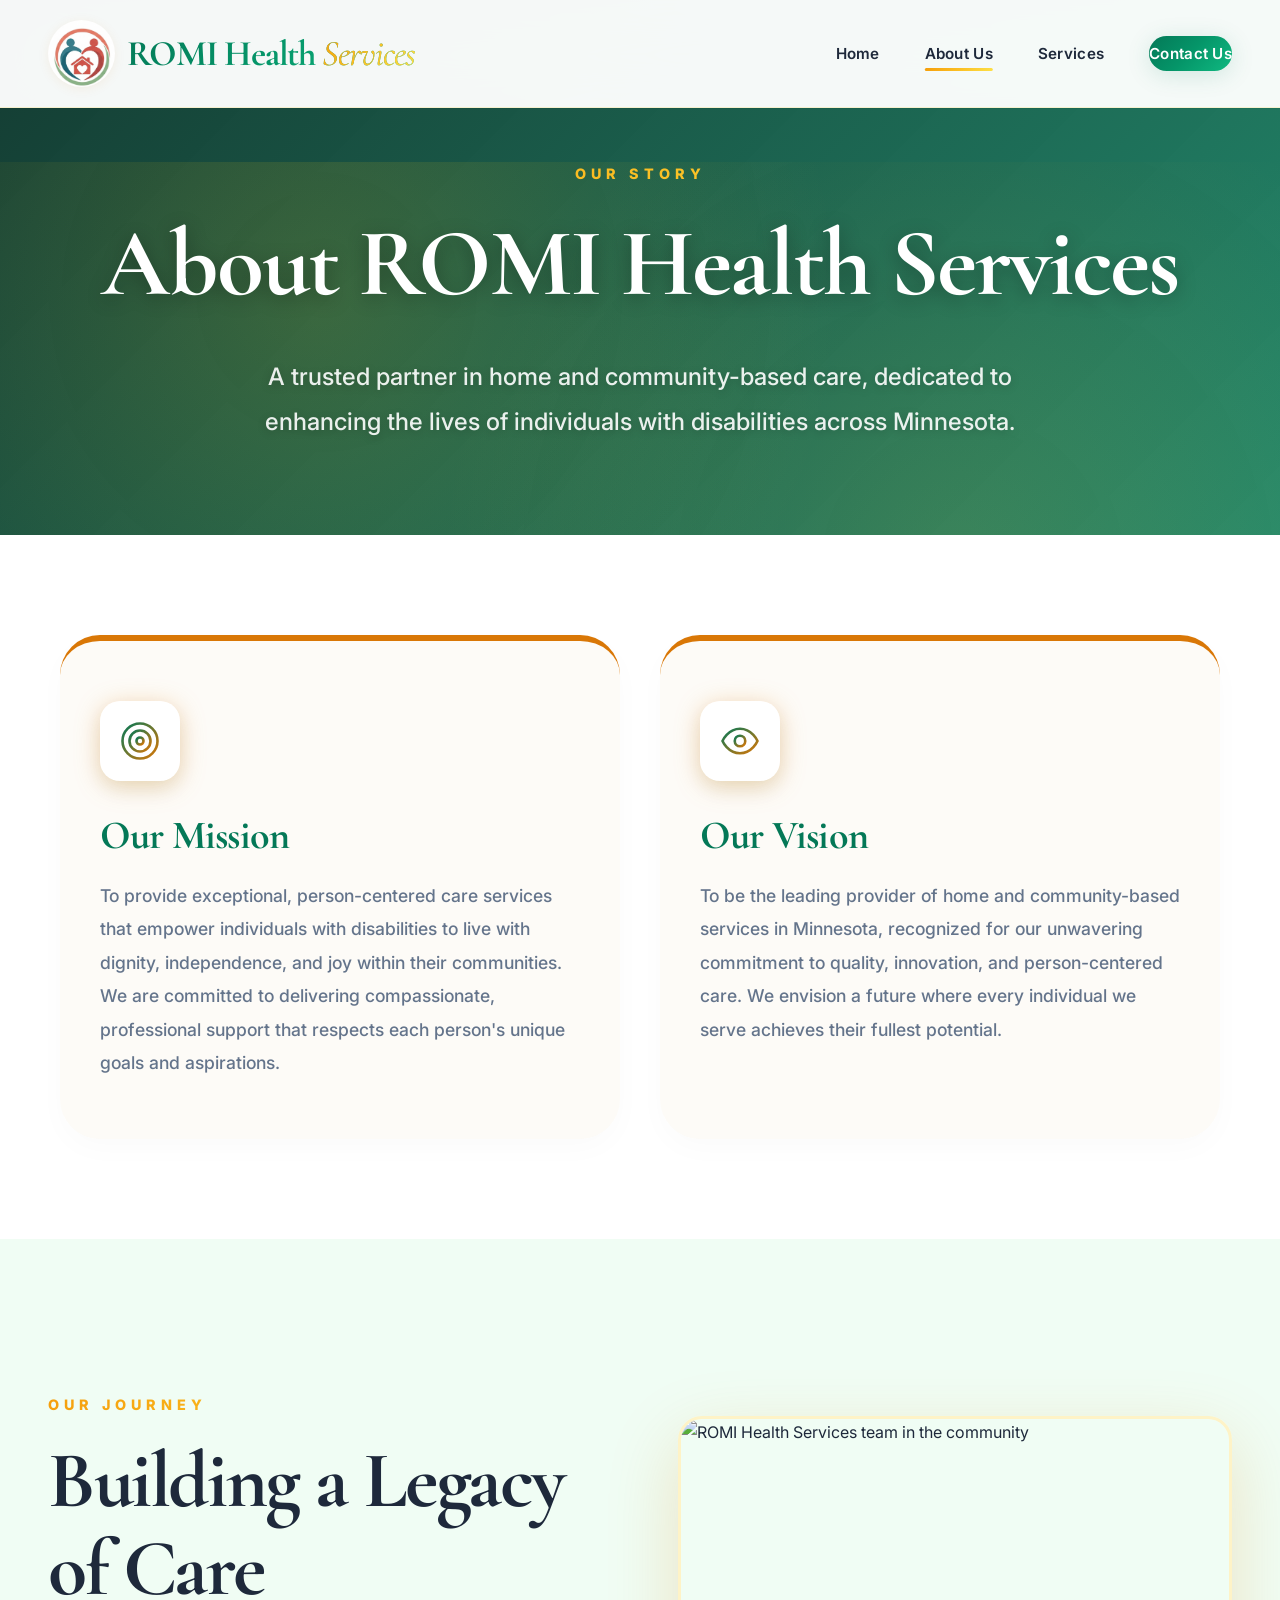
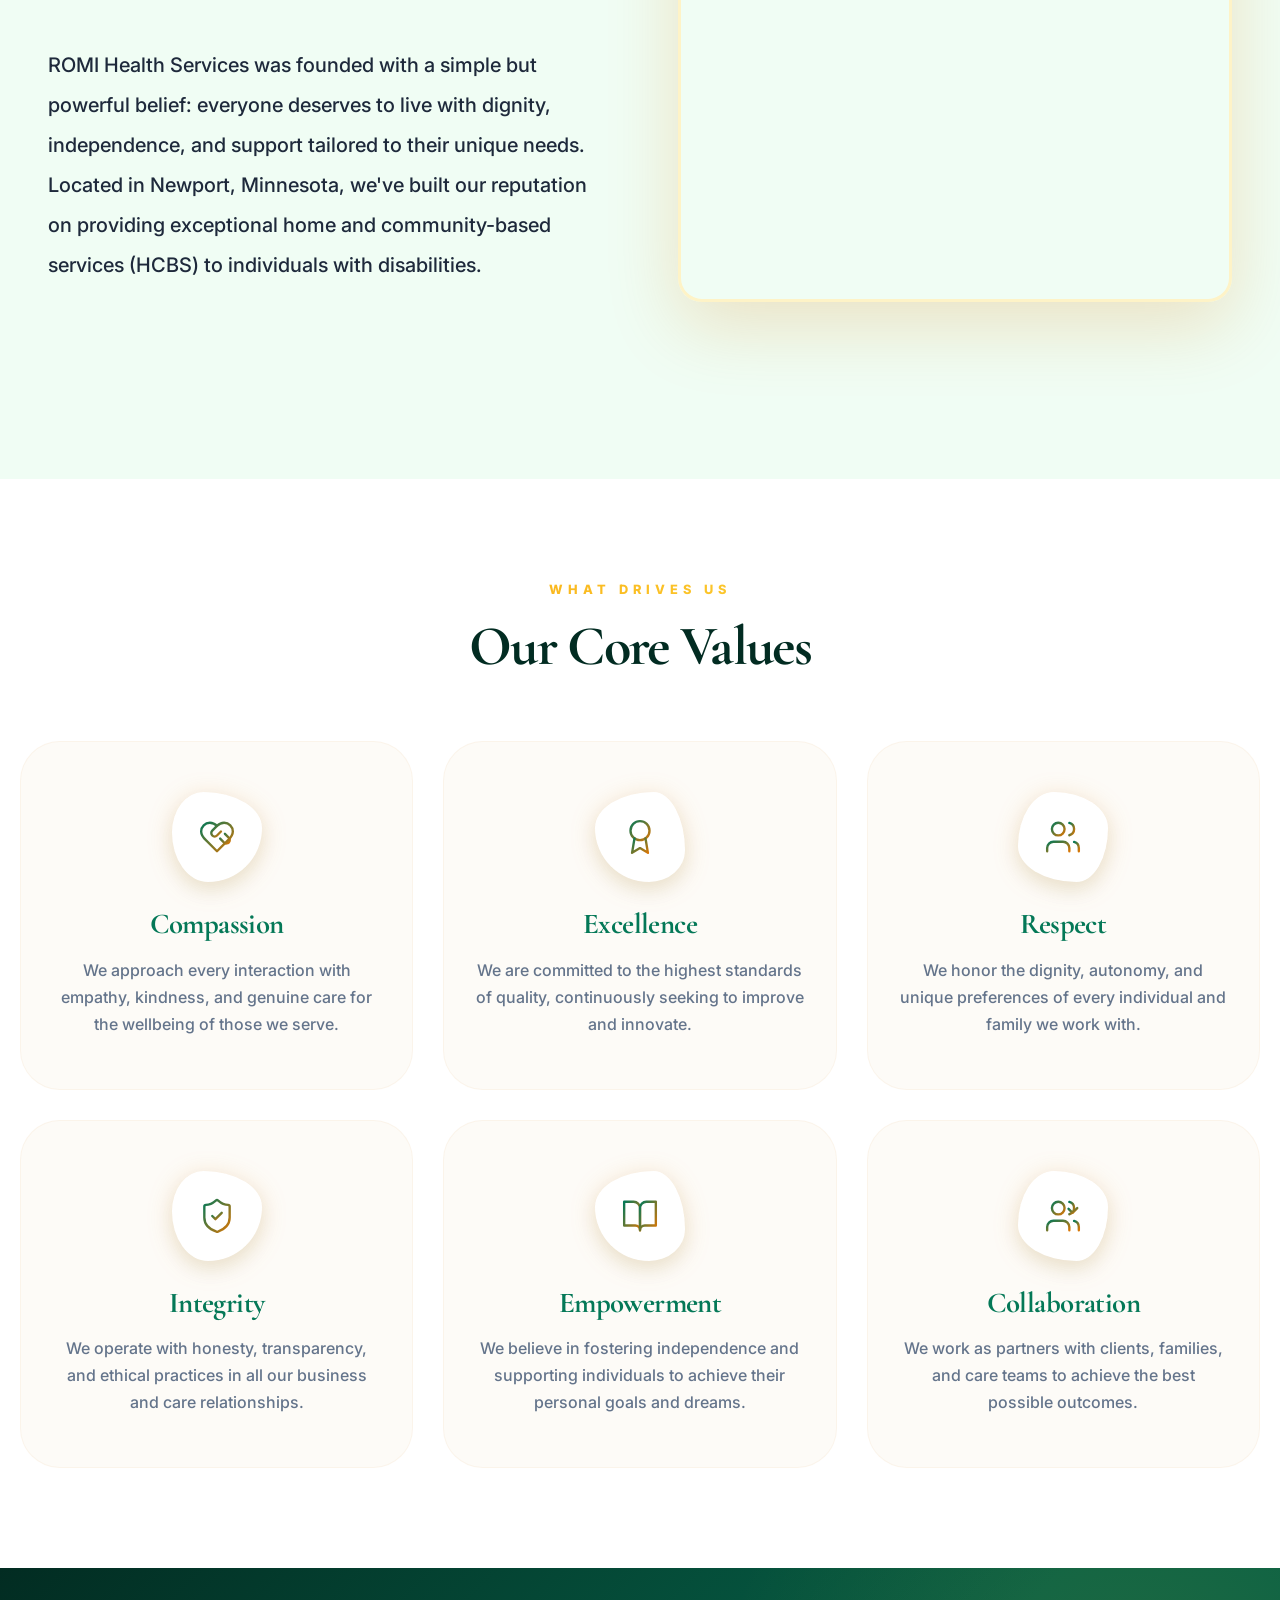
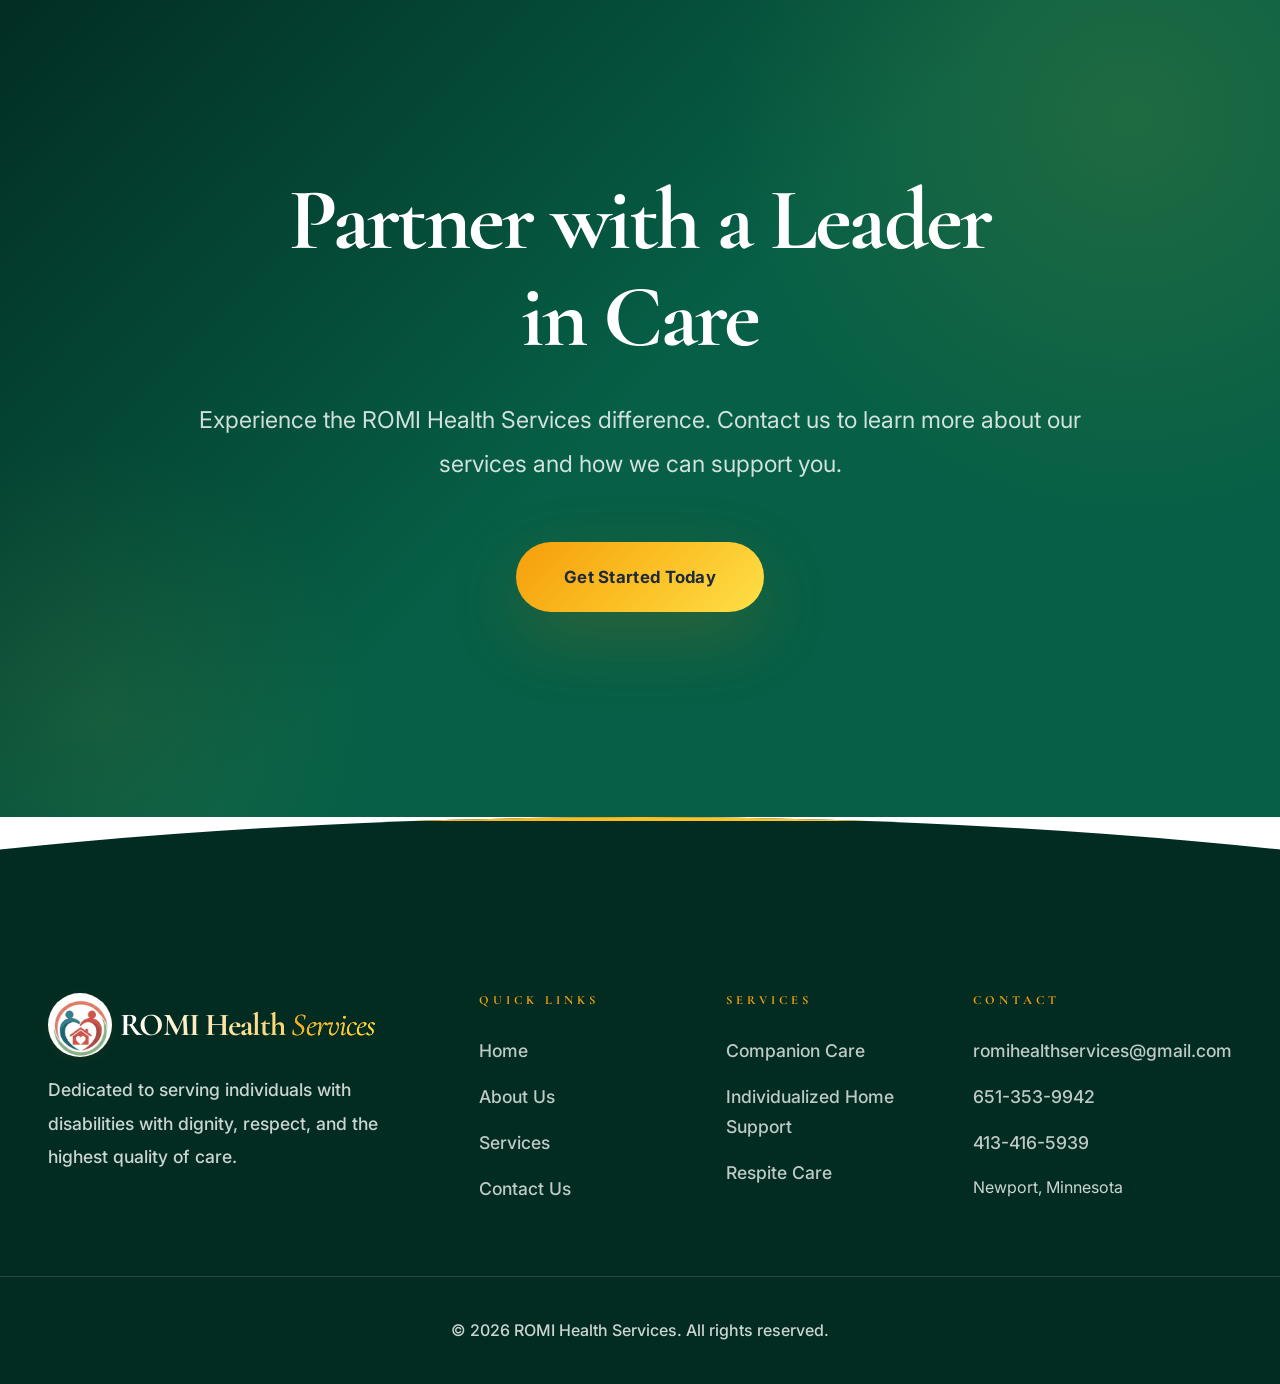
==== about.html @ c3fb42b8 "Initial commit via Netlify" ====
<!DOCTYPE html>
<html lang="en">
<head>
    <meta charset="UTF-8">
    <meta name="viewport" content="width=device-width, initial-scale=1.0">
    <title>About Us - ROMI Health Services</title>
    <link rel="preconnect" href="https://fonts.googleapis.com">
    <link rel="preconnect" href="https://fonts.gstatic.com" crossorigin>
    <link href="https://fonts.googleapis.com/css2?family=Cormorant+Garamond:wght@300;400;500;600;700&family=Inter:wght@300;400;500;600;700;800&display=swap" rel="stylesheet">
    <link rel="stylesheet" href="styles.css">
</head>
<body>

<nav id="navbar">
    <div class="nav-container">
        <a href="index.html" class="logo-wrapper">
            <img src="logo.png" alt="ROMI Health Services Logo" class="nav-logo">
            <div class="logo-text">ROMI Health <span>Services</span></div>
        </a>

        <button class="mobile-menu-btn" aria-label="Toggle menu">
            <span></span>
            <span></span>
            <span></span>
        </button>

        <ul class="nav-links">
            <li><a href="index.html">Home</a></li>
            
            <li><a href="about.html" class="active">About Us</a></li>
            <li><a href="services.html">Services</a></li>
            <li><a href="contact.html" class="nav-cta">Contact Us</a></li>
        </ul>
    </div>
</nav>

<section class="page-header">
    <div class="section-container">
        <div class="page-header-content reveal">
            <div class="section-subtitle">Our Story</div>
            <h1 class="page-title">About ROMI Health Services</h1>
            <p class="page-description">A trusted partner in home and community-based care, dedicated to enhancing the lives of individuals with disabilities across Minnesota.</p>
        </div>
    </div>
</section>

<section class="mission-vision" style="background: #ffffff; padding: 100px 0;">
    <div class="section-container" style="max-width: 1200px; margin: 0 auto; padding: 0 20px;">
        <div class="mission-vision-grid" style="display: grid; grid-template-columns: repeat(auto-fit, minmax(340px, 1fr)); gap: 40px;">

            <div class="mission-card reveal" style="background: #fdfbf7; padding: 60px 40px; border-radius: 40px; border-top: 6px solid #d97706; box-shadow: 0 10px 30px rgba(0,0,0,0.02); transition: all 0.5s ease; position: relative; overflow: hidden;">
                <div class="mv-icon" style="margin-bottom: 30px; width: 80px; height: 80px; background: #ffffff; border-radius: 20px; display: flex; align-items: center; justify-content: center; box-shadow: 0 10px 20px rgba(4, 120, 87, 0.05);">
                    <svg xmlns="http://www.w3.org/2000/svg" width="42" height="42" viewBox="0 0 24 24" fill="none" stroke="url(#pro-gold-emerald)" stroke-width="1.5" stroke-linecap="round" stroke-linejoin="round">
                        <circle cx="12" cy="12" r="10"/><circle cx="12" cy="12" r="6"/><circle cx="12" cy="12" r="2"/>
                    </svg>
                </div>
                <h2 style="font-family: 'Cormorant Garamond', serif; font-size: 2.5rem; color: #047857; margin-bottom: 20px; font-weight: 700;">Our Mission</h2>
                <p style="color: #64748b; line-height: 1.9; font-size: 1.1rem; font-weight: 500;">
                    To provide exceptional, person-centered care services that empower individuals with disabilities
                    to live with dignity, independence, and joy within their communities.
                    We are committed to delivering compassionate, professional support
                    that respects each person's unique goals and aspirations.
                </p>
            </div>

            <div class="vision-card reveal" style="background: #fdfbf7; padding: 60px 40px; border-radius: 40px; border-top: 6px solid #d97706; box-shadow: 0 10px 30px rgba(0,0,0,0.02); transition: all 0.5s ease; position: relative; overflow: hidden;">
                <div class="mv-icon" style="margin-bottom: 30px; width: 80px; height: 80px; background: #ffffff; border-radius: 20px; display: flex; align-items: center; justify-content: center; box-shadow: 0 10px 20px rgba(4, 120, 87, 0.05);">
                    <svg xmlns="http://www.w3.org/2000/svg" width="42" height="42" viewBox="0 0 24 24" fill="none" stroke="url(#pro-gold-emerald)" stroke-width="1.5" stroke-linecap="round" stroke-linejoin="round">
                        <path d="M2 12s3-7 10-7 10 7 10 7-3 7-10 7-10-7-10-7Z"/><circle cx="12" cy="12" r="3"/>
                    </svg>
                </div>
                <h2 style="font-family: 'Cormorant Garamond', serif; font-size: 2.5rem; color: #047857; margin-bottom: 20px; font-weight: 700;">Our Vision</h2>
                <p style="color: #64748b; line-height: 1.9; font-size: 1.1rem; font-weight: 500;">
                    To be the leading provider of home and community-based services in Minnesota,
                    recognized for our unwavering commitment to quality, innovation,
                    and person-centered care. We envision a future where every
                    individual we serve achieves their fullest potential.
                </p>
            </div>

        </div>
    </div>
</section><section class="company-story">
    <div class="section-container">

        <div class="story-wrapper">

            <div class="story-content reveal">
                <div class="section-subtitle">Our Journey</div>
                <h2 class="section-title">Building a Legacy of Care</h2>

                <div class="story-text">

                    <p>
                    ROMI Health Services was founded with a simple but powerful belief:
                    everyone deserves to live with dignity, independence,
                    and support tailored to their unique needs.
                    Located in Newport, Minnesota,
                    we've built our reputation on providing exceptional
                    home and community-based services (HCBS)
                    to individuals with disabilities.
                    </p>

                    

                </div>
            </div>

            <div class="story-image-wrapper reveal">
                <img src="image3.jpg" alt="ROMI Health Services team in the community" class="story-image">
            </div>

        </div>

    </div>
</section>

<section class="core-values" style="background: #ffffff; padding: 100px 0;">
    <svg width="0" height="0" style="position: absolute;">
        <defs>
            <linearGradient id="pro-gold-emerald" x1="0%" y1="0%" x2="100%" y2="100%">
                <stop offset="0%" style="stop-color:#047857;" />
                <stop offset="100%" style="stop-color:#d97706;" />
            </linearGradient>
        </defs>
    </svg>

    <div class="section-container" style="max-width: 1400px; margin: 0 auto; padding: 0 20px;">
        <div class="section-header reveal" style="text-align: center; margin-bottom: 60px;">
            <div class="section-subtitle" style="text-transform: uppercase; letter-spacing: 5px; color: #d97706; font-weight: 800; font-size: 0.8rem; margin-bottom: 15px;">What Drives Us</div>
            <h2 class="section-title" style="font-family: 'Cormorant Garamond', serif; font-size: 3.5rem; color: #022c22; line-height: 1.1;">Our Core Values</h2>
        </div>

        <div class="values-grid" style="display: grid; grid-template-columns: repeat(auto-fit, minmax(320px, 1fr)); gap: 30px;">

            <div class="value-card reveal" style="text-align: center; padding: 50px 30px; background: #fdfbf7; border-radius: 40px; border: 1px solid rgba(217, 119, 6, 0.05); transition: all 0.6s cubic-bezier(0.23, 1, 0.32, 1);">
                <div class="value-icon" style="width: 90px; height: 90px; background: #ffffff; border-radius: 35% 65% 60% 40% / 45% 40% 60% 55%; display: flex; align-items: center; justify-content: center; margin: 0 auto 25px; box-shadow: 0 10px 20px rgba(4, 120, 87, 0.05);">
                    <svg xmlns="http://www.w3.org/2000/svg" width="38" height="38" viewBox="0 0 24 24" fill="none" stroke="url(#pro-gold-emerald)" stroke-width="1.5" stroke-linecap="round" stroke-linejoin="round"><path d="M19 14c1.49-1.46 3-3.21 3-5.5A5.5 5.5 0 0 0 16.5 3c-1.76 0-3 .5-4.5 2-1.5-1.5-2.74-2-4.5-2A5.5 5.5 0 0 0 2 8.5c0 2.3 1.5 4.05 3 5.5l7 7Z"/><path d="M12 5 9.04 7.96a2.17 2.17 0 0 0 0 3.08c.82.82 2.13.82 2.96 0l2.5-2.5"/><path d="m14 13 2.5 2.5a2.1 2.1 0 0 0 3-.13 2.1 2.1 0 0 0-.13-3L17 10"/></svg>
                </div>
                <h3 style="font-family: 'Cormorant Garamond', serif; font-size: 1.8rem; color: #047857; margin-bottom: 15px;">Compassion</h3>
                <p style="color: #64748b; font-size: 1rem; line-height: 1.7;">We approach every interaction with empathy, kindness, and genuine care for the wellbeing of those we serve.</p>
            </div>

            <div class="value-card reveal" style="text-align: center; padding: 50px 30px; background: #fdfbf7; border-radius: 40px; border: 1px solid rgba(217, 119, 6, 0.05); transition: all 0.6s cubic-bezier(0.23, 1, 0.32, 1);">
                <div class="value-icon" style="width: 90px; height: 90px; background: #ffffff; border-radius: 65% 35% 40% 60% / 40% 65% 35% 60%; display: flex; align-items: center; justify-content: center; margin: 0 auto 25px; box-shadow: 0 10px 20px rgba(4, 120, 87, 0.05);">
                    <svg xmlns="http://www.w3.org/2000/svg" width="38" height="38" viewBox="0 0 24 24" fill="none" stroke="url(#pro-gold-emerald)" stroke-width="1.5" stroke-linecap="round" stroke-linejoin="round"><circle cx="12" cy="8" r="6"/><path d="M15.477 12.89 17 22l-5-3-5 3 1.523-9.11"/></svg>
                </div>
                <h3 style="font-family: 'Cormorant Garamond', serif; font-size: 1.8rem; color: #047857; margin-bottom: 15px;">Excellence</h3>
                <p style="color: #64748b; font-size: 1rem; line-height: 1.7;">We are committed to the highest standards of quality, continuously seeking to improve and innovate.</p>
            </div>

            <div class="value-card reveal" style="text-align: center; padding: 50px 30px; background: #fdfbf7; border-radius: 40px; border: 1px solid rgba(217, 119, 6, 0.05); transition: all 0.6s cubic-bezier(0.23, 1, 0.32, 1);">
                <div class="value-icon" style="width: 90px; height: 90px; background: #ffffff; border-radius: 40% 60% 35% 65% / 60% 40% 60% 40%; display: flex; align-items: center; justify-content: center; margin: 0 auto 25px; box-shadow: 0 10px 20px rgba(4, 120, 87, 0.05);">
                    <svg xmlns="http://www.w3.org/2000/svg" width="38" height="38" viewBox="0 0 24 24" fill="none" stroke="url(#pro-gold-emerald)" stroke-width="1.5" stroke-linecap="round" stroke-linejoin="round"><path d="M16 21v-2a4 4 0 0 0-4-4H6a4 4 0 0 0-4 4v2"/><circle cx="9" cy="7" r="4"/><path d="M22 21v-2a4 4 0 0 0-3-3.87"/><path d="M16 3.13a4 4 0 0 1 0 7.75"/></svg>
                </div>
                <h3 style="font-family: 'Cormorant Garamond', serif; font-size: 1.8rem; color: #047857; margin-bottom: 15px;">Respect</h3>
                <p style="color: #64748b; font-size: 1rem; line-height: 1.7;">We honor the dignity, autonomy, and unique preferences of every individual and family we work with.</p>
            </div>

            <div class="value-card reveal" style="text-align: center; padding: 50px 30px; background: #fdfbf7; border-radius: 40px; border: 1px solid rgba(217, 119, 6, 0.05); transition: all 0.6s cubic-bezier(0.23, 1, 0.32, 1);">
                <div class="value-icon" style="width: 90px; height: 90px; background: #ffffff; border-radius: 35% 65% 60% 40% / 45% 40% 60% 55%; display: flex; align-items: center; justify-content: center; margin: 0 auto 25px; box-shadow: 0 10px 20px rgba(4, 120, 87, 0.05);">
                    <svg xmlns="http://www.w3.org/2000/svg" width="38" height="38" viewBox="0 0 24 24" fill="none" stroke="url(#pro-gold-emerald)" stroke-width="1.5" stroke-linecap="round" stroke-linejoin="round"><path d="M20 13c0 5-3.5 7.5-7.66 8.95a1 1 0 0 1-.67-.01C7.5 20.5 4 18 4 13V6a1 1 0 0 1 1-1c2 0 4.5-1.2 6.24-2.72a1.17 1.17 0 0 1 1.52 0C14.51 3.81 17 5 19 5a1 1 0 0 1 1 1z"/><path d="m9 12 2 2 4-4"/></svg>
                </div>
                <h3 style="font-family: 'Cormorant Garamond', serif; font-size: 1.8rem; color: #047857; margin-bottom: 15px;">Integrity</h3>
                <p style="color: #64748b; font-size: 1rem; line-height: 1.7;">We operate with honesty, transparency, and ethical practices in all our business and care relationships.</p>
            </div>

            <div class="value-card reveal" style="text-align: center; padding: 50px 30px; background: #fdfbf7; border-radius: 40px; border: 1px solid rgba(217, 119, 6, 0.05); transition: all 0.6s cubic-bezier(0.23, 1, 0.32, 1);">
                <div class="value-icon" style="width: 90px; height: 90px; background: #ffffff; border-radius: 65% 35% 40% 60% / 40% 65% 35% 60%; display: flex; align-items: center; justify-content: center; margin: 0 auto 25px; box-shadow: 0 10px 20px rgba(4, 120, 87, 0.05);">
                    <svg xmlns="http://www.w3.org/2000/svg" width="38" height="38" viewBox="0 0 24 24" fill="none" stroke="url(#pro-gold-emerald)" stroke-width="1.5" stroke-linecap="round" stroke-linejoin="round"><path d="M2 3h6a4 4 0 0 1 4 4v14a3 3 0 0 0-3-3H2z"/><path d="M22 3h-6a4 4 0 0 0-4 4v14a3 3 0 0 1 3-3h7z"/></svg>
                </div>
                <h3 style="font-family: 'Cormorant Garamond', serif; font-size: 1.8rem; color: #047857; margin-bottom: 15px;">Empowerment</h3>
                <p style="color: #64748b; font-size: 1rem; line-height: 1.7;">We believe in fostering independence and supporting individuals to achieve their personal goals and dreams.</p>
            </div>

            <div class="value-card reveal" style="text-align: center; padding: 50px 30px; background: #fdfbf7; border-radius: 40px; border: 1px solid rgba(217, 119, 6, 0.05); transition: all 0.6s cubic-bezier(0.23, 1, 0.32, 1);">
                <div class="value-icon" style="width: 90px; height: 90px; background: #ffffff; border-radius: 40% 60% 35% 65% / 60% 40% 60% 40%; display: flex; align-items: center; justify-content: center; margin: 0 auto 25px; box-shadow: 0 10px 20px rgba(4, 120, 87, 0.05);">
                    <svg xmlns="http://www.w3.org/2000/svg" width="38" height="38" viewBox="0 0 24 24" fill="none" stroke="url(#pro-gold-emerald)" stroke-width="1.5" stroke-linecap="round" stroke-linejoin="round"><path d="M16 21v-2a4 4 0 0 0-4-4H6a4 4 0 0 0-4 4v2"/><circle cx="9" cy="7" r="4"/><path d="M22 21v-2a4 4 0 0 0-3-3.87"/><path d="M16 3.13a4 4 0 0 1 0 7.75"/><path d="m21 7-3 3-2.5-2.5"/></svg>
                </div>
                <h3 style="font-family: 'Cormorant Garamond', serif; font-size: 1.8rem; color: #047857; margin-bottom: 15px;">Collaboration</h3>
                <p style="color: #64748b; font-size: 1rem; line-height: 1.7;">We work as partners with clients, families, and care teams to achieve the best possible outcomes.</p>
            </div>

        </div>
    </div>
</section>
<section class="cta-section">
    <div class="cta-content">
        <h2 class="reveal">Partner with a Leader in Care</h2>
        <p class="reveal">Experience the ROMI Health Services difference. Contact us to learn more about our services and how we can support you.</p>
        <a href="contact.html" class="btn btn-primary reveal">Get Started Today</a>
    </div>
</section>

<footer>

    <div class="footer-container">

        <div class="footer-about">
            <a href="index.html" class="logo-wrapper footer-logo-wrapper">
                <img src="logo.png" alt="ROMI Health Services Logo" class="footer-logo">
                <div class="logo-text footer-logo-text">ROMI Health <span>Services</span></div>
            </a>
            <p>Dedicated to serving individuals with disabilities with dignity, respect, and the highest quality of care.</p>
        </div>

        <div class="footer-column">
            <h4 class="footer-title">Quick Links</h4>
            <ul class="footer-links">
                <li><a href="index.html">Home</a></li>
		<li><a href="about.html">About Us</a></li>
                <li><a href="services.html">Services</a></li>
                <li><a href="contact.html">Contact Us</a></li>
            </ul>
        </div>

        <div class="footer-column">
            <h4 class="footer-title">Services</h4>
            <ul class="footer-links">
                <li><a href="services.html#companion">Companion Care</a></li>
                
                <li><a href="services.html#community">Individualized Home Support</a></li>
                <li><a href="services.html#respite">Respite Care</a></li>
            </ul>
        </div>

        <div class="footer-column">
            <h4 class="footer-title">Contact</h4>
            <ul class="footer-links">
                <li><a href="mailto:romihealthservices@gmail.com">romihealthservices@gmail.com</a></li>
                <li><a href="tel:651-353-9942">651-353-9942</a></li>
                <li><a href="tel:413-416-5939">413-416-5939</a></li>
                <li>Newport, Minnesota</li>
            </ul>
        </div>

    </div>

    <div class="footer-bottom">
        <p>&copy; 2026 ROMI Health Services. All rights reserved.</p>
    </div>

</footer>

<script src="script.js"></script>

</body>
</html>
---- styles.css ----
/* ===================================
   MERCY CARE AGENCY - ULTRA PREMIUM STYLES
   $10,000 Healthcare Design System
   Yellow, Green & Gold Palette
   =================================== */

:root {
    /* Primary Color Palette - Healing Green */
    --primary: #047857;
    --primary-light: #059669;
    --primary-dark: #065f46;
    --primary-ultra-light: #d1fae5;
    
    /* Accent Colors - Warm Gold & Yellow */
    --accent: #f59e0b;
    --accent-light: #fbbf24;
    --accent-dark: #d97706;
    --gold: #eab308;
    --gold-light: #fde047;
    
    /* Secondary Yellow */
    --yellow: #facc15;
    --yellow-light: #fef08a;
    --yellow-pale: #fef9c3;
    
    /* Neutrals */
    --dark: #1e293b;
    --dark-green: #022c22;
    --light: #fefce8;
    --light-green: #f0fdf4;
    --white: #ffffff;
    --cream: #fffbeb;
    
    /* Text Colors */
    --text: #1e293b;
    --text-light: #64748b;
    --text-lighter: #94a3b8;
    
    /* UI Elements */
    --border: #fef3c7;
    --border-green: #d1fae5;
    
    /* Shadows - Warm & Sophisticated */
    --shadow-sm: 0 2px 12px rgba(217, 119, 6, 0.08);
    --shadow-md: 0 4px 24px rgba(217, 119, 6, 0.12);
    --shadow-lg: 0 12px 48px rgba(217, 119, 6, 0.16);
    --shadow-xl: 0 24px 72px rgba(217, 119, 6, 0.20);
    --shadow-2xl: 0 32px 96px rgba(217, 119, 6, 0.24);
    
    /* Green Shadows */
    --shadow-green-sm: 0 2px 12px rgba(4, 120, 87, 0.10);
    --shadow-green-md: 0 4px 24px rgba(4, 120, 87, 0.15);
    --shadow-green-lg: 0 12px 48px rgba(4, 120, 87, 0.20);
    
    /* Gradients */
    --gradient-primary: linear-gradient(135deg, #047857 0%, #059669 50%, #10b981 100%);
    --gradient-accent: linear-gradient(135deg, #f59e0b 0%, #fbbf24 50%, #fde047 100%);
    --gradient-warm: linear-gradient(135deg, #fef9c3 0%, #fef3c7 50%, #fde68a 100%);
    --gradient-health: linear-gradient(135deg, #d1fae5 0%, #a7f3d0 50%, #6ee7b7 100%);
}

* {
    margin: 0;
    padding: 0;
    box-sizing: border-box;
}

html {
    scroll-behavior: smooth;
    font-size: 16px;
}

body {
    font-family: 'Inter', -apple-system, BlinkMacSystemFont, 'Segoe UI', sans-serif;
    color: var(--text);
    background: var(--white);
    overflow-x: hidden;
    line-height: 1.7;
    -webkit-font-smoothing: antialiased;
    -moz-osx-font-smoothing: grayscale;
    position: relative;
}

/* Premium Background Pattern */
body::before {
    content: '';
    position: fixed;
    top: 0;
    left: 0;
    width: 100%;
    height: 100%;
    background-image: 
        radial-gradient(circle at 20% 30%, rgba(250, 204, 21, 0.03) 0%, transparent 50%),
        radial-gradient(circle at 80% 70%, rgba(4, 120, 87, 0.03) 0%, transparent 50%);
    pointer-events: none;
    z-index: -1;
}

h1, h2, h3, h4, h5, h6 {
    font-family: 'Cormorant Garamond', serif;
    font-weight: 600;
    line-height: 1.2;
    letter-spacing: -0.02em;
}

/* ===================================
   NAVIGATION - ULTRA PREMIUM
   =================================== */

/* New Logo Structure Styles */
.logo-wrapper {
    display: flex;
    align-items: center;
    gap: 0.75rem;
    text-decoration: none;
    position: relative;
    z-index: 1001;
    transition: transform 0.3s ease;
}

.logo-wrapper:hover {
    transform: scale(1.02);
}

.nav-logo {
    height: clamp(3.2rem, 8vw, 4.2rem);
    width: clamp(3.2rem, 8vw, 4.2rem); /* Force width to exactly match height */
    object-fit: cover; /* This makes it fill the circle perfectly without stretching */
    border-radius: 50%;
    background: white;
    box-shadow: var(--shadow-sm);
}

.logo-text {
    font-family: 'Cormorant Garamond', serif;
    font-size: clamp(1.75rem, 4vw, 2.25rem);
    font-weight: 700;
    background: var(--gradient-primary);
    -webkit-background-clip: text;
    -webkit-text-fill-color: transparent;
    background-clip: text;
    letter-spacing: -0.03em;
    margin: 0;
}

.logo-text span {
    background: var(--gradient-accent);
    -webkit-background-clip: text;
    -webkit-text-fill-color: transparent;
    background-clip: text;
    font-weight: 400;
    font-style: italic;
}

.mobile-menu-btn {
    display: none;
    background: none;
    border: none;
    width: 44px;
    height: 44px;
    cursor: pointer;
    position: relative;
    z-index: 1001;
    padding: 8px;
}

.mobile-menu-btn span {
    display: block;
    width: 28px;
    height: 3px;
    background: linear-gradient(135deg, var(--primary), var(--accent));
    margin: 5px auto;
    transition: all 0.4s cubic-bezier(0.68, -0.55, 0.265, 1.55);
    border-radius: 2px;
}

.mobile-menu-btn.active span:nth-child(1) {
    transform: rotate(45deg) translate(8px, 8px);
}

.mobile-menu-btn.active span:nth-child(2) {
    opacity: 0;
    transform: translateX(-20px);
}

.mobile-menu-btn.active span:nth-child(3) {
    transform: rotate(-45deg) translate(8px, -8px);
}

nav {
    position: fixed;
    top: 0;
    width: 100%;
    background: rgba(255, 255, 255, 0.96);
    backdrop-filter: blur(28px) saturate(200%);
    -webkit-backdrop-filter: blur(28px) saturate(200%);
    z-index: 1000;
    padding: 1.25rem 0;
    border-bottom: 1px solid rgba(250, 204, 21, 0.18);
    transition: all 0.4s cubic-bezier(0.4, 0, 0.2, 1);
    box-shadow: 0 1px 0 rgba(0,0,0,0.04);
}

nav.scrolled {
    padding: 0.8rem 0;
    box-shadow: var(--shadow-md);
    border-bottom-color: rgba(4, 120, 87, 0.15);
}

.nav-container {
    max-width: 1400px;
    margin: 0 auto;
    padding: 0 clamp(1.5rem, 5vw, 3rem);
    display: flex;
    justify-content: space-between;
    align-items: center;
}

.nav-links {
    display: flex;
    gap: clamp(2rem, 3.5vw, 3.5rem);
    list-style: none;
    align-items: center;
}

.nav-links a {
    color: var(--text);
    text-decoration: none;
    font-weight: 600;
    font-size: 0.95rem;
    transition: all 0.3s ease;
    letter-spacing: 0.3px;
    position: relative;
    padding: 0.5rem 0;
}

.nav-links a::before {
    content: '';
    position: absolute;
    bottom: 0;
    left: 50%;
    transform: translateX(-50%);
    width: 0;
    height: 3px;
    background: var(--gradient-accent);
    transition: width 0.4s cubic-bezier(0.68, -0.55, 0.265, 1.55);
    border-radius: 2px;
}

.nav-links a.active::before,
.nav-links a:hover::before {
    width: 100%;
}

.nav-links a:hover {
    color: var(--primary);
}

.nav-cta {
    background: var(--gradient-primary);
    color: var(--white) !important;
    padding: 0.85rem 2rem;
    border-radius: 50px;
    font-weight: 700;
    font-size: 0.95rem;
    transition: all 0.4s cubic-bezier(0.4, 0, 0.2, 1);
    box-shadow: var(--shadow-green-md);
    border: none;
    position: relative;
    overflow: hidden;
}

.nav-cta::before {
    content: '';
    position: absolute;
    top: 0;
    left: -100%;
    width: 100%;
    height: 100%;
    background: linear-gradient(90deg, transparent, rgba(255,255,255,0.3), transparent);
    transition: left 0.5s;
}

.nav-cta:hover::before {
    left: 100%;
}

.nav-cta::after {
    display: none;
}

.nav-cta:hover {
    transform: translateY(-2px);
    box-shadow: var(--shadow-green-lg);
}

/* ===================================
   HERO SECTION - ULTRA LUXURY
   =================================== */

.hero {
    min-height: 100vh;
    display: flex;
    align-items: center;
    position: relative;
    overflow: hidden;
    /* Added RGBA transparency to the gradient and inserted image1.jpg */
    background: 
        linear-gradient(135deg, rgba(2, 44, 34, 0.92) 0%, rgba(4, 120, 87, 0.88) 30%, rgba(5, 150, 105, 0.85) 70%, rgba(16, 185, 129, 0.8) 100%),
        url('image1.jpg') center/cover no-repeat;
    padding: clamp(7rem, 15vh, 11rem) 0 clamp(5rem, 10vh, 7rem);
}

.hero::before {
    content: '';
    position: absolute;
    width: 200%;
    height: 200%;
    background: 
        radial-gradient(circle at 15% 50%, rgba(250, 204, 21, 0.15) 0%, transparent 40%),
        radial-gradient(circle at 85% 30%, rgba(251, 191, 36, 0.12) 0%, transparent 40%),
        radial-gradient(circle at 50% 80%, rgba(234, 179, 8, 0.10) 0%, transparent 40%);
    animation: heroFloat 20s ease-in-out infinite;
}

@keyframes heroFloat {
    0%, 100% { transform: translate(0, 0) rotate(0deg) scale(1); }
    33% { transform: translate(-40px, -40px) rotate(5deg) scale(1.05); }
    66% { transform: translate(40px, -30px) rotate(-5deg) scale(0.95); }
}

.hero::after {
    content: '';
    position: absolute;
    bottom: 0;
    left: 0;
    right: 0;
    height: 250px;
    background: linear-gradient(to top, var(--white), transparent);
}

/* Decorative Elements */
.hero .section-container::before,
.hero .section-container::after {
    content: '';
    position: absolute;
    border-radius: 50%;
    opacity: 0.6;
    animation: pulse 4s ease-in-out infinite;
}

.hero .section-container::before {
    width: 300px;
    height: 300px;
    background: radial-gradient(circle, rgba(250, 204, 21, 0.2), transparent 70%);
    top: 10%;
    right: 5%;
    animation-delay: 0.5s;
}

.hero .section-container::after {
    width: 400px;
    height: 400px;
    background: radial-gradient(circle, rgba(234, 179, 8, 0.15), transparent 70%);
    bottom: 15%;
    left: 0;
}

@keyframes pulse {
    0%, 100% { transform: scale(1); opacity: 0.6; }
    50% { transform: scale(1.1); opacity: 0.4; }
}

.hero-container {
    max-width: 1400px;
    margin: 0 auto;
    padding: 0 clamp(1.5rem, 5vw, 3rem);
    display: flex;
    flex-direction: column;
    align-items: flex-start;
    position: relative;
    z-index: 1;
}

.hero-content {
    max-width: 780px;
    animation: fadeInLeft 1.2s cubic-bezier(0.4, 0, 0.2, 1);
}

@keyframes fadeInLeft {
    from {
        opacity: 0;
        transform: translateX(-60px);
    }
    to {
        opacity: 1;
        transform: translateX(0);
    }
}

.hero-badge {
    display: inline-flex;
    align-items: center;
    gap: 0.75rem;
    background: rgba(250, 204, 21, 0.25);
    backdrop-filter: blur(12px);
    color: var(--yellow-light);
    padding: 0.75rem 2rem;
    border-radius: 50px;
    font-size: 0.9rem;
    font-weight: 700;
    margin-bottom: 2rem;
    border: 2px solid rgba(250, 204, 21, 0.5);
    animation: fadeIn 1.2s ease-out 0.3s both;
    letter-spacing: 0.5px;
    text-transform: uppercase;
    box-shadow: 0 8px 24px rgba(250, 204, 21, 0.3);
}

@keyframes fadeIn {
    from { opacity: 0; transform: translateY(30px); }
    to { opacity: 1; transform: translateY(0); }
}

.hero h1 {
    font-size: clamp(3rem, 8vw, 6rem);
    line-height: 1.05;
    color: var(--white);
    margin-bottom: 1.75rem;
    font-weight: 700;
    animation: fadeIn 1.2s ease-out 0.5s both;
    text-shadow: 0 4px 20px rgba(0, 0, 0, 0.3);
}

.hero h1 .accent {
    background: var(--gradient-accent);
    -webkit-background-clip: text;
    -webkit-text-fill-color: transparent;
    background-clip: text;
    display: block;
    font-weight: 400;
    font-style: italic;
    text-shadow: none;
}

.hero p {
    font-size: clamp(1.15rem, 2.2vw, 1.4rem);
    color: rgba(255, 255, 255, 0.95);
    margin-bottom: 3rem;
    line-height: 1.85;
    max-width: 600px;
    animation: fadeIn 1.2s ease-out 0.7s both;
    text-shadow: 0 2px 10px rgba(0, 0, 0, 0.2);
}

.hero-buttons {
    display: flex;
    gap: 1.5rem;
    flex-wrap: wrap;
    animation: fadeIn 1.2s ease-out 0.9s both;
}

.btn {
    display: inline-flex;
    align-items: center;
    justify-content: center;
    padding: 1.3rem 3rem;
    border-radius: 50px;
    text-decoration: none;
    font-weight: 700;
    font-size: 1.05rem;
    transition: all 0.4s cubic-bezier(0.4, 0, 0.2, 1);
    border: none;
    cursor: pointer;
    letter-spacing: 0.3px;
    position: relative;
    overflow: hidden;
}

.btn::before {
    content: '';
    position: absolute;
    top: 50%;
    left: 50%;
    width: 0;
    height: 0;
    border-radius: 50%;
    background: rgba(255, 255, 255, 0.3);
    transform: translate(-50%, -50%);
    transition: width 0.6s, height 0.6s;
}

.btn:hover::before {
    width: 300px;
    height: 300px;
}

.btn-primary {
    background: var(--gradient-accent);
    color: var(--dark);
    box-shadow: var(--shadow-xl);
}

.btn-primary:hover {
    transform: translateY(-4px);
    box-shadow: var(--shadow-2xl);
}

.btn-secondary {
    background: transparent;
    color: var(--white);
    border: 3px solid rgba(255, 255, 255, 0.4);
}

.btn-secondary:hover {
    background: rgba(255, 255, 255, 0.15);
    border-color: var(--white);
}

.hero-visual {
    position: relative;
    animation: fadeInRight 1.2s ease-out 0.5s both;
}

@keyframes fadeInRight {
    from {
        opacity: 0;
        transform: translateX(60px);
    }
    to {
        opacity: 1;
        transform: translateX(0);
    }
}

.stats-grid {
    display: grid;
    grid-template-columns: repeat(2, 1fr);
    gap: clamp(1.5rem, 2.5vw, 2.5rem);
}

.stat-card {
    background: rgba(255, 255, 255, 0.12);
    backdrop-filter: blur(24px);
    -webkit-backdrop-filter: blur(24px);
    padding: clamp(2rem, 4vw, 3rem);
    border-radius: 24px;
    border: 2px solid rgba(255, 255, 255, 0.25);
    transition: all 0.5s cubic-bezier(0.4, 0, 0.2, 1);
    position: relative;
    overflow: hidden;
}

.stat-card::before {
    content: '';
    position: absolute;
    top: 0;
    left: 0;
    right: 0;
    height: 5px;
    background: var(--gradient-accent);
    transform: scaleX(0);
    transition: transform 0.6s cubic-bezier(0.68, -0.55, 0.265, 1.55);
}

.stat-card:hover::before {
    transform: scaleX(1);
}

.stat-card::after {
    content: '';
    position: absolute;
    top: -50%;
    right: -50%;
    width: 200%;
    height: 200%;
    background: radial-gradient(circle, rgba(250, 204, 21, 0.1), transparent 70%);
    transition: transform 0.8s ease;
}

.stat-card:hover::after {
    transform: rotate(45deg);
}

.stat-card:hover {
    background: rgba(255, 255, 255, 0.18);
    transform: translateY(-10px);
    border-color: rgba(250, 204, 21, 0.6);
    box-shadow: 0 20px 60px rgba(250, 204, 21, 0.3);
}

.stat-number {
    font-family: 'Cormorant Garamond', serif;
    font-size: clamp(3rem, 6vw, 4.5rem);
    font-weight: 800;
    background: var(--gradient-accent);
    -webkit-background-clip: text;
    -webkit-text-fill-color: transparent;
    background-clip: text;
    margin-bottom: 0.75rem;
    line-height: 1;
    position: relative;
    z-index: 1;
}

.stat-label {
    color: rgba(255, 255, 255, 0.95);
    font-size: clamp(1rem, 1.8vw, 1.2rem);
    font-weight: 600;
    position: relative;
    z-index: 1;
}

/* ===================================
   TRUST BANNER - PREMIUM
   =================================== */

.trust-banner {
    background: var(--white);
    padding: clamp(3.5rem, 6vw, 5rem) 0;
    border-bottom: 1px solid rgba(250, 204, 21, 0.15);
    position: relative;
}

.trust-banner::before {
    content: '';
    position: absolute;
    top: 0;
    left: 0;
    right: 0;
    height: 3px;
    background: var(--gradient-accent);
}

.trust-container {
    max-width: 1400px;
    margin: 0 auto;
    padding: 0 clamp(1.5rem, 5vw, 3rem);
    display: flex;
    justify-content: space-around;
    align-items: center;
    gap: clamp(2rem, 4vw, 4rem);
    flex-wrap: wrap;
}

.trust-item {
    text-align: center;
    flex: 1;
    min-width: 180px;
    padding: 1rem;
    transition: transform 0.3s ease;
}

.trust-item:hover {
    transform: translateY(-5px);
}

.trust-icon {
    font-size: clamp(2.5rem, 5vw, 3.5rem);
    margin-bottom: 1rem;
    filter: drop-shadow(0 4px 12px rgba(217, 119, 6, 0.3));
}

.trust-text {
    font-size: clamp(1rem, 1.8vw, 1.15rem);
    color: var(--text);
    font-weight: 700;
    margin-bottom: 0.5rem;
}

.trust-subtext {
    font-size: clamp(0.85rem, 1.4vw, 0.95rem);
    color: var(--text-light);
    font-weight: 500;
}

/* ===================================
   FEATURED IMAGE SECTION - ULTRA PREMIUM
   =================================== */

.featured-image-section {
    padding: clamp(5rem, 10vw, 8rem) 0;
    background: var(--white);
    position: relative;
}

.featured-image-section::before {
    content: '';
    position: absolute;
    top: 0;
    left: 0;
    width: 50%;
    height: 100%;
    background: linear-gradient(to right, rgba(250, 204, 21, 0.03), transparent);
    pointer-events: none;
}

.featured-image-wrapper {
    position: relative;
    border-radius: 32px;
    overflow: hidden;
    box-shadow: var(--shadow-2xl);
    transition: all 0.6s cubic-bezier(0.4, 0, 0.2, 1);
    max-width: 1200px;
    margin: 0 auto;
    border: 3px solid var(--border);
}

.featured-image-wrapper:hover {
    transform: translateY(-12px) scale(1.01);
    box-shadow: 0 40px 100px rgba(217, 119, 6, 0.3);
    border-color: var(--accent);
}

.featured-image {
    width: 100%;
    height: auto;
    min-height: 550px;
    max-height: 750px;
    object-fit: cover;
    display: block;
    background: var(--gradient-warm);
    transition: transform 0.6s ease;
}

.featured-image-wrapper:hover .featured-image {
    transform: scale(1.05);
}

.image-overlay {
    position: absolute;
    bottom: 0;
    left: 0;
    right: 0;
    background: linear-gradient(
        to top,
        rgba(4, 120, 87, 0.98) 0%,
        rgba(5, 150, 105, 0.85) 40%,
        transparent 100%
    );
    padding: clamp(2.5rem, 6vw, 5rem);
    transform: translateY(0);
    transition: all 0.6s ease;
}

.featured-image-wrapper:hover .image-overlay {
    background: linear-gradient(
        to top,
        rgba(2, 44, 34, 0.98) 0%,
        rgba(4, 120, 87, 0.9) 50%,
        transparent 100%
    );
}

.image-caption {
    max-width: 850px;
}

.image-caption h3 {
    font-family: 'Cormorant Garamond', serif;
    font-size: clamp(2.2rem, 5vw, 3.8rem);
    color: var(--white);
    margin-bottom: 1.5rem;
    font-weight: 700;
    line-height: 1.15;
    text-shadow: 0 4px 20px rgba(0, 0, 0, 0.3);
}

.image-caption p {
    color: rgba(255, 255, 255, 0.95);
    font-size: clamp(1.1rem, 2.2vw, 1.45rem);
    line-height: 1.8;
    margin: 0;
    text-shadow: 0 2px 10px rgba(0, 0, 0, 0.2);
}

/* Placeholder styling */
.featured-image-wrapper::before {
    content: '';
    position: absolute;
    top: 0;
    left: 0;
    right: 0;
    bottom: 0;
    background: var(--gradient-warm);
    z-index: -1;
}

/* ===================================
   SECTIONS - PREMIUM SPACING
   =================================== */

section {
    padding: clamp(5rem, 12vw, 10rem) 0;
    position: relative;
}

.section-container {
    max-width: 1400px;
    margin: 0 auto;
    padding: 0 clamp(1.5rem, 5vw, 3rem);
}

.section-header {
    text-align: center;
    margin-bottom: clamp(4rem, 8vw, 6rem);
    max-width: 900px;
    margin-left: auto;
    margin-right: auto;
}

.section-subtitle {
    color: var(--accent-dark);
    font-weight: 800;
    font-size: clamp(0.78rem, 1.4vw, 0.9rem);
    text-transform: uppercase;
    letter-spacing: 5px;
    margin-bottom: 1.25rem;
    background: var(--gradient-accent);
    -webkit-background-clip: text;
    -webkit-text-fill-color: transparent;
    background-clip: text;
}

.section-title {
    font-family: 'Cormorant Garamond', serif;
    font-size: clamp(3rem, 7vw, 5rem);
    color: var(--dark);
    font-weight: 700;
    margin-bottom: 2rem;
    line-height: 1.1;
    letter-spacing: -0.03em;
}

.section-description {
    font-size: clamp(1.1rem, 2.2vw, 1.35rem);
    color: var(--text-light);
    line-height: 1.9;
    font-weight: 400;
}

/* ===================================
   CERTIFICATIONS - ULTRA PREMIUM
   =================================== */

.certifications {
    background: var(--light-green);
    position: relative;
    overflow: hidden;
}

.certifications::before {
    content: '';
    position: absolute;
    width: 600px;
    height: 600px;
    border-radius: 50%;
    background: radial-gradient(circle, rgba(250, 204, 21, 0.08), transparent 70%);
    top: -200px;
    right: -200px;
    animation: float 15s ease-in-out infinite;
}

@keyframes float {
    0%, 100% { transform: translate(0, 0); }
    50% { transform: translate(-50px, 50px); }
}

.cert-grid {
    display: grid;
    grid-template-columns: repeat(auto-fit, minmax(280px, 1fr));
    gap: clamp(2rem, 4vw, 3rem);
    margin-top: 4rem;
}

.cert-badge {
    background: var(--white);
    padding: clamp(2.5rem, 5vw, 3.5rem) clamp(2rem, 4vw, 2.5rem);
    border-radius: 28px;
    text-align: center;
    border: 3px solid transparent;
    transition: all 0.6s cubic-bezier(0.4, 0, 0.2, 1);
    box-shadow: var(--shadow-sm);
    position: relative;
    overflow: hidden;
}

.cert-badge::before {
    content: '';
    position: absolute;
    top: 0;
    left: 0;
    right: 0;
    height: 6px;
    background: var(--gradient-accent);
    transform: scaleX(0);
    transition: transform 0.6s cubic-bezier(0.68, -0.55, 0.265, 1.55);
}

.cert-badge::after {
    content: '';
    position: absolute;
    inset: 0;
    background: radial-gradient(circle at 50% 50%, rgba(250, 204, 21, 0.05), transparent 70%);
    opacity: 0;
    transition: opacity 0.4s ease;
}

.cert-badge:hover::before {
    transform: scaleX(1);
}

.cert-badge:hover::after {
    opacity: 1;
}

.cert-badge:hover {
    border-color: var(--accent);
    transform: translateY(-15px);
    box-shadow: var(--shadow-2xl);
}

.cert-icon {
    font-size: clamp(3rem, 6vw, 4.5rem);
    margin-bottom: 2rem;
    filter: grayscale(0.2);
    transition: all 0.4s ease;
}

.cert-badge:hover .cert-icon {
    filter: grayscale(0);
    transform: scale(1.1) rotate(5deg);
}

.cert-name {
    font-family: 'Cormorant Garamond', serif;
    font-weight: 800;
    color: var(--primary);
    font-size: clamp(1.8rem, 3.5vw, 2.5rem);
    margin-bottom: 0.75rem;
    letter-spacing: -0.02em;
}

.cert-desc {
    font-size: clamp(1rem, 1.7vw, 1.1rem);
    color: var(--text-light);
    line-height: 1.7;
    font-weight: 500;
}

/* ===================================
   SERVICES - LUXURY GRID
   =================================== */

.services {
    background: var(--white);
}

.services-grid {
    display: grid;
    grid-template-columns: repeat(auto-fit, minmax(340px, 1fr));
    gap: clamp(2rem, 4vw, 3rem);
    margin-top: 4rem;
}

.service-card {
    background: var(--white);
    padding: clamp(2.5rem, 5vw, 3.5rem);
    border-radius: 28px;
    box-shadow: var(--shadow-md);
    transition: all 0.6s cubic-bezier(0.4, 0, 0.2, 1);
    position: relative;
    overflow: hidden;
    border: 2px solid var(--border);
}

.service-card::before {
    content: '';
    position: absolute;
    top: 0;
    left: 0;
    width: 100%;
    height: 8px;
    background: var(--gradient-primary);
    transform: scaleX(0);
    transform-origin: left;
    transition: transform 0.6s cubic-bezier(0.68, -0.55, 0.265, 1.55);
}

.service-card:hover::before {
    transform: scaleX(1);
}

.service-card::after {
    content: '';
    position: absolute;
    top: -50%;
    right: -50%;
    width: 200%;
    height: 200%;
    background: radial-gradient(circle, rgba(250, 204, 21, 0.08), transparent 70%);
    opacity: 0;
    transition: opacity 0.6s ease;
    animation: rotate 20s linear infinite;
}

@keyframes rotate {
    from { transform: rotate(0deg); }
    to { transform: rotate(360deg); }
}

.service-card:hover::after {
    opacity: 1;
}

.service-card:hover {
    transform: translateY(-15px);
    box-shadow: var(--shadow-2xl);
    border-color: var(--accent);
}

.service-icon {
    font-size: clamp(3rem, 6vw, 4.5rem);
    margin-bottom: 2rem;
    display: inline-block;
    transition: all 0.6s cubic-bezier(0.68, -0.55, 0.265, 1.55);
    filter: drop-shadow(0 4px 12px rgba(4, 120, 87, 0.2));
}

.service-card:hover .service-icon {
    transform: scale(1.15) rotate(10deg);
}

.service-title {
    font-family: 'Cormorant Garamond', serif;
    font-size: clamp(1.6rem, 3vw, 2.2rem);
    color: var(--dark);
    font-weight: 700;
    margin-bottom: 1.25rem;
    line-height: 1.25;
    letter-spacing: -0.02em;
}

.service-description {
    color: var(--text-light);
    line-height: 1.85;
    font-size: clamp(1rem, 1.7vw, 1.15rem);
    font-weight: 500;
}

/* ===================================
   SERVICES DETAIL PAGE
   =================================== */

.services-detail {
    background: var(--light);
}

.service-detail-card {
    background: var(--white);
    padding: clamp(3rem, 6vw, 5rem);
    border-radius: 28px;
    margin-bottom: clamp(2.5rem, 5vw, 3.5rem);
    box-shadow: var(--shadow-md);
    display: grid;
    grid-template-columns: 1fr auto;
    gap: clamp(2.5rem, 5vw, 4rem);
    align-items: center;
    transition: all 0.5s ease;
    border-left: 8px solid var(--accent);
    position: relative;
    overflow: hidden;
}

.service-detail-card::before {
    content: '';
    position: absolute;
    inset: 0;
    background: radial-gradient(circle at 100% 50%, rgba(4, 120, 87, 0.03), transparent 60%);
    opacity: 0;
    transition: opacity 0.5s ease;
}

.service-detail-card:hover::before {
    opacity: 1;
}

.service-detail-card:hover {
    box-shadow: var(--shadow-xl);
    transform: translateX(15px);
}

.service-number {
    font-family: 'Cormorant Garamond', serif;
    font-size: clamp(1.8rem, 3.5vw, 2.5rem);
    font-weight: 800;
    background: var(--gradient-accent);
    -webkit-background-clip: text;
    -webkit-text-fill-color: transparent;
    background-clip: text;
    margin-bottom: 1.25rem;
}

.service-detail-title {
    font-family: 'Cormorant Garamond', serif;
    font-size: clamp(2.2rem, 4vw, 3.2rem);
    color: var(--dark);
    margin-bottom: 1.75rem;
    font-weight: 700;
    letter-spacing: -0.02em;
}

.service-detail-description {
    color: var(--text);
    line-height: 1.9;
    margin-bottom: 2rem;
    font-size: clamp(1.05rem, 1.9vw, 1.2rem);
    font-weight: 500;
}

.service-features {
    list-style: none;
    display: grid;
    gap: 1rem;
}

.service-features li {
    color: var(--text-light);
    font-size: clamp(1rem, 1.7vw, 1.15rem);
    padding-left: 0.5rem;
    font-weight: 500;
}

.service-detail-icon {
    font-size: clamp(5rem, 10vw, 8rem);
    opacity: 0.12;
    transition: all 0.5s ease;
}

.service-detail-card:hover .service-detail-icon {
    opacity: 0.18;
    transform: rotate(5deg) scale(1.1);
}

/* ===================================
   COUNTIES SECTION
   =================================== */

.counties {
    background: var(--gradient-primary);
    position: relative;
    overflow: hidden;
}

.counties::before {
    content: '';
    position: absolute;
    width: 100%;
    height: 100%;
    background-image: 
        radial-gradient(circle at 25% 25%, rgba(250, 204, 21, 0.12) 0%, transparent 50%),
        radial-gradient(circle at 75% 75%, rgba(251, 191, 36, 0.10) 0%, transparent 50%);
    animation: pulse 8s ease-in-out infinite;
}

.counties .section-title {
    color: var(--white);
}

.counties .section-description {
    color: rgba(255, 255, 255, 0.9);
}

.counties-grid {
    display: grid;
    grid-template-columns: repeat(auto-fit, minmax(180px, 1fr));
    gap: clamp(1.5rem, 3vw, 2rem);
    margin-top: 4rem;
    position: relative;
    z-index: 1;
}

.county-card {
    background: rgba(255, 255, 255, 0.10);
    backdrop-filter: blur(24px);
    -webkit-backdrop-filter: blur(24px);
    padding: clamp(2rem, 4vw, 3rem) clamp(1.25rem, 3vw, 2rem);
    border-radius: 20px;
    text-align: center;
    border: 2px solid rgba(255, 255, 255, 0.2);
    transition: all 0.5s cubic-bezier(0.4, 0, 0.2, 1);
    position: relative;
    overflow: hidden;
}

.county-card::before {
    content: '';
    position: absolute;
    inset: 0;
    background: radial-gradient(circle at 50% 50%, rgba(250, 204, 21, 0.15), transparent 70%);
    opacity: 0;
    transition: opacity 0.4s ease;
}

.county-card:hover::before {
    opacity: 1;
}

.county-card:hover {
    background: rgba(255, 255, 255, 0.18);
    transform: translateY(-10px);
    border-color: rgba(250, 204, 21, 0.7);
    box-shadow: 0 20px 60px rgba(250, 204, 21, 0.3);
}

.county-name {
    color: var(--white);
    font-weight: 800;
    font-size: clamp(1.2rem, 2.2vw, 1.5rem);
    margin-bottom: 0.5rem;
}

.county-type {
    background: var(--gradient-accent);
    -webkit-background-clip: text;
    -webkit-text-fill-color: transparent;
    background-clip: text;
    font-size: clamp(0.9rem, 1.6vw, 1.05rem);
    font-weight: 700;
}

/* ===================================
   COUNTIES DETAIL PAGE
   =================================== */

.coverage-intro {
    background: var(--white);
}

.coverage-intro-content {
    max-width: 950px;
    margin: 0 auto;
}

.coverage-intro-content p {
    font-size: clamp(1.15rem, 2vw, 1.3rem);
    color: var(--text-light);
    line-height: 1.9;
    margin-bottom: 2rem;
    font-weight: 500;
}

.counties-detail {
    background: var(--light);
}

.county-detail-card {
    background: var(--white);
    padding: clamp(2.5rem, 5vw, 3.5rem);
    border-radius: 24px;
    margin-bottom: clamp(2rem, 4vw, 2.5rem);
    box-shadow: var(--shadow-sm);
    transition: all 0.5s ease;
    border-left: 6px solid var(--accent);
}

.county-detail-card:hover {
    box-shadow: var(--shadow-lg);
    transform: translateX(8px);
}

.county-detail-header {
    display: flex;
    justify-content: space-between;
    align-items: center;
    margin-bottom: 2rem;
    flex-wrap: wrap;
    gap: 1.5rem;
}

.county-detail-header h2 {
    font-size: clamp(2.2rem, 4vw, 3rem);
    color: var(--primary);
    font-weight: 700;
}

.county-badge {
    background: var(--gradient-primary);
    color: var(--white);
    padding: 0.65rem 2rem;
    border-radius: 50px;
    font-size: 0.95rem;
    font-weight: 700;
    box-shadow: var(--shadow-green-md);
}

.county-description {
    color: var(--text);
    line-height: 1.9;
    margin-bottom: 2rem;
    font-size: clamp(1.05rem, 1.9vw, 1.2rem);
    font-weight: 500;
}

.county-highlights {
    display: grid;
    gap: 1.25rem;
}

.county-stat {
    display: flex;
    gap: 1.25rem;
    align-items: baseline;
    flex-wrap: wrap;
}

.stat-label {
    font-weight: 700;
    color: var(--primary);
    font-size: 1rem;
}

.stat-value {
    color: var(--text-light);
    font-size: 1rem;
    font-weight: 500;
}

.service-reach {
    background: var(--white);
}

.reach-stats {
    display: grid;
    grid-template-columns: repeat(auto-fit, minmax(220px, 1fr));
    gap: clamp(2rem, 4vw, 2.5rem);
    margin-top: 4rem;
}

.reach-stat-card {
    text-align: center;
    padding: clamp(2.5rem, 5vw, 3.5rem);
    background: var(--light);
    border-radius: 24px;
    transition: all 0.5s ease;
    border: 2px solid transparent;
    position: relative;
    overflow: hidden;
}

.reach-stat-card::before {
    content: '';
    position: absolute;
    inset: 0;
    background: radial-gradient(circle at 50% 50%, rgba(4, 120, 87, 0.05), transparent 70%);
    opacity: 0;
    transition: opacity 0.4s ease;
}

.reach-stat-card:hover::before {
    opacity: 1;
}

.reach-stat-card:hover {
    border-color: var(--accent);
    transform: translateY(-10px);
    box-shadow: var(--shadow-lg);
}

.reach-number {
    font-family: 'Cormorant Garamond', serif;
    font-size: clamp(3.5rem, 7vw, 5rem);
    font-weight: 800;
    color: var(--primary);
    margin-bottom: 0.75rem;
}

.reach-label {
    color: var(--text-light);
    font-size: clamp(1rem, 1.7vw, 1.2rem);
    font-weight: 600;
}

/* ===================================
   WHY CHOOSE US
   =================================== */

.why-choose {
    background: var(--light-green);
}

.features-grid {
    display: grid;
    grid-template-columns: repeat(auto-fit, minmax(340px, 1fr));
    gap: clamp(2.5rem, 5vw, 4rem);
    margin-top: 4rem;
}

.feature-card {
    text-align: center;
    padding: clamp(3rem, 5vw, 4rem) clamp(2rem, 4vw, 2.5rem);
    transition: transform 0.5s cubic-bezier(0.4, 0, 0.2, 1), box-shadow 0.5s ease;
    background: var(--white);
    border-radius: 28px;
    border: 2px solid var(--border);
    box-shadow: var(--shadow-sm);
}

.feature-card:hover {
    transform: translateY(-14px);
    box-shadow: var(--shadow-xl);
    border-color: var(--accent);
}

.feature-icon-wrapper {
    width: clamp(100px, 18vw, 130px);
    height: clamp(100px, 18vw, 130px);
    background: var(--gradient-primary);
    border-radius: 50%;
    display: flex;
    align-items: center;
    justify-content: center;
    margin: 0 auto 2.5rem;
    font-size: clamp(2.5rem, 5vw, 4rem);
    box-shadow: var(--shadow-green-lg);
    transition: all 0.6s cubic-bezier(0.68, -0.55, 0.265, 1.55);
    position: relative;
}

.feature-icon-wrapper::before {
    content: '';
    position: absolute;
    inset: -10px;
    border-radius: 50%;
    background: linear-gradient(135deg, var(--accent), var(--gold));
    opacity: 0;
    transition: opacity 0.4s ease;
    z-index: -1;
}

.feature-card:hover .feature-icon-wrapper::before {
    opacity: 0.3;
}

.feature-card:hover .feature-icon-wrapper {
    transform: scale(1.15) rotate(10deg);
    box-shadow: 0 25px 60px rgba(4, 120, 87, 0.4);
}

.feature-title {
    font-family: 'Cormorant Garamond', serif;
    font-size: clamp(1.8rem, 3.5vw, 2.5rem);
    color: var(--dark);
    margin-bottom: 1.25rem;
    font-weight: 700;
    letter-spacing: -0.02em;
}

.feature-description {
    color: var(--text-light);
    line-height: 1.85;
    font-size: clamp(1rem, 1.7vw, 1.15rem);
    font-weight: 500;
}

/* ===================================
   MISSION & VISION
   =================================== */

.mission-vision {
    background: var(--white);
}

.mission-vision-grid {
    display: grid;
    grid-template-columns: repeat(auto-fit, minmax(340px, 1fr));
    gap: clamp(2.5rem, 5vw, 4rem);
}

.mission-card, .vision-card {
    background: var(--light);
    padding: clamp(3rem, 6vw, 5rem);
    border-radius: 28px;
    box-shadow: var(--shadow-sm);
    transition: all 0.5s ease;
    border-top: 6px solid var(--accent);
    position: relative;
    overflow: hidden;
}

.mission-card::before, .vision-card::before {
    content: '';
    position: absolute;
    inset: 0;
    background: radial-gradient(circle at 0% 0%, rgba(250, 204, 21, 0.05), transparent 60%);
    opacity: 0;
    transition: opacity 0.4s ease;
}

.mission-card:hover::before, .vision-card:hover::before {
    opacity: 1;
}

.mission-card:hover, .vision-card:hover {
    box-shadow: var(--shadow-xl);
    transform: translateY(-10px);
}

.mv-icon {
    font-size: clamp(3.5rem, 7vw, 5rem);
    margin-bottom: 2rem;
    filter: drop-shadow(0 4px 12px rgba(217, 119, 6, 0.3));
}

.mission-card h2, .vision-card h2 {
    font-size: clamp(2.2rem, 4vw, 3rem);
    color: var(--primary);
    margin-bottom: 2rem;
    font-weight: 700;
}

.mission-card p, .vision-card p {
    color: var(--text-light);
    line-height: 1.9;
    font-size: clamp(1.05rem, 1.9vw, 1.2rem);
    font-weight: 500;
}

/* ===================================
   COMPANY STORY
   =================================== */

.company-story {
    background: var(--light-green);
}

.story-wrapper {
    display: grid;
    grid-template-columns: 1fr 1fr;
    gap: clamp(3rem, 6vw, 5rem);
    align-items: center;
    max-width: 1200px;
    margin: 0 auto;
}

.story-text p {
    color: var(--text);
    line-height: 2;
    margin-bottom: 2.5rem;
    font-size: clamp(1.15rem, 2vw, 1.25rem);
    font-weight: 500;
}

.story-image-wrapper {
    position: relative;
    border-radius: 24px;
    overflow: hidden;
    box-shadow: var(--shadow-xl);
    border: 3px solid var(--border);
}

.story-image {
    width: 100%;
    height: auto;
    object-fit: cover;
    display: block;
    transition: transform 0.6s ease;
}

.story-image-wrapper:hover .story-image {
    transform: scale(1.05);
}

/* ===================================
   CORE VALUES
   =================================== */

.core-values {
    background: var(--white);
}

.values-grid {
    display: grid;
    grid-template-columns: repeat(auto-fit, minmax(300px, 1fr));
    gap: clamp(2rem, 4vw, 2.5rem);
    margin-top: 4rem;
}

.value-card {
    background: var(--light);
    padding: clamp(2.5rem, 5vw, 3rem);
    border-radius: 24px;
    text-align: center;
    transition: all 0.5s ease;
    border: 2px solid transparent;
    position: relative;
    overflow: hidden;
}

.value-card::before {
    content: '';
    position: absolute;
    inset: 0;
    background: radial-gradient(circle at 50% 0%, rgba(4, 120, 87, 0.05), transparent 60%);
    opacity: 0;
    transition: opacity 0.4s ease;
}

.value-card:hover::before {
    opacity: 1;
}

.value-card:hover {
    border-color: var(--accent);
    transform: translateY(-10px);
    box-shadow: var(--shadow-lg);
}

.value-icon {
    font-size: clamp(3rem, 6vw, 4rem);
    margin-bottom: 1.5rem;
    filter: drop-shadow(0 4px 12px rgba(217, 119, 6, 0.2));
}

.value-card h3 {
    font-size: clamp(1.5rem, 3vw, 1.9rem);
    color: var(--primary);
    margin-bottom: 1.25rem;
    font-weight: 700;
}

.value-card p {
    color: var(--text-light);
    line-height: 1.8;
    font-size: clamp(1rem, 1.7vw, 1.15rem);
    font-weight: 500;
}

/* ===================================
   ACCREDITATIONS
   =================================== */

.accreditations {
    background: var(--light);
}

.accred-grid {
    display: grid;
    grid-template-columns: repeat(auto-fit, minmax(280px, 1fr));
    gap: clamp(2rem, 4vw, 2.5rem);
    margin-top: 4rem;
}

.accred-card {
    background: var(--white);
    padding: clamp(2.5rem, 5vw, 3rem);
    border-radius: 20px;
    box-shadow: var(--shadow-sm);
    transition: all 0.5s ease;
    border-left: 5px solid var(--accent);
}

.accred-card:hover {
    box-shadow: var(--shadow-lg);
    transform: translateY(-8px);
}

.accred-card h3 {
    font-size: clamp(1.4rem, 2.5vw, 1.8rem);
    color: var(--primary);
    margin-bottom: 1rem;
    font-weight: 700;
}

.accred-card p {
    color: var(--text-light);
    line-height: 1.8;
    font-size: clamp(1rem, 1.7vw, 1.15rem);
    font-weight: 500;
}

/* ===================================
   TESTIMONIALS
   =================================== */

.testimonials {
    background: var(--white);
    overflow: hidden;
}

.testimonial-grid {
    display: grid;
    grid-template-columns: repeat(auto-fit, minmax(340px, 1fr));
    gap: clamp(2rem, 4vw, 3rem);
    margin-top: 4rem;
}

.testimonial-card {
    background: var(--light);
    padding: clamp(2.5rem, 5vw, 3.5rem);
    border-radius: 28px;
    border-left: 5px solid var(--accent);
    transition: all 0.5s ease;
    position: relative;
    overflow: hidden;
}

.testimonial-card::before {
    content: '"';
    position: absolute;
    top: 1rem;
    right: 1.5rem;
    font-size: 8rem;
    font-family: 'Cormorant Garamond', serif;
    color: rgba(217, 119, 6, 0.08);
    line-height: 1;
}

.testimonial-card:hover {
    transform: translateY(-10px);
    box-shadow: var(--shadow-lg);
}

.testimonial-quote {
    font-size: clamp(1.05rem, 2vw, 1.25rem);
    color: var(--text);
    line-height: 1.9;
    margin-bottom: 2rem;
    font-style: italic;
    font-weight: 500;
    position: relative;
    z-index: 1;
}

.testimonial-author {
    font-weight: 700;
    color: var(--primary);
    font-size: clamp(1rem, 1.7vw, 1.15rem);
}

.testimonial-role {
    color: var(--text-light);
    font-size: clamp(0.9rem, 1.5vw, 1rem);
    margin-top: 0.5rem;
    font-weight: 500;
}

/* ===================================
   CONTACT PAGE
   =================================== */

.contact-main {
    background: var(--light);
}

.contact-grid {
    display: grid;
    grid-template-columns: 2fr 1fr;
    gap: clamp(2.5rem, 6vw, 5rem);
}

.contact-form-section h2 {
    font-size: clamp(2.2rem, 4vw, 3rem);
    color: var(--dark);
    margin-bottom: 1.5rem;
    font-weight: 700;
}

.form-intro {
    color: var(--text-light);
    margin-bottom: 2.5rem;
    line-height: 1.8;
    font-size: 1.05rem;
}

.contact-form {
    background: var(--white);
    padding: clamp(2.5rem, 5vw, 3.5rem);
    border-radius: 24px;
    box-shadow: var(--shadow-md);
    border-top: 4px solid var(--accent);
}

.form-row {
    display: grid;
    grid-template-columns: 1fr 1fr;
    gap: 2rem;
}

.form-group {
    margin-bottom: 2rem;
}

.form-group label {
    display: block;
    margin-bottom: 0.75rem;
    color: var(--text);
    font-weight: 700;
    font-size: 1rem;
}

.form-group input,
.form-group select,
.form-group textarea {
    width: 100%;
    padding: 1.1rem 1.5rem;
    border: 2px solid var(--border);
    border-radius: 16px;
    font-family: inherit;
    font-size: 1.05rem;
    transition: all 0.3s ease;
    background: var(--white);
}

.form-group input:focus,
.form-group select:focus,
.form-group textarea:focus {
    outline: none;
    border-color: var(--accent);
    box-shadow: 0 0 0 4px rgba(245, 158, 11, 0.15);
}

.form-group textarea {
    resize: vertical;
    min-height: 140px;
}

.form-note {
    margin-top: 1.25rem;
    font-size: 0.9rem;
    color: var(--text-light);
    font-weight: 500;
}

.contact-info-section {
    display: flex;
    flex-direction: column;
    gap: 2rem;
}

.contact-info-card,
.quick-links-card,
.waiver-info-card {
    background: var(--white);
    padding: clamp(2rem, 4vw, 2.5rem);
    border-radius: 20px;
    box-shadow: var(--shadow-sm);
    transition: all 0.3s ease;
}

.contact-info-card:hover,
.quick-links-card:hover,
.waiver-info-card:hover {
    box-shadow: var(--shadow-md);
}

.contact-info-card h2,
.quick-links-card h3,
.waiver-info-card h3 {
    font-size: clamp(1.5rem, 3vw, 1.9rem);
    color: var(--primary);
    margin-bottom: 1.25rem;
    font-weight: 700;
}

.contact-info-card p,
.quick-links-card p,
.waiver-info-card p {
    color: var(--text-light);
    line-height: 1.8;
    margin-bottom: 2rem;
    font-weight: 500;
}

.contact-methods {
    display: grid;
    gap: 2rem;
}

.contact-method {
    display: flex;
    gap: 1.25rem;
    align-items: flex-start;
}

.method-icon {
    font-size: 2.5rem;
    flex-shrink: 0;
    filter: drop-shadow(0 4px 12px rgba(217, 119, 6, 0.2));
}

.method-details h3 {
    font-size: 1.2rem;
    color: var(--text);
    margin-bottom: 0.75rem;
    font-weight: 700;
}

.method-details a {
    color: var(--primary);
    text-decoration: none;
    font-weight: 700;
    transition: color 0.3s ease;
}

.method-details a:hover {
    color: var(--accent);
}

.method-details p {
    color: var(--text-light);
    line-height: 1.7;
    margin: 0;
    font-weight: 500;
}

.quick-links-card ul,
.waiver-info-card ul {
    list-style: none;
}

.quick-links-card li {
    margin-bottom: 1rem;
}

.quick-links-card a {
    color: var(--primary);
    text-decoration: none;
    font-weight: 600;
    transition: all 0.3s ease;
    display: inline-block;
}

.quick-links-card a:hover {
    color: var(--accent);
    transform: translateX(8px);
}

.waiver-info-card li {
    color: var(--text-light);
    margin-bottom: 0.75rem;
    font-size: 1rem;
    font-weight: 500;
}

/* ===================================
   FAQ SECTION
   =================================== */

.faq-section {
    background: var(--white);
}

.faq-grid {
    display: grid;
    grid-template-columns: repeat(auto-fit, minmax(360px, 1fr));
    gap: clamp(2rem, 4vw, 2.5rem);
    margin-top: 4rem;
}

.faq-item {
    background: var(--light);
    padding: clamp(2rem, 4vw, 2.5rem);
    border-radius: 20px;
    transition: all 0.4s ease;
    border-left: 5px solid var(--accent);
    position: relative;
    overflow: hidden;
}

.faq-item::before {
    content: '';
    position: absolute;
    inset: 0;
    background: radial-gradient(circle at 0% 50%, rgba(4, 120, 87, 0.03), transparent 60%);
    opacity: 0;
    transition: opacity 0.4s ease;
}

.faq-item:hover::before {
    opacity: 1;
}

.faq-item:hover {
    box-shadow: var(--shadow-md);
    transform: translateY(-8px);
}

.faq-item h3 {
    font-size: clamp(1.2rem, 2.2vw, 1.5rem);
    color: var(--primary);
    margin-bottom: 1.25rem;
    font-weight: 700;
    position: relative;
    z-index: 1;
}

.faq-item p {
    color: var(--text-light);
    line-height: 1.85;
    font-size: clamp(1rem, 1.7vw, 1.15rem);
    font-weight: 500;
    position: relative;
    z-index: 1;
}

/* ===================================
   CTA SECTION - ULTRA PREMIUM
   =================================== */

.cta-section {
    padding: clamp(8rem, 16vw, 14rem) 0;
    background: linear-gradient(135deg, var(--dark-green) 0%, var(--primary-dark) 50%, #065f46 100%);
    position: relative;
    overflow: hidden;
    clip-path: ellipse(150% 100% at 50% 50%);
}

.cta-section::before {
    content: '';
    position: absolute;
    width: 900px;
    height: 900px;
    background: radial-gradient(circle, rgba(250, 204, 21, 0.10), transparent 65%);
    top: -300px;
    right: -300px;
}

.cta-section::after {
    content: '';
    position: absolute;
    width: 600px;
    height: 600px;
    background: radial-gradient(circle, rgba(251, 191, 36, 0.07), transparent 65%);
    bottom: -200px;
    left: -200px;
}

.cta-content {
    max-width: 950px;
    margin: 0 auto;
    text-align: center;
    position: relative;
    z-index: 1;
}

.cta-content h2 {
    font-family: 'Cormorant Garamond', serif;
    font-size: clamp(3rem, 7vw, 5.5rem);
    color: var(--white);
    margin-bottom: 2rem;
    font-weight: 700;
    line-height: 1.1;
    letter-spacing: -0.03em;
}

.cta-content p {
    font-size: clamp(1.15rem, 2.3vw, 1.45rem);
    color: rgba(255, 255, 255, 0.82);
    margin-bottom: 3.5rem;
    line-height: 1.9;
    font-weight: 400;
}

.contact-cards {
    display: grid;
    grid-template-columns: repeat(auto-fit, minmax(300px, 1fr));
    gap: clamp(2rem, 4vw, 2.5rem);
    margin-bottom: 4rem;
}

.contact-card {
    background: var(--white);
    padding: clamp(2.5rem, 5vw, 3.5rem);
    border-radius: 28px;
    box-shadow: var(--shadow-md);
    transition: all 0.6s cubic-bezier(0.4, 0, 0.2, 1);
    border: 3px solid transparent;
    position: relative;
    overflow: hidden;
}

.contact-card::before {
    content: '';
    position: absolute;
    inset: 0;
    background: radial-gradient(circle at 50% 50%, rgba(250, 204, 21, 0.05), transparent 70%);
    opacity: 0;
    transition: opacity 0.4s ease;
}

.contact-card:hover::before {
    opacity: 1;
}

.contact-card:hover {
    transform: translateY(-15px) scale(1.02);
    box-shadow: var(--shadow-2xl);
    border-color: var(--accent);
}

.contact-icon {
    font-size: clamp(3rem, 6vw, 4rem);
    margin-bottom: 2rem;
    filter: drop-shadow(0 4px 12px rgba(217, 119, 6, 0.3));
}

.contact-label {
    font-size: clamp(0.9rem, 1.6vw, 1.05rem);
    color: var(--text-light);
    margin-bottom: 1rem;
    text-transform: uppercase;
    letter-spacing: 2px;
    font-weight: 700;
}

.contact-info {
    font-size: clamp(1.4rem, 3vw, 2rem);
    color: var(--primary);
    font-weight: 800;
    word-break: break-word;
}

/* ===================================
   FOOTER - PREMIUM
   =================================== */

footer {
    background: var(--dark-green);
    color: rgba(255, 255, 255, 0.8);
    padding: clamp(7rem, 14vw, 11rem) 0 clamp(2rem, 4vw, 2.5rem);
    position: relative;
    overflow: hidden;
    clip-path: ellipse(150% 100% at 50% 100%);
}

footer::before {
    content: '';
    position: absolute;
    top: 0;
    left: 0;
    right: 0;
    height: 4px;
    background: var(--gradient-accent);
}

.footer-container {
    max-width: 1400px;
    margin: 0 auto;
    padding: 0 clamp(1.5rem, 5vw, 3rem);
    display: grid;
    grid-template-columns: 2fr 1fr 1fr 1fr;
    gap: clamp(2.5rem, 5vw, 4rem);
    margin-bottom: clamp(2.5rem, 5vw, 3.5rem);
}

.footer-about h3 {
    font-family: 'Cormorant Garamond', serif;
    background: var(--gradient-accent);
    -webkit-background-clip: text;
    -webkit-text-fill-color: transparent;
    background-clip: text;
    font-size: clamp(2rem, 4vw, 2.75rem);
    margin-bottom: 1.5rem;
    font-weight: 700;
}

.footer-about p {
    line-height: 1.9;
    margin-bottom: 2rem;
    font-size: clamp(1rem, 1.7vw, 1.1rem);
    font-weight: 500;
}

.footer-title {
    color: var(--accent);
    font-weight: 800;
    font-size: 0.78rem;
    text-transform: uppercase;
    letter-spacing: 4px;
    margin-bottom: 1.75rem;
}

.footer-links {
    list-style: none;
}

.footer-links li {
    margin-bottom: 1rem;
}

.footer-links a {
    color: rgba(255, 255, 255, 0.75);
    text-decoration: none;
    transition: all 0.3s ease;
    font-size: clamp(1rem, 1.7vw, 1.1rem);
    display: inline-block;
    font-weight: 500;
}

.footer-links a:hover {
    color: var(--accent);
    transform: translateX(8px);
}

.footer-bottom {
    border-top: 1px solid rgba(255, 255, 255, 0.15);
    padding-top: clamp(2rem, 4vw, 2.5rem);
    text-align: center;
    font-size: clamp(0.9rem, 1.5vw, 1rem);
    font-weight: 500;
}

/* ===================================
   SCROLL ANIMATIONS
   =================================== */

.reveal {
    opacity: 0;
    transform: translateY(50px);
    transition: all 1s cubic-bezier(0.4, 0, 0.2, 1);
}

.reveal.active {
    opacity: 1;
    transform: translateY(0);
}

/* ===================================
   PAGE HEADER (Internal Pages)
   =================================== */

.page-header {
    padding: clamp(9rem, 18vh, 14rem) 0 clamp(5rem, 10vh, 7rem);
    background: 
        linear-gradient(135deg, rgba(2, 44, 34, 0.93) 0%, rgba(4, 120, 87, 0.88) 100%),
        url('image1.jpg') center/cover no-repeat;
    position: relative;
    overflow: hidden;
}

.page-header::before {
    content: '';
    position: absolute;
    width: 100%;
    height: 100%;
    background-image: 
        radial-gradient(circle at 25% 25%, rgba(250, 204, 21, 0.15) 0%, transparent 50%),
        radial-gradient(circle at 75% 75%, rgba(251, 191, 36, 0.12) 0%, transparent 50%);
}

.page-header-content {
    text-align: center;
    position: relative;
    z-index: 1;
}

.page-title {
    font-size: clamp(3.5rem, 9vw, 6rem);
    color: var(--white);
    margin-bottom: 2rem;
    font-weight: 800;
    text-shadow: 0 4px 20px rgba(0, 0, 0, 0.3);
}

.page-description {
    font-size: clamp(1.2rem, 2.5vw, 1.5rem);
    color: rgba(255, 255, 255, 0.9);
    max-width: 850px;
    margin: 0 auto;
    line-height: 1.9;
    text-shadow: 0 2px 10px rgba(0, 0, 0, 0.2);
    font-weight: 500;
}

/* ===================================
   RESPONSIVE DESIGN
   =================================== */

@media (max-width: 1024px) {
    .contact-grid {
        grid-template-columns: 1fr;
    }
    
    .service-detail-card {
        grid-template-columns: 1fr;
    }
    
    .service-detail-icon {
        text-align: center;
    }
}

@media (max-width: 968px) {
    .nav-links {
        position: fixed;
        top: 0;
        right: -100%;
        height: 100vh;
        width: 85%;
        max-width: 450px;
        background: var(--white);
        flex-direction: column;
        padding: 7rem 2.5rem 2.5rem;
        box-shadow: var(--shadow-2xl);
        transition: right 0.5s cubic-bezier(0.4, 0, 0.2, 1);
        gap: 0;
        overflow-y: auto;
    }

    .nav-links.active {
        right: 0;
    }

    .nav-links li {
        width: 100%;
        padding: 1.25rem 0;
        border-bottom: 2px solid var(--border);
    }

    .nav-links a {
        font-size: 1.2rem;
    }

    .nav-cta {
        margin-top: 1.5rem;
        width: 100%;
        text-align: center;
    }

    .mobile-menu-btn {
        display: block;
    }

    .hero-container {
        text-align: left;
    }

    .hero-content {
        order: 1;
    }

    .hero p {
        margin-left: 0;
        margin-right: 0;
    }

    .hero-buttons {
        justify-content: flex-start;
    }

    .footer-container {
        grid-template-columns: 1fr 1fr;
        gap: 2.5rem;
    }

    .footer-about {
        grid-column: 1 / -1;
    }

    footer {
        clip-path: none;
    }

    .cta-section {
        clip-path: none;
    }
}

@media (max-width: 640px) {
    html {
        font-size: 15px;
    }

    .btn {
        width: 100%;
        padding: 1.2rem 2.5rem;
    }

    .hero-buttons {
        flex-direction: column;
        width: 100%;
    }

    .stats-grid {
        grid-template-columns: 1fr;
    }

    .trust-container {
        flex-direction: column;
    }

    .contact-cards {
        grid-template-columns: 1fr;
    }
    
    .featured-image {
        min-height: 400px;
    }
}

/* ===================================
   PRINT STYLES
   =================================== */

@media print {
    nav, .hero-buttons, .cta-section, footer, .mobile-menu-btn {
        display: none;
    }
    
    section {
        page-break-inside: avoid;
    }
    
    .hero {
        min-height: auto;
        padding: 2rem 0;
    }
    
    body::before {
        display: none;
    }
}

/* Footer specific adjustments */
.footer-logo-wrapper {
    margin-bottom: 1rem;
    display: inline-flex;
    justify-content: flex-start;
    align-items: center;
    gap: 0.5rem;
    z-index: 1; /* This forces the footer logo to slide UNDER the top navigation */
}

.footer-logo {
    height: clamp(3rem, 6vw, 4rem);
    width: clamp(3rem, 6vw, 4rem); /* Force width to exactly match height */
    object-fit: cover; /* This makes it fill the circle perfectly without stretching */
    border-radius: 50%;
    background: white;
    box-shadow: var(--shadow-sm);
}

.footer-logo-text {
    font-size: clamp(1.5rem, 3vw, 2rem);
}
/* ===================================
   FINAL PREMIUM POLISH LAYER
   =================================== */

/* Story section responsive */
@media (max-width: 768px) {
    .story-wrapper {
        grid-template-columns: 1fr;
    }
    .footer-container {
        grid-template-columns: 1fr;
    }
    .footer-about {
        grid-column: auto;
    }
    .contact-grid {
        grid-template-columns: 1fr;
    }
    .mission-vision-grid {
        grid-template-columns: 1fr;
    }
}

/* Story image height fix */
.story-image {
    width: 100%;
    height: 480px;
    object-fit: cover;
    display: block;
    transition: transform 0.6s ease;
}

/* Navbar scrolled state refinement */
nav.scrolled {
    padding: 0.75rem 0;
    background: rgba(255, 255, 255, 0.99);
    box-shadow: 0 4px 32px rgba(0,0,0,0.08);
    border-bottom-color: rgba(4, 120, 87, 0.12);
}

/* Coverage intro text */
.coverage-intro-content .section-title {
    text-align: left;
}
.coverage-intro-content p {
    font-size: clamp(1.1rem, 2vw, 1.25rem);
    color: var(--text-light);
    line-height: 1.9;
    margin-bottom: 1.5rem;
    font-weight: 500;
    max-width: 820px;
}

/* Hero clip path for large screens */
@media (min-width: 1024px) {
    .hero {
        clip-path: ellipse(150% 100% at 50% 0%);
        padding-bottom: clamp(6rem, 12vw, 10rem);
    }
}

/* Elevated image captions */
.image-caption h3 {
    font-size: clamp(2rem, 4vw, 3.2rem);
}

/* Service features premium styling */
.service-features li {
    color: var(--text);
    font-size: clamp(1rem, 1.6vw, 1.1rem);
    padding: 0.5rem 0 0.5rem 0.5rem;
    border-bottom: 1px solid rgba(250, 204, 21, 0.10);
    font-weight: 500;
}
.service-features li:last-child {
    border-bottom: none;
}

/* Footer logo text color fix in footer */
.footer-logo-text {
    font-size: clamp(1.5rem, 3vw, 2rem);
    background: linear-gradient(to right, #fff, var(--accent-light));
    -webkit-background-clip: text;
    -webkit-text-fill-color: transparent;
    background-clip: text;
    font-family: 'Cormorant Garamond', serif;
    font-weight: 700;
}
.footer-logo-text span {
    background: var(--gradient-accent);
    -webkit-background-clip: text;
    -webkit-text-fill-color: transparent;
    background-clip: text;
    font-style: italic;
    font-weight: 400;
}

/* Form submit button full-width on desktop */
#submitBtn {
    width: 100%;
    font-size: 1.1rem;
    letter-spacing: 0.5px;
}

/* Waiver info card list */
.waiver-info-card li {
    padding: 0.5rem 0;
    border-bottom: 1px solid var(--border);
    color: var(--text-light);
    font-weight: 500;
}
.waiver-info-card li:last-child { border-bottom: none; }

/* Section alternating backgrounds */
.certifications { background: var(--light-green); }
.why-choose     { background: var(--white); }
.company-story  { background: var(--light-green); }
.core-values    { background: var(--white); }
.services-detail { background: var(--light); }
.contact-main   { background: var(--light); }
.faq-section    { background: var(--white); }

/* Smooth font rendering everywhere */
*, *::before, *::after {
    -webkit-font-smoothing: antialiased;
    -moz-osx-font-smoothing: grayscale;
}
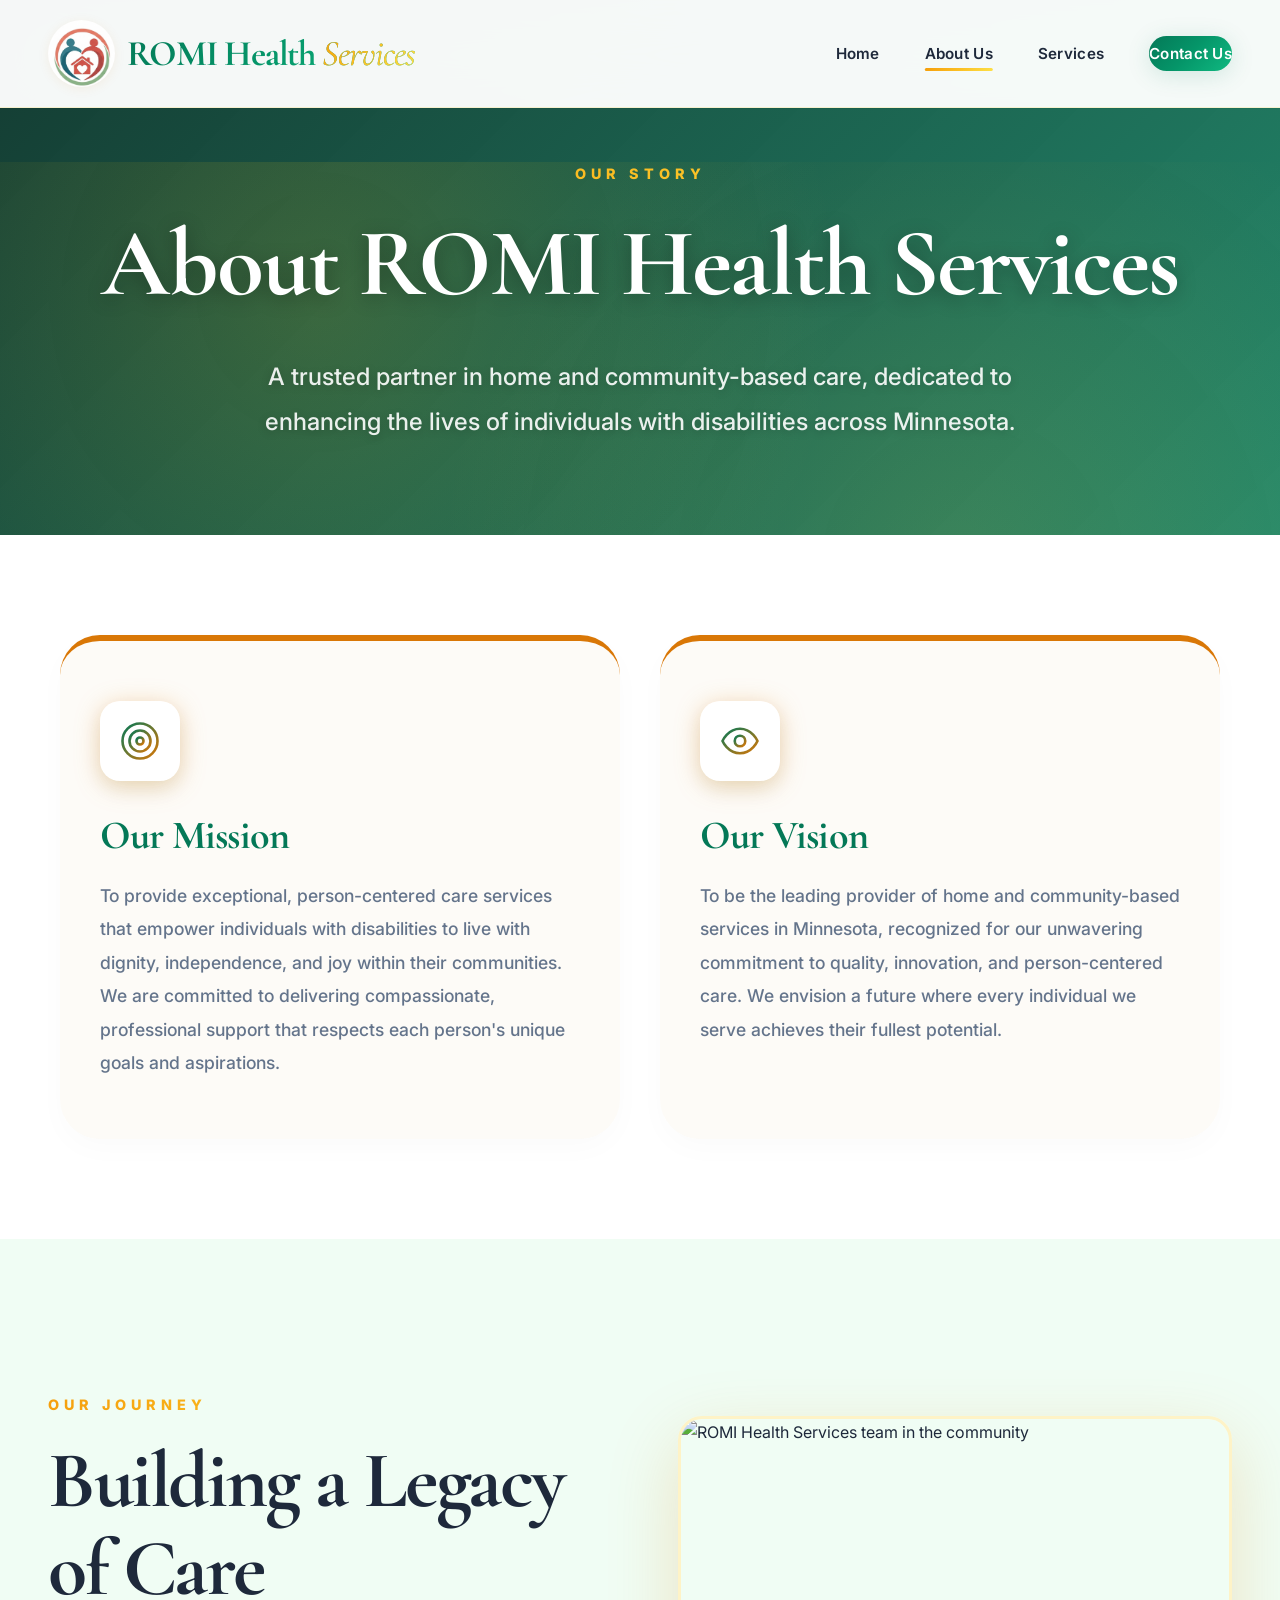
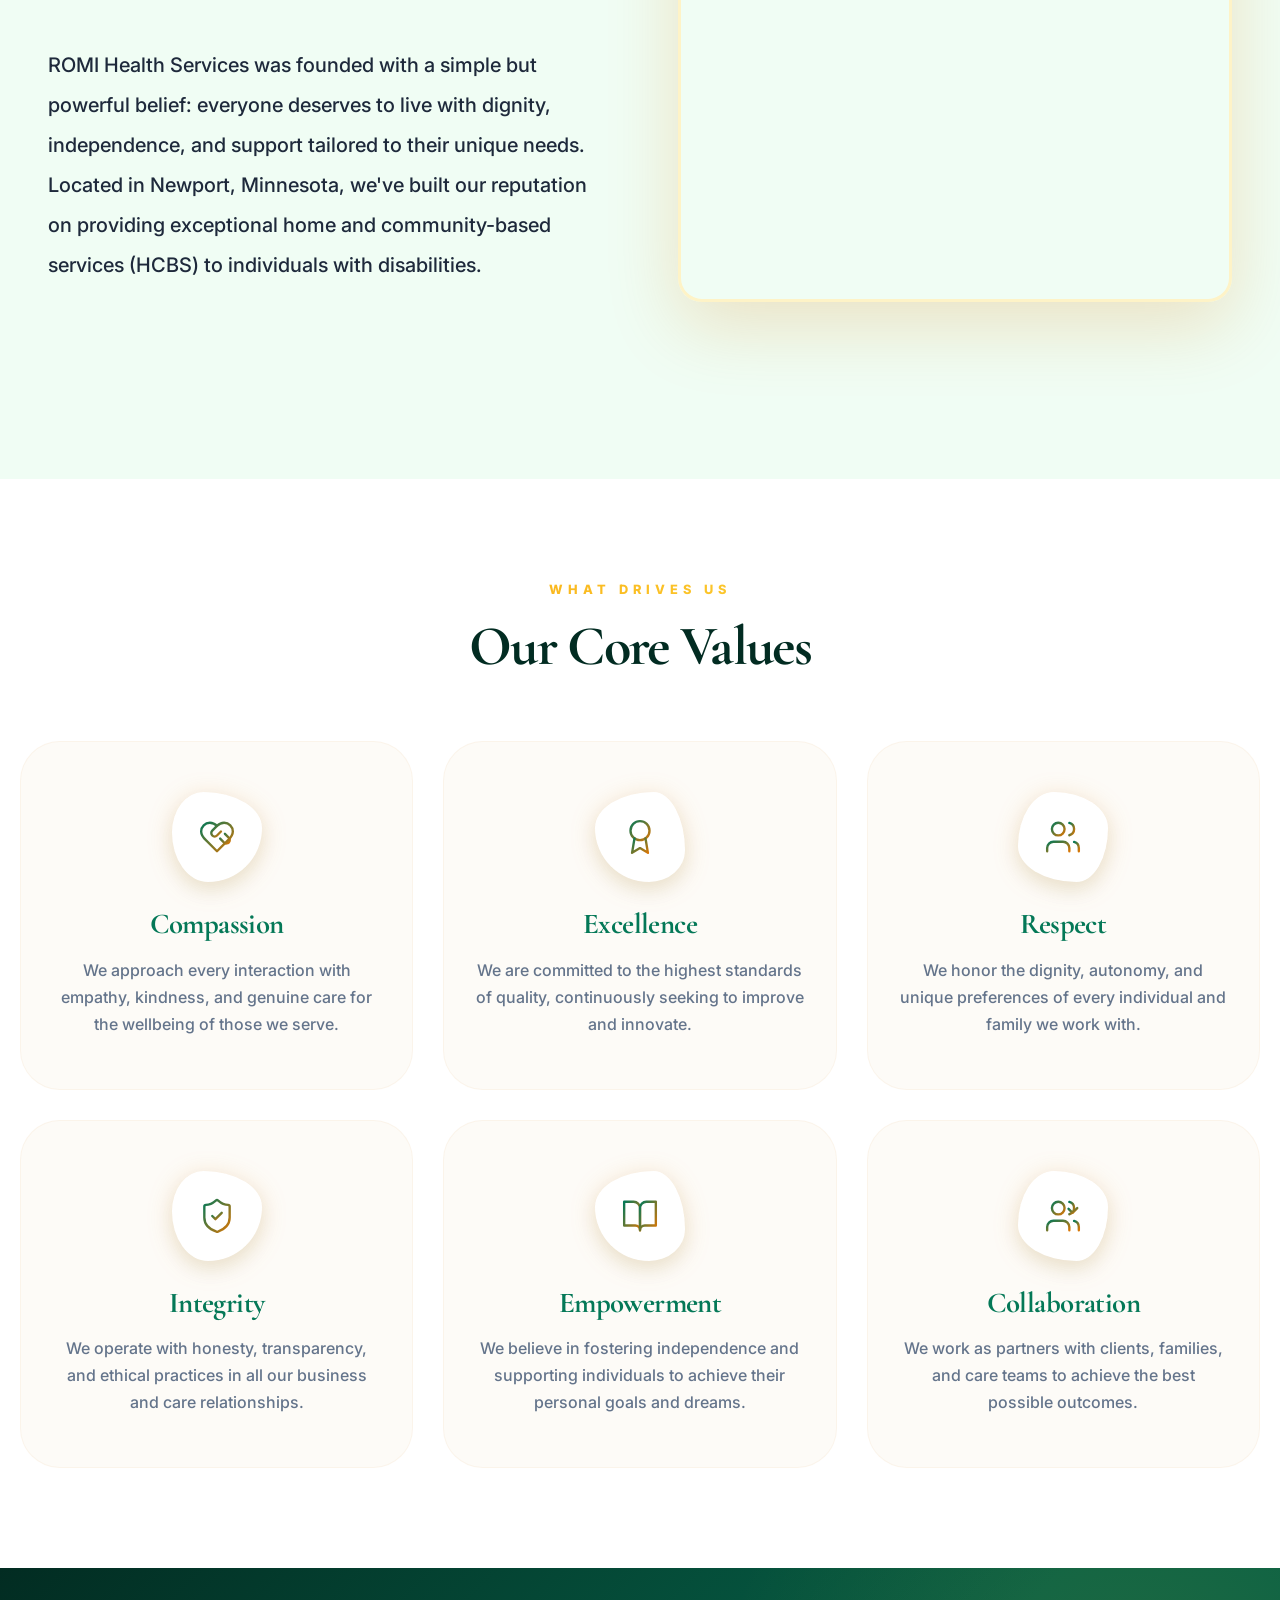
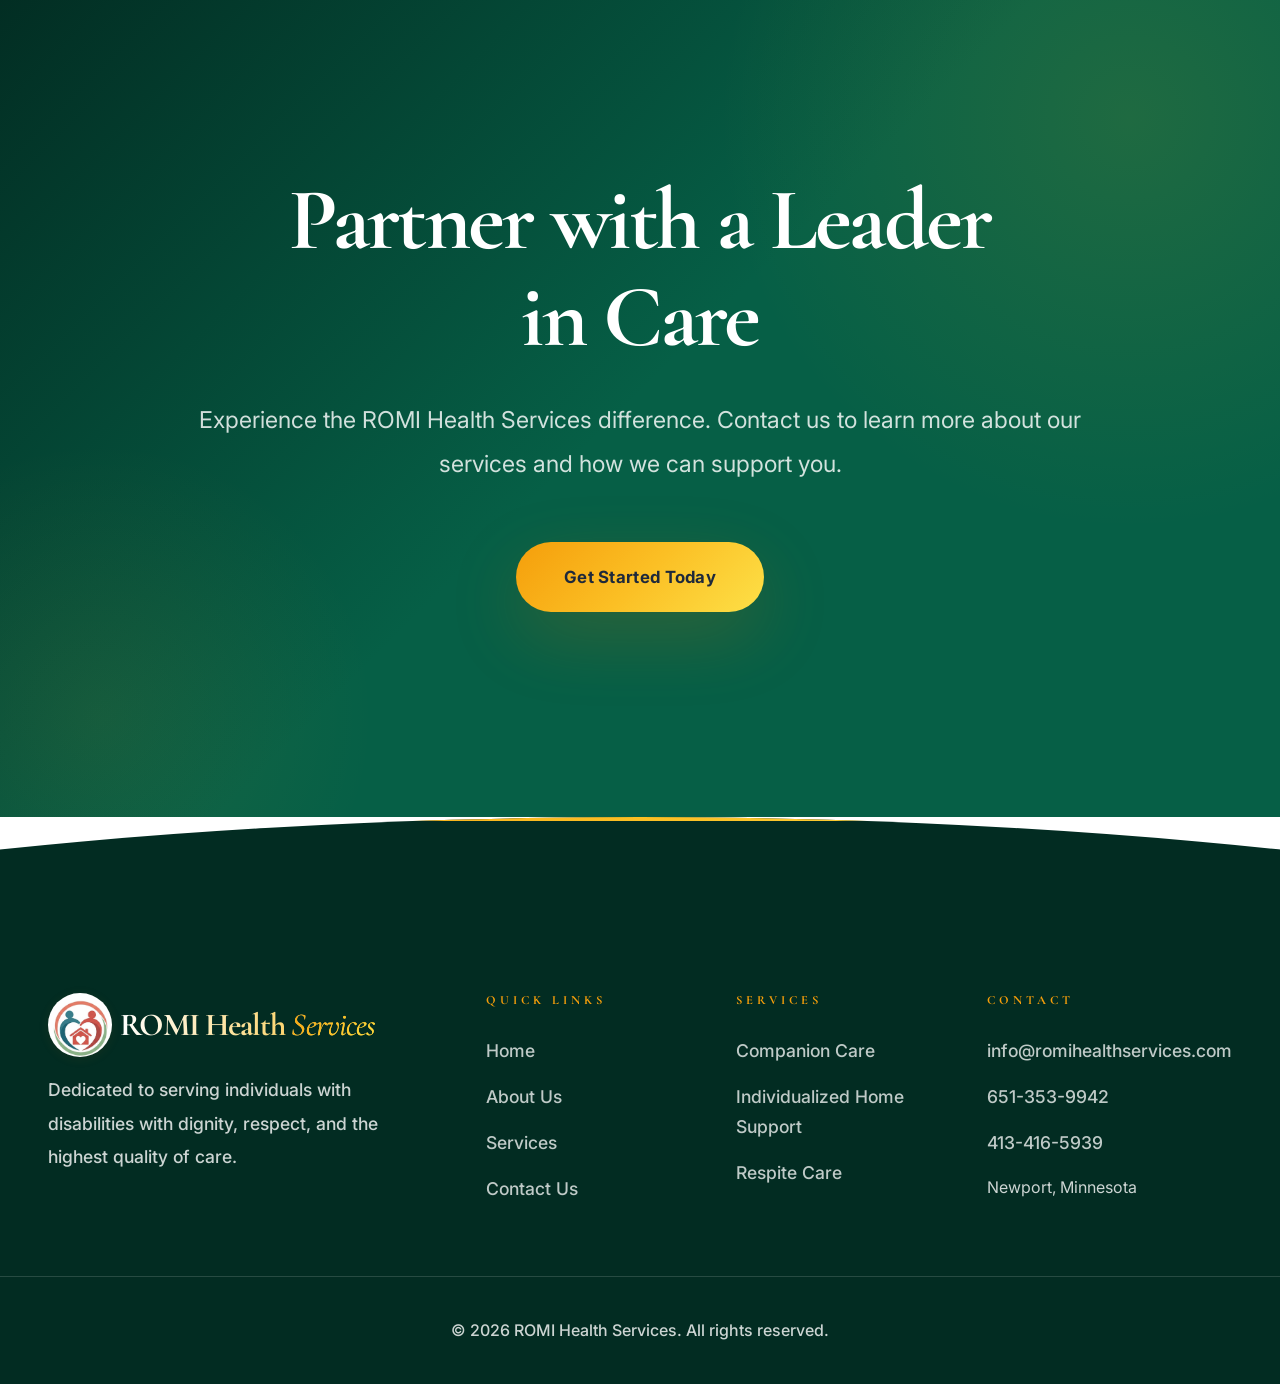
==== commit ed18d0cb: "email updated" ====
--- a/about.html
+++ b/about.html
@@ -227,7 +227,7 @@
         <div class="footer-column">
             <h4 class="footer-title">Contact</h4>
             <ul class="footer-links">
-                <li><a href="mailto:romihealthservices@gmail.com">romihealthservices@gmail.com</a></li>
+                <li><a href="mailto:info@romihealthservices.com">info@romihealthservices.com</a></li>
                 <li><a href="tel:651-353-9942">651-353-9942</a></li>
                 <li><a href="tel:413-416-5939">413-416-5939</a></li>
                 <li>Newport, Minnesota</li>
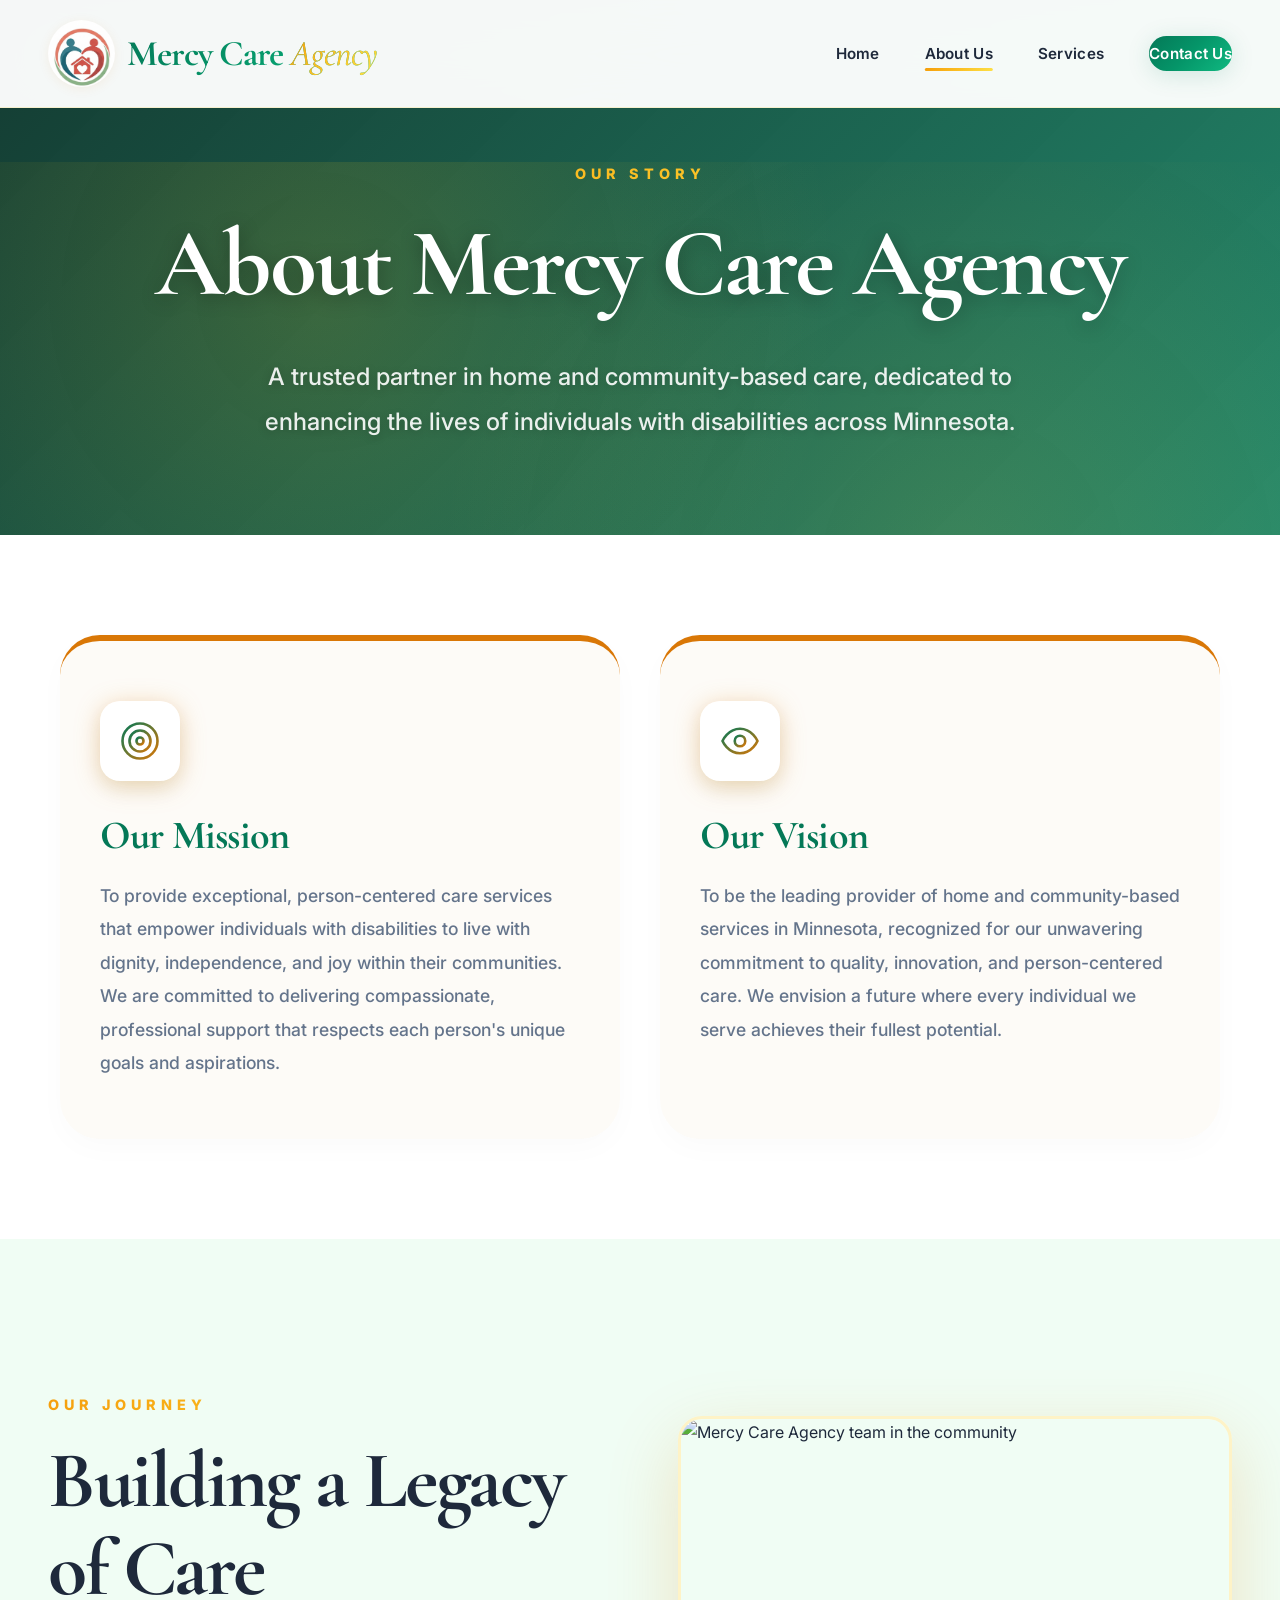
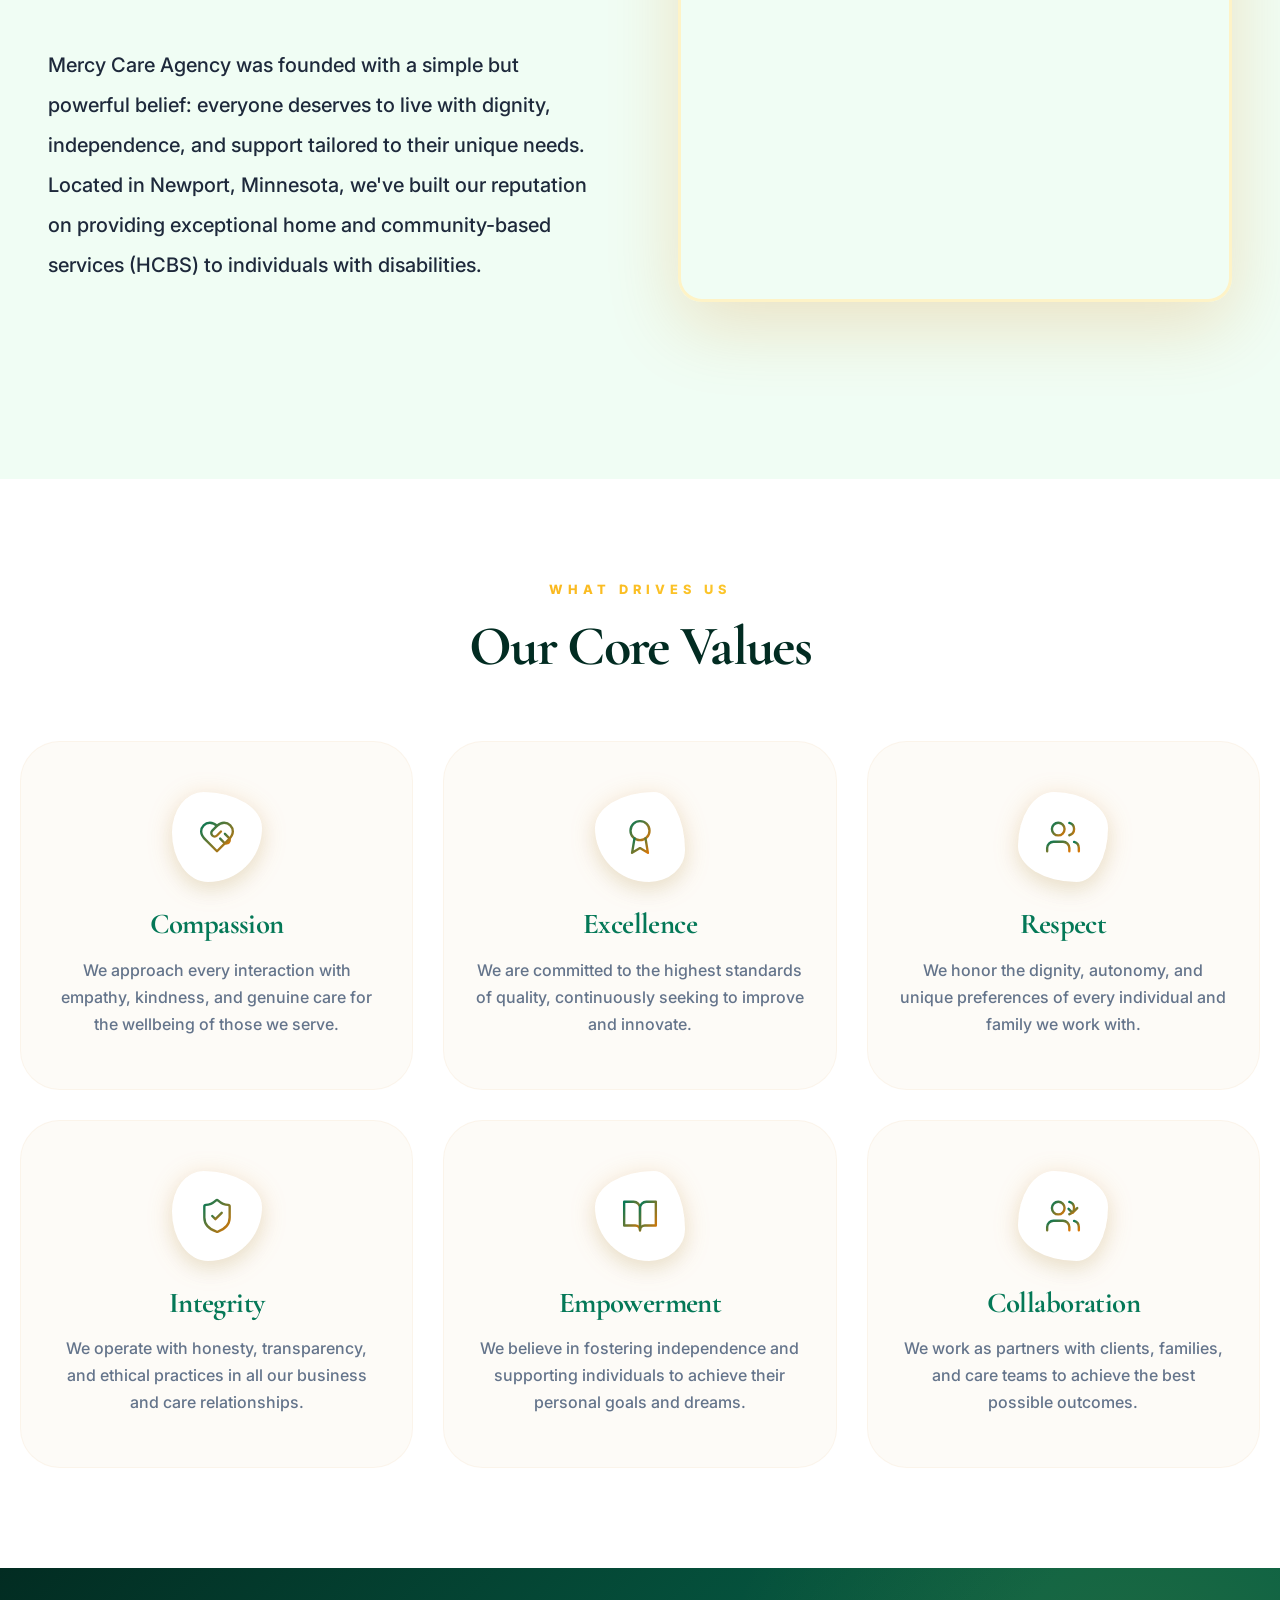
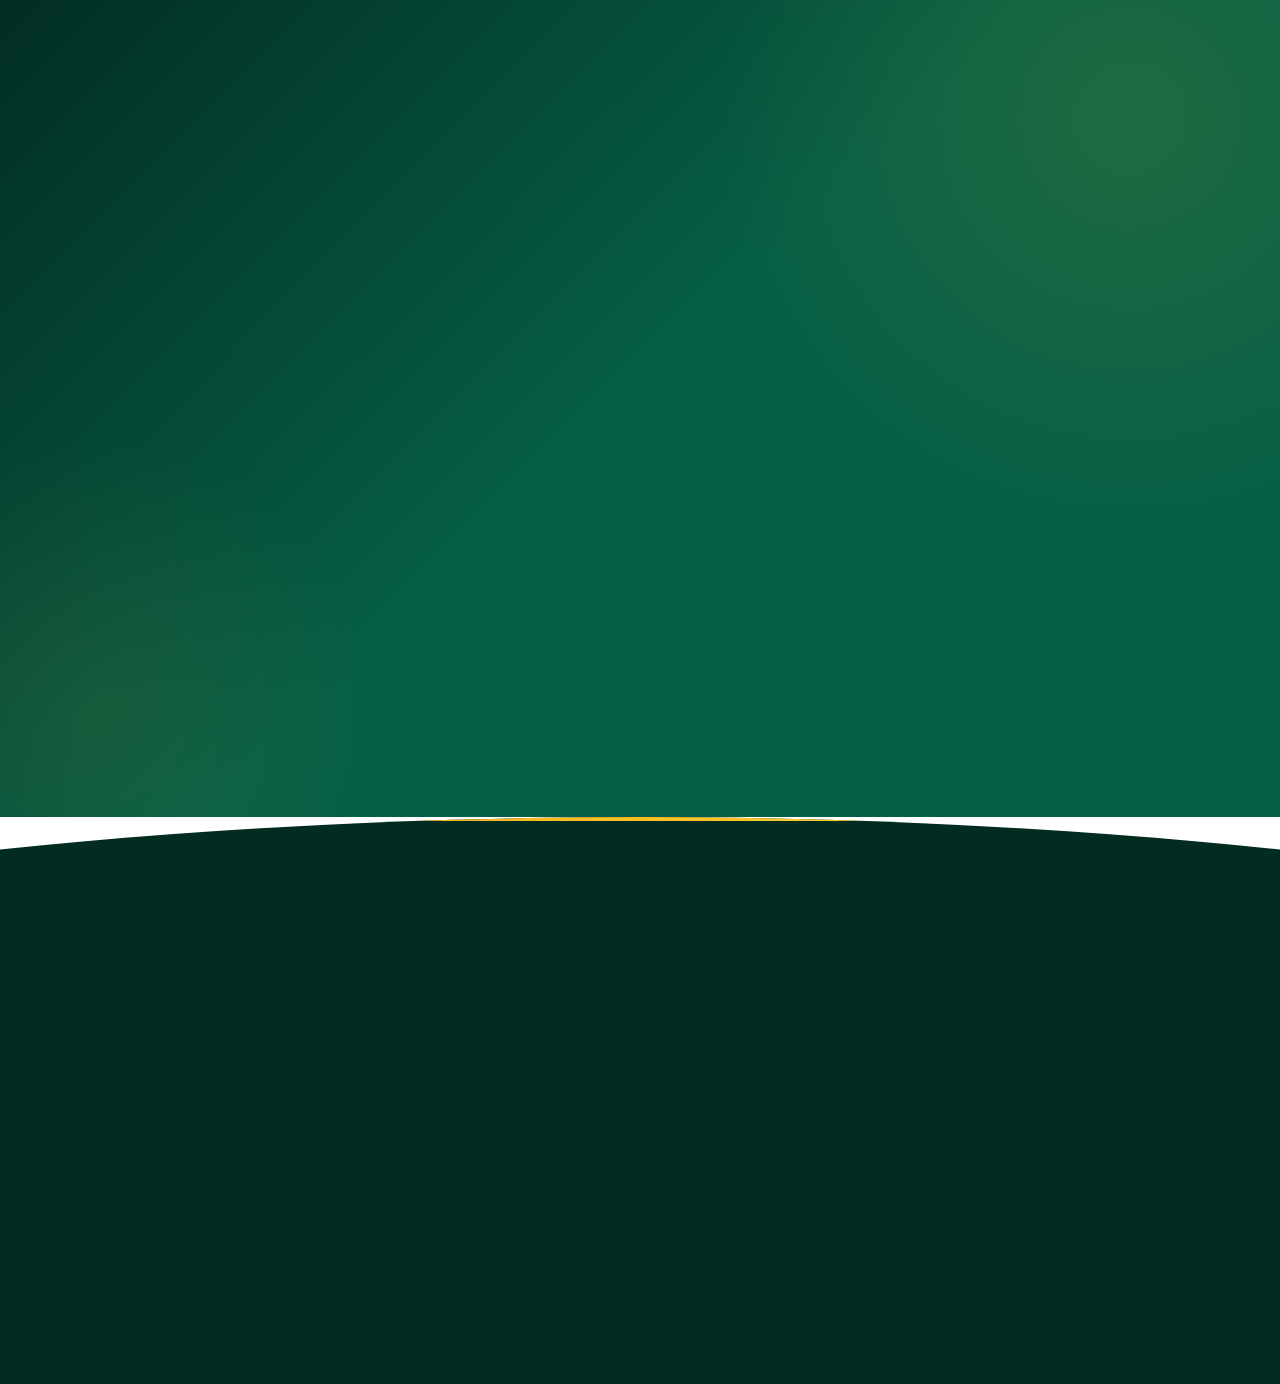
==== commit 8ba28b74: "change of name" ====
--- a/about.html
+++ b/about.html
@@ -3,7 +3,7 @@
 <head>
     <meta charset="UTF-8">
     <meta name="viewport" content="width=device-width, initial-scale=1.0">
-    <title>About Us - ROMI Health Services</title>
+    <title>About Us - Mercy Care Agency</title>
     <link rel="preconnect" href="https://fonts.googleapis.com">
     <link rel="preconnect" href="https://fonts.gstatic.com" crossorigin>
     <link href="https://fonts.googleapis.com/css2?family=Cormorant+Garamond:wght@300;400;500;600;700&family=Inter:wght@300;400;500;600;700;800&display=swap" rel="stylesheet">
@@ -14,8 +14,8 @@
 <nav id="navbar">
     <div class="nav-container">
         <a href="index.html" class="logo-wrapper">
-            <img src="logo.png" alt="ROMI Health Services Logo" class="nav-logo">
-            <div class="logo-text">ROMI Health <span>Services</span></div>
+            <img src="logo.png" alt="Mercy Care Agency Logo" class="nav-logo">
+            <div class="logo-text">Mercy Care <span>Agency</span></div>
         </a>
 
         <button class="mobile-menu-btn" aria-label="Toggle menu">
@@ -38,7 +38,7 @@
     <div class="section-container">
         <div class="page-header-content reveal">
             <div class="section-subtitle">Our Story</div>
-            <h1 class="page-title">About ROMI Health Services</h1>
+            <h1 class="page-title">About Mercy Care Agency</h1>
             <p class="page-description">A trusted partner in home and community-based care, dedicated to enhancing the lives of individuals with disabilities across Minnesota.</p>
         </div>
     </div>
@@ -92,7 +92,7 @@
                 <div class="story-text">
 
                     <p>
-                    ROMI Health Services was founded with a simple but powerful belief:
+                    Mercy Care Agency was founded with a simple but powerful belief:
                     everyone deserves to live with dignity, independence,
                     and support tailored to their unique needs.
                     Located in Newport, Minnesota,
@@ -107,7 +107,7 @@
             </div>
 
             <div class="story-image-wrapper reveal">
-                <img src="image3.jpg" alt="ROMI Health Services team in the community" class="story-image">
+                <img src="image3.jpg" alt="Mercy Care Agency team in the community" class="story-image">
             </div>
 
         </div>
@@ -187,7 +187,7 @@
 <section class="cta-section">
     <div class="cta-content">
         <h2 class="reveal">Partner with a Leader in Care</h2>
-        <p class="reveal">Experience the ROMI Health Services difference. Contact us to learn more about our services and how we can support you.</p>
+        <p class="reveal">Experience the Mercy Care Agency difference. Contact us to learn more about our services and how we can support you.</p>
         <a href="contact.html" class="btn btn-primary reveal">Get Started Today</a>
     </div>
 </section>
@@ -198,8 +198,8 @@
 
         <div class="footer-about">
             <a href="index.html" class="logo-wrapper footer-logo-wrapper">
-                <img src="logo.png" alt="ROMI Health Services Logo" class="footer-logo">
-                <div class="logo-text footer-logo-text">ROMI Health <span>Services</span></div>
+                <img src="logo.png" alt="Mercy Care Agency Logo" class="footer-logo">
+                <div class="logo-text footer-logo-text">Mercy Care <span>Agency</span></div>
             </a>
             <p>Dedicated to serving individuals with disabilities with dignity, respect, and the highest quality of care.</p>
         </div>
@@ -237,7 +237,7 @@
     </div>
 
     <div class="footer-bottom">
-        <p>&copy; 2026 ROMI Health Services. All rights reserved.</p>
+        <p>&copy; 2026 Mercy Care Agency. All rights reserved.</p>
     </div>
 
 </footer>
--- a/styles.css
+++ b/styles.css
@@ -1,2573 +1,2573 @@
-/* ===================================
-   MERCY CARE AGENCY - ULTRA PREMIUM STYLES
-   $10,000 Healthcare Design System
-   Yellow, Green & Gold Palette
-   =================================== */
-
-:root {
-    /* Primary Color Palette - Healing Green */
-    --primary: #047857;
-    --primary-light: #059669;
-    --primary-dark: #065f46;
-    --primary-ultra-light: #d1fae5;
-    
-    /* Accent Colors - Warm Gold & Yellow */
-    --accent: #f59e0b;
-    --accent-light: #fbbf24;
-    --accent-dark: #d97706;
-    --gold: #eab308;
-    --gold-light: #fde047;
-    
-    /* Secondary Yellow */
-    --yellow: #facc15;
-    --yellow-light: #fef08a;
-    --yellow-pale: #fef9c3;
-    
-    /* Neutrals */
-    --dark: #1e293b;
-    --dark-green: #022c22;
-    --light: #fefce8;
-    --light-green: #f0fdf4;
-    --white: #ffffff;
-    --cream: #fffbeb;
-    
-    /* Text Colors */
-    --text: #1e293b;
-    --text-light: #64748b;
-    --text-lighter: #94a3b8;
-    
-    /* UI Elements */
-    --border: #fef3c7;
-    --border-green: #d1fae5;
-    
-    /* Shadows - Warm & Sophisticated */
-    --shadow-sm: 0 2px 12px rgba(217, 119, 6, 0.08);
-    --shadow-md: 0 4px 24px rgba(217, 119, 6, 0.12);
-    --shadow-lg: 0 12px 48px rgba(217, 119, 6, 0.16);
-    --shadow-xl: 0 24px 72px rgba(217, 119, 6, 0.20);
-    --shadow-2xl: 0 32px 96px rgba(217, 119, 6, 0.24);
-    
-    /* Green Shadows */
-    --shadow-green-sm: 0 2px 12px rgba(4, 120, 87, 0.10);
-    --shadow-green-md: 0 4px 24px rgba(4, 120, 87, 0.15);
-    --shadow-green-lg: 0 12px 48px rgba(4, 120, 87, 0.20);
-    
-    /* Gradients */
-    --gradient-primary: linear-gradient(135deg, #047857 0%, #059669 50%, #10b981 100%);
-    --gradient-accent: linear-gradient(135deg, #f59e0b 0%, #fbbf24 50%, #fde047 100%);
-    --gradient-warm: linear-gradient(135deg, #fef9c3 0%, #fef3c7 50%, #fde68a 100%);
-    --gradient-health: linear-gradient(135deg, #d1fae5 0%, #a7f3d0 50%, #6ee7b7 100%);
-}
-
-* {
-    margin: 0;
-    padding: 0;
-    box-sizing: border-box;
-}
-
-html {
-    scroll-behavior: smooth;
-    font-size: 16px;
-}
-
-body {
-    font-family: 'Inter', -apple-system, BlinkMacSystemFont, 'Segoe UI', sans-serif;
-    color: var(--text);
-    background: var(--white);
-    overflow-x: hidden;
-    line-height: 1.7;
-    -webkit-font-smoothing: antialiased;
-    -moz-osx-font-smoothing: grayscale;
-    position: relative;
-}
-
-/* Premium Background Pattern */
-body::before {
-    content: '';
-    position: fixed;
-    top: 0;
-    left: 0;
-    width: 100%;
-    height: 100%;
-    background-image: 
-        radial-gradient(circle at 20% 30%, rgba(250, 204, 21, 0.03) 0%, transparent 50%),
-        radial-gradient(circle at 80% 70%, rgba(4, 120, 87, 0.03) 0%, transparent 50%);
-    pointer-events: none;
-    z-index: -1;
-}
-
-h1, h2, h3, h4, h5, h6 {
-    font-family: 'Cormorant Garamond', serif;
-    font-weight: 600;
-    line-height: 1.2;
-    letter-spacing: -0.02em;
-}
-
-/* ===================================
-   NAVIGATION - ULTRA PREMIUM
-   =================================== */
-
-/* New Logo Structure Styles */
-.logo-wrapper {
-    display: flex;
-    align-items: center;
-    gap: 0.75rem;
-    text-decoration: none;
-    position: relative;
-    z-index: 1001;
-    transition: transform 0.3s ease;
-}
-
-.logo-wrapper:hover {
-    transform: scale(1.02);
-}
-
-.nav-logo {
-    height: clamp(3.2rem, 8vw, 4.2rem);
-    width: clamp(3.2rem, 8vw, 4.2rem); /* Force width to exactly match height */
-    object-fit: cover; /* This makes it fill the circle perfectly without stretching */
-    border-radius: 50%;
-    background: white;
-    box-shadow: var(--shadow-sm);
-}
-
-.logo-text {
-    font-family: 'Cormorant Garamond', serif;
-    font-size: clamp(1.75rem, 4vw, 2.25rem);
-    font-weight: 700;
-    background: var(--gradient-primary);
-    -webkit-background-clip: text;
-    -webkit-text-fill-color: transparent;
-    background-clip: text;
-    letter-spacing: -0.03em;
-    margin: 0;
-}
-
-.logo-text span {
-    background: var(--gradient-accent);
-    -webkit-background-clip: text;
-    -webkit-text-fill-color: transparent;
-    background-clip: text;
-    font-weight: 400;
-    font-style: italic;
-}
-
-.mobile-menu-btn {
-    display: none;
-    background: none;
-    border: none;
-    width: 44px;
-    height: 44px;
-    cursor: pointer;
-    position: relative;
-    z-index: 1001;
-    padding: 8px;
-}
-
-.mobile-menu-btn span {
-    display: block;
-    width: 28px;
-    height: 3px;
-    background: linear-gradient(135deg, var(--primary), var(--accent));
-    margin: 5px auto;
-    transition: all 0.4s cubic-bezier(0.68, -0.55, 0.265, 1.55);
-    border-radius: 2px;
-}
-
-.mobile-menu-btn.active span:nth-child(1) {
-    transform: rotate(45deg) translate(8px, 8px);
-}
-
-.mobile-menu-btn.active span:nth-child(2) {
-    opacity: 0;
-    transform: translateX(-20px);
-}
-
-.mobile-menu-btn.active span:nth-child(3) {
-    transform: rotate(-45deg) translate(8px, -8px);
-}
-
-nav {
-    position: fixed;
-    top: 0;
-    width: 100%;
-    background: rgba(255, 255, 255, 0.96);
-    backdrop-filter: blur(28px) saturate(200%);
-    -webkit-backdrop-filter: blur(28px) saturate(200%);
-    z-index: 1000;
-    padding: 1.25rem 0;
-    border-bottom: 1px solid rgba(250, 204, 21, 0.18);
-    transition: all 0.4s cubic-bezier(0.4, 0, 0.2, 1);
-    box-shadow: 0 1px 0 rgba(0,0,0,0.04);
-}
-
-nav.scrolled {
-    padding: 0.8rem 0;
-    box-shadow: var(--shadow-md);
-    border-bottom-color: rgba(4, 120, 87, 0.15);
-}
-
-.nav-container {
-    max-width: 1400px;
-    margin: 0 auto;
-    padding: 0 clamp(1.5rem, 5vw, 3rem);
-    display: flex;
-    justify-content: space-between;
-    align-items: center;
-}
-
-.nav-links {
-    display: flex;
-    gap: clamp(2rem, 3.5vw, 3.5rem);
-    list-style: none;
-    align-items: center;
-}
-
-.nav-links a {
-    color: var(--text);
-    text-decoration: none;
-    font-weight: 600;
-    font-size: 0.95rem;
-    transition: all 0.3s ease;
-    letter-spacing: 0.3px;
-    position: relative;
-    padding: 0.5rem 0;
-}
-
-.nav-links a::before {
-    content: '';
-    position: absolute;
-    bottom: 0;
-    left: 50%;
-    transform: translateX(-50%);
-    width: 0;
-    height: 3px;
-    background: var(--gradient-accent);
-    transition: width 0.4s cubic-bezier(0.68, -0.55, 0.265, 1.55);
-    border-radius: 2px;
-}
-
-.nav-links a.active::before,
-.nav-links a:hover::before {
-    width: 100%;
-}
-
-.nav-links a:hover {
-    color: var(--primary);
-}
-
-.nav-cta {
-    background: var(--gradient-primary);
-    color: var(--white) !important;
-    padding: 0.85rem 2rem;
-    border-radius: 50px;
-    font-weight: 700;
-    font-size: 0.95rem;
-    transition: all 0.4s cubic-bezier(0.4, 0, 0.2, 1);
-    box-shadow: var(--shadow-green-md);
-    border: none;
-    position: relative;
-    overflow: hidden;
-}
-
-.nav-cta::before {
-    content: '';
-    position: absolute;
-    top: 0;
-    left: -100%;
-    width: 100%;
-    height: 100%;
-    background: linear-gradient(90deg, transparent, rgba(255,255,255,0.3), transparent);
-    transition: left 0.5s;
-}
-
-.nav-cta:hover::before {
-    left: 100%;
-}
-
-.nav-cta::after {
-    display: none;
-}
-
-.nav-cta:hover {
-    transform: translateY(-2px);
-    box-shadow: var(--shadow-green-lg);
-}
-
-/* ===================================
-   HERO SECTION - ULTRA LUXURY
-   =================================== */
-
-.hero {
-    min-height: 100vh;
-    display: flex;
-    align-items: center;
-    position: relative;
-    overflow: hidden;
-    /* Added RGBA transparency to the gradient and inserted image1.jpg */
-    background: 
-        linear-gradient(135deg, rgba(2, 44, 34, 0.92) 0%, rgba(4, 120, 87, 0.88) 30%, rgba(5, 150, 105, 0.85) 70%, rgba(16, 185, 129, 0.8) 100%),
-        url('image1.jpg') center/cover no-repeat;
-    padding: clamp(7rem, 15vh, 11rem) 0 clamp(5rem, 10vh, 7rem);
-}
-
-.hero::before {
-    content: '';
-    position: absolute;
-    width: 200%;
-    height: 200%;
-    background: 
-        radial-gradient(circle at 15% 50%, rgba(250, 204, 21, 0.15) 0%, transparent 40%),
-        radial-gradient(circle at 85% 30%, rgba(251, 191, 36, 0.12) 0%, transparent 40%),
-        radial-gradient(circle at 50% 80%, rgba(234, 179, 8, 0.10) 0%, transparent 40%);
-    animation: heroFloat 20s ease-in-out infinite;
-}
-
-@keyframes heroFloat {
-    0%, 100% { transform: translate(0, 0) rotate(0deg) scale(1); }
-    33% { transform: translate(-40px, -40px) rotate(5deg) scale(1.05); }
-    66% { transform: translate(40px, -30px) rotate(-5deg) scale(0.95); }
-}
-
-.hero::after {
-    content: '';
-    position: absolute;
-    bottom: 0;
-    left: 0;
-    right: 0;
-    height: 250px;
-    background: linear-gradient(to top, var(--white), transparent);
-}
-
-/* Decorative Elements */
-.hero .section-container::before,
-.hero .section-container::after {
-    content: '';
-    position: absolute;
-    border-radius: 50%;
-    opacity: 0.6;
-    animation: pulse 4s ease-in-out infinite;
-}
-
-.hero .section-container::before {
-    width: 300px;
-    height: 300px;
-    background: radial-gradient(circle, rgba(250, 204, 21, 0.2), transparent 70%);
-    top: 10%;
-    right: 5%;
-    animation-delay: 0.5s;
-}
-
-.hero .section-container::after {
-    width: 400px;
-    height: 400px;
-    background: radial-gradient(circle, rgba(234, 179, 8, 0.15), transparent 70%);
-    bottom: 15%;
-    left: 0;
-}
-
-@keyframes pulse {
-    0%, 100% { transform: scale(1); opacity: 0.6; }
-    50% { transform: scale(1.1); opacity: 0.4; }
-}
-
-.hero-container {
-    max-width: 1400px;
-    margin: 0 auto;
-    padding: 0 clamp(1.5rem, 5vw, 3rem);
-    display: flex;
-    flex-direction: column;
-    align-items: flex-start;
-    position: relative;
-    z-index: 1;
-}
-
-.hero-content {
-    max-width: 780px;
-    animation: fadeInLeft 1.2s cubic-bezier(0.4, 0, 0.2, 1);
-}
-
-@keyframes fadeInLeft {
-    from {
-        opacity: 0;
-        transform: translateX(-60px);
-    }
-    to {
-        opacity: 1;
-        transform: translateX(0);
-    }
-}
-
-.hero-badge {
-    display: inline-flex;
-    align-items: center;
-    gap: 0.75rem;
-    background: rgba(250, 204, 21, 0.25);
-    backdrop-filter: blur(12px);
-    color: var(--yellow-light);
-    padding: 0.75rem 2rem;
-    border-radius: 50px;
-    font-size: 0.9rem;
-    font-weight: 700;
-    margin-bottom: 2rem;
-    border: 2px solid rgba(250, 204, 21, 0.5);
-    animation: fadeIn 1.2s ease-out 0.3s both;
-    letter-spacing: 0.5px;
-    text-transform: uppercase;
-    box-shadow: 0 8px 24px rgba(250, 204, 21, 0.3);
-}
-
-@keyframes fadeIn {
-    from { opacity: 0; transform: translateY(30px); }
-    to { opacity: 1; transform: translateY(0); }
-}
-
-.hero h1 {
-    font-size: clamp(3rem, 8vw, 6rem);
-    line-height: 1.05;
-    color: var(--white);
-    margin-bottom: 1.75rem;
-    font-weight: 700;
-    animation: fadeIn 1.2s ease-out 0.5s both;
-    text-shadow: 0 4px 20px rgba(0, 0, 0, 0.3);
-}
-
-.hero h1 .accent {
-    background: var(--gradient-accent);
-    -webkit-background-clip: text;
-    -webkit-text-fill-color: transparent;
-    background-clip: text;
-    display: block;
-    font-weight: 400;
-    font-style: italic;
-    text-shadow: none;
-}
-
-.hero p {
-    font-size: clamp(1.15rem, 2.2vw, 1.4rem);
-    color: rgba(255, 255, 255, 0.95);
-    margin-bottom: 3rem;
-    line-height: 1.85;
-    max-width: 600px;
-    animation: fadeIn 1.2s ease-out 0.7s both;
-    text-shadow: 0 2px 10px rgba(0, 0, 0, 0.2);
-}
-
-.hero-buttons {
-    display: flex;
-    gap: 1.5rem;
-    flex-wrap: wrap;
-    animation: fadeIn 1.2s ease-out 0.9s both;
-}
-
-.btn {
-    display: inline-flex;
-    align-items: center;
-    justify-content: center;
-    padding: 1.3rem 3rem;
-    border-radius: 50px;
-    text-decoration: none;
-    font-weight: 700;
-    font-size: 1.05rem;
-    transition: all 0.4s cubic-bezier(0.4, 0, 0.2, 1);
-    border: none;
-    cursor: pointer;
-    letter-spacing: 0.3px;
-    position: relative;
-    overflow: hidden;
-}
-
-.btn::before {
-    content: '';
-    position: absolute;
-    top: 50%;
-    left: 50%;
-    width: 0;
-    height: 0;
-    border-radius: 50%;
-    background: rgba(255, 255, 255, 0.3);
-    transform: translate(-50%, -50%);
-    transition: width 0.6s, height 0.6s;
-}
-
-.btn:hover::before {
-    width: 300px;
-    height: 300px;
-}
-
-.btn-primary {
-    background: var(--gradient-accent);
-    color: var(--dark);
-    box-shadow: var(--shadow-xl);
-}
-
-.btn-primary:hover {
-    transform: translateY(-4px);
-    box-shadow: var(--shadow-2xl);
-}
-
-.btn-secondary {
-    background: transparent;
-    color: var(--white);
-    border: 3px solid rgba(255, 255, 255, 0.4);
-}
-
-.btn-secondary:hover {
-    background: rgba(255, 255, 255, 0.15);
-    border-color: var(--white);
-}
-
-.hero-visual {
-    position: relative;
-    animation: fadeInRight 1.2s ease-out 0.5s both;
-}
-
-@keyframes fadeInRight {
-    from {
-        opacity: 0;
-        transform: translateX(60px);
-    }
-    to {
-        opacity: 1;
-        transform: translateX(0);
-    }
-}
-
-.stats-grid {
-    display: grid;
-    grid-template-columns: repeat(2, 1fr);
-    gap: clamp(1.5rem, 2.5vw, 2.5rem);
-}
-
-.stat-card {
-    background: rgba(255, 255, 255, 0.12);
-    backdrop-filter: blur(24px);
-    -webkit-backdrop-filter: blur(24px);
-    padding: clamp(2rem, 4vw, 3rem);
-    border-radius: 24px;
-    border: 2px solid rgba(255, 255, 255, 0.25);
-    transition: all 0.5s cubic-bezier(0.4, 0, 0.2, 1);
-    position: relative;
-    overflow: hidden;
-}
-
-.stat-card::before {
-    content: '';
-    position: absolute;
-    top: 0;
-    left: 0;
-    right: 0;
-    height: 5px;
-    background: var(--gradient-accent);
-    transform: scaleX(0);
-    transition: transform 0.6s cubic-bezier(0.68, -0.55, 0.265, 1.55);
-}
-
-.stat-card:hover::before {
-    transform: scaleX(1);
-}
-
-.stat-card::after {
-    content: '';
-    position: absolute;
-    top: -50%;
-    right: -50%;
-    width: 200%;
-    height: 200%;
-    background: radial-gradient(circle, rgba(250, 204, 21, 0.1), transparent 70%);
-    transition: transform 0.8s ease;
-}
-
-.stat-card:hover::after {
-    transform: rotate(45deg);
-}
-
-.stat-card:hover {
-    background: rgba(255, 255, 255, 0.18);
-    transform: translateY(-10px);
-    border-color: rgba(250, 204, 21, 0.6);
-    box-shadow: 0 20px 60px rgba(250, 204, 21, 0.3);
-}
-
-.stat-number {
-    font-family: 'Cormorant Garamond', serif;
-    font-size: clamp(3rem, 6vw, 4.5rem);
-    font-weight: 800;
-    background: var(--gradient-accent);
-    -webkit-background-clip: text;
-    -webkit-text-fill-color: transparent;
-    background-clip: text;
-    margin-bottom: 0.75rem;
-    line-height: 1;
-    position: relative;
-    z-index: 1;
-}
-
-.stat-label {
-    color: rgba(255, 255, 255, 0.95);
-    font-size: clamp(1rem, 1.8vw, 1.2rem);
-    font-weight: 600;
-    position: relative;
-    z-index: 1;
-}
-
-/* ===================================
-   TRUST BANNER - PREMIUM
-   =================================== */
-
-.trust-banner {
-    background: var(--white);
-    padding: clamp(3.5rem, 6vw, 5rem) 0;
-    border-bottom: 1px solid rgba(250, 204, 21, 0.15);
-    position: relative;
-}
-
-.trust-banner::before {
-    content: '';
-    position: absolute;
-    top: 0;
-    left: 0;
-    right: 0;
-    height: 3px;
-    background: var(--gradient-accent);
-}
-
-.trust-container {
-    max-width: 1400px;
-    margin: 0 auto;
-    padding: 0 clamp(1.5rem, 5vw, 3rem);
-    display: flex;
-    justify-content: space-around;
-    align-items: center;
-    gap: clamp(2rem, 4vw, 4rem);
-    flex-wrap: wrap;
-}
-
-.trust-item {
-    text-align: center;
-    flex: 1;
-    min-width: 180px;
-    padding: 1rem;
-    transition: transform 0.3s ease;
-}
-
-.trust-item:hover {
-    transform: translateY(-5px);
-}
-
-.trust-icon {
-    font-size: clamp(2.5rem, 5vw, 3.5rem);
-    margin-bottom: 1rem;
-    filter: drop-shadow(0 4px 12px rgba(217, 119, 6, 0.3));
-}
-
-.trust-text {
-    font-size: clamp(1rem, 1.8vw, 1.15rem);
-    color: var(--text);
-    font-weight: 700;
-    margin-bottom: 0.5rem;
-}
-
-.trust-subtext {
-    font-size: clamp(0.85rem, 1.4vw, 0.95rem);
-    color: var(--text-light);
-    font-weight: 500;
-}
-
-/* ===================================
-   FEATURED IMAGE SECTION - ULTRA PREMIUM
-   =================================== */
-
-.featured-image-section {
-    padding: clamp(5rem, 10vw, 8rem) 0;
-    background: var(--white);
-    position: relative;
-}
-
-.featured-image-section::before {
-    content: '';
-    position: absolute;
-    top: 0;
-    left: 0;
-    width: 50%;
-    height: 100%;
-    background: linear-gradient(to right, rgba(250, 204, 21, 0.03), transparent);
-    pointer-events: none;
-}
-
-.featured-image-wrapper {
-    position: relative;
-    border-radius: 32px;
-    overflow: hidden;
-    box-shadow: var(--shadow-2xl);
-    transition: all 0.6s cubic-bezier(0.4, 0, 0.2, 1);
-    max-width: 1200px;
-    margin: 0 auto;
-    border: 3px solid var(--border);
-}
-
-.featured-image-wrapper:hover {
-    transform: translateY(-12px) scale(1.01);
-    box-shadow: 0 40px 100px rgba(217, 119, 6, 0.3);
-    border-color: var(--accent);
-}
-
-.featured-image {
-    width: 100%;
-    height: auto;
-    min-height: 550px;
-    max-height: 750px;
-    object-fit: cover;
-    display: block;
-    background: var(--gradient-warm);
-    transition: transform 0.6s ease;
-}
-
-.featured-image-wrapper:hover .featured-image {
-    transform: scale(1.05);
-}
-
-.image-overlay {
-    position: absolute;
-    bottom: 0;
-    left: 0;
-    right: 0;
-    background: linear-gradient(
-        to top,
-        rgba(4, 120, 87, 0.98) 0%,
-        rgba(5, 150, 105, 0.85) 40%,
-        transparent 100%
-    );
-    padding: clamp(2.5rem, 6vw, 5rem);
-    transform: translateY(0);
-    transition: all 0.6s ease;
-}
-
-.featured-image-wrapper:hover .image-overlay {
-    background: linear-gradient(
-        to top,
-        rgba(2, 44, 34, 0.98) 0%,
-        rgba(4, 120, 87, 0.9) 50%,
-        transparent 100%
-    );
-}
-
-.image-caption {
-    max-width: 850px;
-}
-
-.image-caption h3 {
-    font-family: 'Cormorant Garamond', serif;
-    font-size: clamp(2.2rem, 5vw, 3.8rem);
-    color: var(--white);
-    margin-bottom: 1.5rem;
-    font-weight: 700;
-    line-height: 1.15;
-    text-shadow: 0 4px 20px rgba(0, 0, 0, 0.3);
-}
-
-.image-caption p {
-    color: rgba(255, 255, 255, 0.95);
-    font-size: clamp(1.1rem, 2.2vw, 1.45rem);
-    line-height: 1.8;
-    margin: 0;
-    text-shadow: 0 2px 10px rgba(0, 0, 0, 0.2);
-}
-
-/* Placeholder styling */
-.featured-image-wrapper::before {
-    content: '';
-    position: absolute;
-    top: 0;
-    left: 0;
-    right: 0;
-    bottom: 0;
-    background: var(--gradient-warm);
-    z-index: -1;
-}
-
-/* ===================================
-   SECTIONS - PREMIUM SPACING
-   =================================== */
-
-section {
-    padding: clamp(5rem, 12vw, 10rem) 0;
-    position: relative;
-}
-
-.section-container {
-    max-width: 1400px;
-    margin: 0 auto;
-    padding: 0 clamp(1.5rem, 5vw, 3rem);
-}
-
-.section-header {
-    text-align: center;
-    margin-bottom: clamp(4rem, 8vw, 6rem);
-    max-width: 900px;
-    margin-left: auto;
-    margin-right: auto;
-}
-
-.section-subtitle {
-    color: var(--accent-dark);
-    font-weight: 800;
-    font-size: clamp(0.78rem, 1.4vw, 0.9rem);
-    text-transform: uppercase;
-    letter-spacing: 5px;
-    margin-bottom: 1.25rem;
-    background: var(--gradient-accent);
-    -webkit-background-clip: text;
-    -webkit-text-fill-color: transparent;
-    background-clip: text;
-}
-
-.section-title {
-    font-family: 'Cormorant Garamond', serif;
-    font-size: clamp(3rem, 7vw, 5rem);
-    color: var(--dark);
-    font-weight: 700;
-    margin-bottom: 2rem;
-    line-height: 1.1;
-    letter-spacing: -0.03em;
-}
-
-.section-description {
-    font-size: clamp(1.1rem, 2.2vw, 1.35rem);
-    color: var(--text-light);
-    line-height: 1.9;
-    font-weight: 400;
-}
-
-/* ===================================
-   CERTIFICATIONS - ULTRA PREMIUM
-   =================================== */
-
-.certifications {
-    background: var(--light-green);
-    position: relative;
-    overflow: hidden;
-}
-
-.certifications::before {
-    content: '';
-    position: absolute;
-    width: 600px;
-    height: 600px;
-    border-radius: 50%;
-    background: radial-gradient(circle, rgba(250, 204, 21, 0.08), transparent 70%);
-    top: -200px;
-    right: -200px;
-    animation: float 15s ease-in-out infinite;
-}
-
-@keyframes float {
-    0%, 100% { transform: translate(0, 0); }
-    50% { transform: translate(-50px, 50px); }
-}
-
-.cert-grid {
-    display: grid;
-    grid-template-columns: repeat(auto-fit, minmax(280px, 1fr));
-    gap: clamp(2rem, 4vw, 3rem);
-    margin-top: 4rem;
-}
-
-.cert-badge {
-    background: var(--white);
-    padding: clamp(2.5rem, 5vw, 3.5rem) clamp(2rem, 4vw, 2.5rem);
-    border-radius: 28px;
-    text-align: center;
-    border: 3px solid transparent;
-    transition: all 0.6s cubic-bezier(0.4, 0, 0.2, 1);
-    box-shadow: var(--shadow-sm);
-    position: relative;
-    overflow: hidden;
-}
-
-.cert-badge::before {
-    content: '';
-    position: absolute;
-    top: 0;
-    left: 0;
-    right: 0;
-    height: 6px;
-    background: var(--gradient-accent);
-    transform: scaleX(0);
-    transition: transform 0.6s cubic-bezier(0.68, -0.55, 0.265, 1.55);
-}
-
-.cert-badge::after {
-    content: '';
-    position: absolute;
-    inset: 0;
-    background: radial-gradient(circle at 50% 50%, rgba(250, 204, 21, 0.05), transparent 70%);
-    opacity: 0;
-    transition: opacity 0.4s ease;
-}
-
-.cert-badge:hover::before {
-    transform: scaleX(1);
-}
-
-.cert-badge:hover::after {
-    opacity: 1;
-}
-
-.cert-badge:hover {
-    border-color: var(--accent);
-    transform: translateY(-15px);
-    box-shadow: var(--shadow-2xl);
-}
-
-.cert-icon {
-    font-size: clamp(3rem, 6vw, 4.5rem);
-    margin-bottom: 2rem;
-    filter: grayscale(0.2);
-    transition: all 0.4s ease;
-}
-
-.cert-badge:hover .cert-icon {
-    filter: grayscale(0);
-    transform: scale(1.1) rotate(5deg);
-}
-
-.cert-name {
-    font-family: 'Cormorant Garamond', serif;
-    font-weight: 800;
-    color: var(--primary);
-    font-size: clamp(1.8rem, 3.5vw, 2.5rem);
-    margin-bottom: 0.75rem;
-    letter-spacing: -0.02em;
-}
-
-.cert-desc {
-    font-size: clamp(1rem, 1.7vw, 1.1rem);
-    color: var(--text-light);
-    line-height: 1.7;
-    font-weight: 500;
-}
-
-/* ===================================
-   SERVICES - LUXURY GRID
-   =================================== */
-
-.services {
-    background: var(--white);
-}
-
-.services-grid {
-    display: grid;
-    grid-template-columns: repeat(auto-fit, minmax(340px, 1fr));
-    gap: clamp(2rem, 4vw, 3rem);
-    margin-top: 4rem;
-}
-
-.service-card {
-    background: var(--white);
-    padding: clamp(2.5rem, 5vw, 3.5rem);
-    border-radius: 28px;
-    box-shadow: var(--shadow-md);
-    transition: all 0.6s cubic-bezier(0.4, 0, 0.2, 1);
-    position: relative;
-    overflow: hidden;
-    border: 2px solid var(--border);
-}
-
-.service-card::before {
-    content: '';
-    position: absolute;
-    top: 0;
-    left: 0;
-    width: 100%;
-    height: 8px;
-    background: var(--gradient-primary);
-    transform: scaleX(0);
-    transform-origin: left;
-    transition: transform 0.6s cubic-bezier(0.68, -0.55, 0.265, 1.55);
-}
-
-.service-card:hover::before {
-    transform: scaleX(1);
-}
-
-.service-card::after {
-    content: '';
-    position: absolute;
-    top: -50%;
-    right: -50%;
-    width: 200%;
-    height: 200%;
-    background: radial-gradient(circle, rgba(250, 204, 21, 0.08), transparent 70%);
-    opacity: 0;
-    transition: opacity 0.6s ease;
-    animation: rotate 20s linear infinite;
-}
-
-@keyframes rotate {
-    from { transform: rotate(0deg); }
-    to { transform: rotate(360deg); }
-}
-
-.service-card:hover::after {
-    opacity: 1;
-}
-
-.service-card:hover {
-    transform: translateY(-15px);
-    box-shadow: var(--shadow-2xl);
-    border-color: var(--accent);
-}
-
-.service-icon {
-    font-size: clamp(3rem, 6vw, 4.5rem);
-    margin-bottom: 2rem;
-    display: inline-block;
-    transition: all 0.6s cubic-bezier(0.68, -0.55, 0.265, 1.55);
-    filter: drop-shadow(0 4px 12px rgba(4, 120, 87, 0.2));
-}
-
-.service-card:hover .service-icon {
-    transform: scale(1.15) rotate(10deg);
-}
-
-.service-title {
-    font-family: 'Cormorant Garamond', serif;
-    font-size: clamp(1.6rem, 3vw, 2.2rem);
-    color: var(--dark);
-    font-weight: 700;
-    margin-bottom: 1.25rem;
-    line-height: 1.25;
-    letter-spacing: -0.02em;
-}
-
-.service-description {
-    color: var(--text-light);
-    line-height: 1.85;
-    font-size: clamp(1rem, 1.7vw, 1.15rem);
-    font-weight: 500;
-}
-
-/* ===================================
-   SERVICES DETAIL PAGE
-   =================================== */
-
-.services-detail {
-    background: var(--light);
-}
-
-.service-detail-card {
-    background: var(--white);
-    padding: clamp(3rem, 6vw, 5rem);
-    border-radius: 28px;
-    margin-bottom: clamp(2.5rem, 5vw, 3.5rem);
-    box-shadow: var(--shadow-md);
-    display: grid;
-    grid-template-columns: 1fr auto;
-    gap: clamp(2.5rem, 5vw, 4rem);
-    align-items: center;
-    transition: all 0.5s ease;
-    border-left: 8px solid var(--accent);
-    position: relative;
-    overflow: hidden;
-}
-
-.service-detail-card::before {
-    content: '';
-    position: absolute;
-    inset: 0;
-    background: radial-gradient(circle at 100% 50%, rgba(4, 120, 87, 0.03), transparent 60%);
-    opacity: 0;
-    transition: opacity 0.5s ease;
-}
-
-.service-detail-card:hover::before {
-    opacity: 1;
-}
-
-.service-detail-card:hover {
-    box-shadow: var(--shadow-xl);
-    transform: translateX(15px);
-}
-
-.service-number {
-    font-family: 'Cormorant Garamond', serif;
-    font-size: clamp(1.8rem, 3.5vw, 2.5rem);
-    font-weight: 800;
-    background: var(--gradient-accent);
-    -webkit-background-clip: text;
-    -webkit-text-fill-color: transparent;
-    background-clip: text;
-    margin-bottom: 1.25rem;
-}
-
-.service-detail-title {
-    font-family: 'Cormorant Garamond', serif;
-    font-size: clamp(2.2rem, 4vw, 3.2rem);
-    color: var(--dark);
-    margin-bottom: 1.75rem;
-    font-weight: 700;
-    letter-spacing: -0.02em;
-}
-
-.service-detail-description {
-    color: var(--text);
-    line-height: 1.9;
-    margin-bottom: 2rem;
-    font-size: clamp(1.05rem, 1.9vw, 1.2rem);
-    font-weight: 500;
-}
-
-.service-features {
-    list-style: none;
-    display: grid;
-    gap: 1rem;
-}
-
-.service-features li {
-    color: var(--text-light);
-    font-size: clamp(1rem, 1.7vw, 1.15rem);
-    padding-left: 0.5rem;
-    font-weight: 500;
-}
-
-.service-detail-icon {
-    font-size: clamp(5rem, 10vw, 8rem);
-    opacity: 0.12;
-    transition: all 0.5s ease;
-}
-
-.service-detail-card:hover .service-detail-icon {
-    opacity: 0.18;
-    transform: rotate(5deg) scale(1.1);
-}
-
-/* ===================================
-   COUNTIES SECTION
-   =================================== */
-
-.counties {
-    background: var(--gradient-primary);
-    position: relative;
-    overflow: hidden;
-}
-
-.counties::before {
-    content: '';
-    position: absolute;
-    width: 100%;
-    height: 100%;
-    background-image: 
-        radial-gradient(circle at 25% 25%, rgba(250, 204, 21, 0.12) 0%, transparent 50%),
-        radial-gradient(circle at 75% 75%, rgba(251, 191, 36, 0.10) 0%, transparent 50%);
-    animation: pulse 8s ease-in-out infinite;
-}
-
-.counties .section-title {
-    color: var(--white);
-}
-
-.counties .section-description {
-    color: rgba(255, 255, 255, 0.9);
-}
-
-.counties-grid {
-    display: grid;
-    grid-template-columns: repeat(auto-fit, minmax(180px, 1fr));
-    gap: clamp(1.5rem, 3vw, 2rem);
-    margin-top: 4rem;
-    position: relative;
-    z-index: 1;
-}
-
-.county-card {
-    background: rgba(255, 255, 255, 0.10);
-    backdrop-filter: blur(24px);
-    -webkit-backdrop-filter: blur(24px);
-    padding: clamp(2rem, 4vw, 3rem) clamp(1.25rem, 3vw, 2rem);
-    border-radius: 20px;
-    text-align: center;
-    border: 2px solid rgba(255, 255, 255, 0.2);
-    transition: all 0.5s cubic-bezier(0.4, 0, 0.2, 1);
-    position: relative;
-    overflow: hidden;
-}
-
-.county-card::before {
-    content: '';
-    position: absolute;
-    inset: 0;
-    background: radial-gradient(circle at 50% 50%, rgba(250, 204, 21, 0.15), transparent 70%);
-    opacity: 0;
-    transition: opacity 0.4s ease;
-}
-
-.county-card:hover::before {
-    opacity: 1;
-}
-
-.county-card:hover {
-    background: rgba(255, 255, 255, 0.18);
-    transform: translateY(-10px);
-    border-color: rgba(250, 204, 21, 0.7);
-    box-shadow: 0 20px 60px rgba(250, 204, 21, 0.3);
-}
-
-.county-name {
-    color: var(--white);
-    font-weight: 800;
-    font-size: clamp(1.2rem, 2.2vw, 1.5rem);
-    margin-bottom: 0.5rem;
-}
-
-.county-type {
-    background: var(--gradient-accent);
-    -webkit-background-clip: text;
-    -webkit-text-fill-color: transparent;
-    background-clip: text;
-    font-size: clamp(0.9rem, 1.6vw, 1.05rem);
-    font-weight: 700;
-}
-
-/* ===================================
-   COUNTIES DETAIL PAGE
-   =================================== */
-
-.coverage-intro {
-    background: var(--white);
-}
-
-.coverage-intro-content {
-    max-width: 950px;
-    margin: 0 auto;
-}
-
-.coverage-intro-content p {
-    font-size: clamp(1.15rem, 2vw, 1.3rem);
-    color: var(--text-light);
-    line-height: 1.9;
-    margin-bottom: 2rem;
-    font-weight: 500;
-}
-
-.counties-detail {
-    background: var(--light);
-}
-
-.county-detail-card {
-    background: var(--white);
-    padding: clamp(2.5rem, 5vw, 3.5rem);
-    border-radius: 24px;
-    margin-bottom: clamp(2rem, 4vw, 2.5rem);
-    box-shadow: var(--shadow-sm);
-    transition: all 0.5s ease;
-    border-left: 6px solid var(--accent);
-}
-
-.county-detail-card:hover {
-    box-shadow: var(--shadow-lg);
-    transform: translateX(8px);
-}
-
-.county-detail-header {
-    display: flex;
-    justify-content: space-between;
-    align-items: center;
-    margin-bottom: 2rem;
-    flex-wrap: wrap;
-    gap: 1.5rem;
-}
-
-.county-detail-header h2 {
-    font-size: clamp(2.2rem, 4vw, 3rem);
-    color: var(--primary);
-    font-weight: 700;
-}
-
-.county-badge {
-    background: var(--gradient-primary);
-    color: var(--white);
-    padding: 0.65rem 2rem;
-    border-radius: 50px;
-    font-size: 0.95rem;
-    font-weight: 700;
-    box-shadow: var(--shadow-green-md);
-}
-
-.county-description {
-    color: var(--text);
-    line-height: 1.9;
-    margin-bottom: 2rem;
-    font-size: clamp(1.05rem, 1.9vw, 1.2rem);
-    font-weight: 500;
-}
-
-.county-highlights {
-    display: grid;
-    gap: 1.25rem;
-}
-
-.county-stat {
-    display: flex;
-    gap: 1.25rem;
-    align-items: baseline;
-    flex-wrap: wrap;
-}
-
-.stat-label {
-    font-weight: 700;
-    color: var(--primary);
-    font-size: 1rem;
-}
-
-.stat-value {
-    color: var(--text-light);
-    font-size: 1rem;
-    font-weight: 500;
-}
-
-.service-reach {
-    background: var(--white);
-}
-
-.reach-stats {
-    display: grid;
-    grid-template-columns: repeat(auto-fit, minmax(220px, 1fr));
-    gap: clamp(2rem, 4vw, 2.5rem);
-    margin-top: 4rem;
-}
-
-.reach-stat-card {
-    text-align: center;
-    padding: clamp(2.5rem, 5vw, 3.5rem);
-    background: var(--light);
-    border-radius: 24px;
-    transition: all 0.5s ease;
-    border: 2px solid transparent;
-    position: relative;
-    overflow: hidden;
-}
-
-.reach-stat-card::before {
-    content: '';
-    position: absolute;
-    inset: 0;
-    background: radial-gradient(circle at 50% 50%, rgba(4, 120, 87, 0.05), transparent 70%);
-    opacity: 0;
-    transition: opacity 0.4s ease;
-}
-
-.reach-stat-card:hover::before {
-    opacity: 1;
-}
-
-.reach-stat-card:hover {
-    border-color: var(--accent);
-    transform: translateY(-10px);
-    box-shadow: var(--shadow-lg);
-}
-
-.reach-number {
-    font-family: 'Cormorant Garamond', serif;
-    font-size: clamp(3.5rem, 7vw, 5rem);
-    font-weight: 800;
-    color: var(--primary);
-    margin-bottom: 0.75rem;
-}
-
-.reach-label {
-    color: var(--text-light);
-    font-size: clamp(1rem, 1.7vw, 1.2rem);
-    font-weight: 600;
-}
-
-/* ===================================
-   WHY CHOOSE US
-   =================================== */
-
-.why-choose {
-    background: var(--light-green);
-}
-
-.features-grid {
-    display: grid;
-    grid-template-columns: repeat(auto-fit, minmax(340px, 1fr));
-    gap: clamp(2.5rem, 5vw, 4rem);
-    margin-top: 4rem;
-}
-
-.feature-card {
-    text-align: center;
-    padding: clamp(3rem, 5vw, 4rem) clamp(2rem, 4vw, 2.5rem);
-    transition: transform 0.5s cubic-bezier(0.4, 0, 0.2, 1), box-shadow 0.5s ease;
-    background: var(--white);
-    border-radius: 28px;
-    border: 2px solid var(--border);
-    box-shadow: var(--shadow-sm);
-}
-
-.feature-card:hover {
-    transform: translateY(-14px);
-    box-shadow: var(--shadow-xl);
-    border-color: var(--accent);
-}
-
-.feature-icon-wrapper {
-    width: clamp(100px, 18vw, 130px);
-    height: clamp(100px, 18vw, 130px);
-    background: var(--gradient-primary);
-    border-radius: 50%;
-    display: flex;
-    align-items: center;
-    justify-content: center;
-    margin: 0 auto 2.5rem;
-    font-size: clamp(2.5rem, 5vw, 4rem);
-    box-shadow: var(--shadow-green-lg);
-    transition: all 0.6s cubic-bezier(0.68, -0.55, 0.265, 1.55);
-    position: relative;
-}
-
-.feature-icon-wrapper::before {
-    content: '';
-    position: absolute;
-    inset: -10px;
-    border-radius: 50%;
-    background: linear-gradient(135deg, var(--accent), var(--gold));
-    opacity: 0;
-    transition: opacity 0.4s ease;
-    z-index: -1;
-}
-
-.feature-card:hover .feature-icon-wrapper::before {
-    opacity: 0.3;
-}
-
-.feature-card:hover .feature-icon-wrapper {
-    transform: scale(1.15) rotate(10deg);
-    box-shadow: 0 25px 60px rgba(4, 120, 87, 0.4);
-}
-
-.feature-title {
-    font-family: 'Cormorant Garamond', serif;
-    font-size: clamp(1.8rem, 3.5vw, 2.5rem);
-    color: var(--dark);
-    margin-bottom: 1.25rem;
-    font-weight: 700;
-    letter-spacing: -0.02em;
-}
-
-.feature-description {
-    color: var(--text-light);
-    line-height: 1.85;
-    font-size: clamp(1rem, 1.7vw, 1.15rem);
-    font-weight: 500;
-}
-
-/* ===================================
-   MISSION & VISION
-   =================================== */
-
-.mission-vision {
-    background: var(--white);
-}
-
-.mission-vision-grid {
-    display: grid;
-    grid-template-columns: repeat(auto-fit, minmax(340px, 1fr));
-    gap: clamp(2.5rem, 5vw, 4rem);
-}
-
-.mission-card, .vision-card {
-    background: var(--light);
-    padding: clamp(3rem, 6vw, 5rem);
-    border-radius: 28px;
-    box-shadow: var(--shadow-sm);
-    transition: all 0.5s ease;
-    border-top: 6px solid var(--accent);
-    position: relative;
-    overflow: hidden;
-}
-
-.mission-card::before, .vision-card::before {
-    content: '';
-    position: absolute;
-    inset: 0;
-    background: radial-gradient(circle at 0% 0%, rgba(250, 204, 21, 0.05), transparent 60%);
-    opacity: 0;
-    transition: opacity 0.4s ease;
-}
-
-.mission-card:hover::before, .vision-card:hover::before {
-    opacity: 1;
-}
-
-.mission-card:hover, .vision-card:hover {
-    box-shadow: var(--shadow-xl);
-    transform: translateY(-10px);
-}
-
-.mv-icon {
-    font-size: clamp(3.5rem, 7vw, 5rem);
-    margin-bottom: 2rem;
-    filter: drop-shadow(0 4px 12px rgba(217, 119, 6, 0.3));
-}
-
-.mission-card h2, .vision-card h2 {
-    font-size: clamp(2.2rem, 4vw, 3rem);
-    color: var(--primary);
-    margin-bottom: 2rem;
-    font-weight: 700;
-}
-
-.mission-card p, .vision-card p {
-    color: var(--text-light);
-    line-height: 1.9;
-    font-size: clamp(1.05rem, 1.9vw, 1.2rem);
-    font-weight: 500;
-}
-
-/* ===================================
-   COMPANY STORY
-   =================================== */
-
-.company-story {
-    background: var(--light-green);
-}
-
-.story-wrapper {
-    display: grid;
-    grid-template-columns: 1fr 1fr;
-    gap: clamp(3rem, 6vw, 5rem);
-    align-items: center;
-    max-width: 1200px;
-    margin: 0 auto;
-}
-
-.story-text p {
-    color: var(--text);
-    line-height: 2;
-    margin-bottom: 2.5rem;
-    font-size: clamp(1.15rem, 2vw, 1.25rem);
-    font-weight: 500;
-}
-
-.story-image-wrapper {
-    position: relative;
-    border-radius: 24px;
-    overflow: hidden;
-    box-shadow: var(--shadow-xl);
-    border: 3px solid var(--border);
-}
-
-.story-image {
-    width: 100%;
-    height: auto;
-    object-fit: cover;
-    display: block;
-    transition: transform 0.6s ease;
-}
-
-.story-image-wrapper:hover .story-image {
-    transform: scale(1.05);
-}
-
-/* ===================================
-   CORE VALUES
-   =================================== */
-
-.core-values {
-    background: var(--white);
-}
-
-.values-grid {
-    display: grid;
-    grid-template-columns: repeat(auto-fit, minmax(300px, 1fr));
-    gap: clamp(2rem, 4vw, 2.5rem);
-    margin-top: 4rem;
-}
-
-.value-card {
-    background: var(--light);
-    padding: clamp(2.5rem, 5vw, 3rem);
-    border-radius: 24px;
-    text-align: center;
-    transition: all 0.5s ease;
-    border: 2px solid transparent;
-    position: relative;
-    overflow: hidden;
-}
-
-.value-card::before {
-    content: '';
-    position: absolute;
-    inset: 0;
-    background: radial-gradient(circle at 50% 0%, rgba(4, 120, 87, 0.05), transparent 60%);
-    opacity: 0;
-    transition: opacity 0.4s ease;
-}
-
-.value-card:hover::before {
-    opacity: 1;
-}
-
-.value-card:hover {
-    border-color: var(--accent);
-    transform: translateY(-10px);
-    box-shadow: var(--shadow-lg);
-}
-
-.value-icon {
-    font-size: clamp(3rem, 6vw, 4rem);
-    margin-bottom: 1.5rem;
-    filter: drop-shadow(0 4px 12px rgba(217, 119, 6, 0.2));
-}
-
-.value-card h3 {
-    font-size: clamp(1.5rem, 3vw, 1.9rem);
-    color: var(--primary);
-    margin-bottom: 1.25rem;
-    font-weight: 700;
-}
-
-.value-card p {
-    color: var(--text-light);
-    line-height: 1.8;
-    font-size: clamp(1rem, 1.7vw, 1.15rem);
-    font-weight: 500;
-}
-
-/* ===================================
-   ACCREDITATIONS
-   =================================== */
-
-.accreditations {
-    background: var(--light);
-}
-
-.accred-grid {
-    display: grid;
-    grid-template-columns: repeat(auto-fit, minmax(280px, 1fr));
-    gap: clamp(2rem, 4vw, 2.5rem);
-    margin-top: 4rem;
-}
-
-.accred-card {
-    background: var(--white);
-    padding: clamp(2.5rem, 5vw, 3rem);
-    border-radius: 20px;
-    box-shadow: var(--shadow-sm);
-    transition: all 0.5s ease;
-    border-left: 5px solid var(--accent);
-}
-
-.accred-card:hover {
-    box-shadow: var(--shadow-lg);
-    transform: translateY(-8px);
-}
-
-.accred-card h3 {
-    font-size: clamp(1.4rem, 2.5vw, 1.8rem);
-    color: var(--primary);
-    margin-bottom: 1rem;
-    font-weight: 700;
-}
-
-.accred-card p {
-    color: var(--text-light);
-    line-height: 1.8;
-    font-size: clamp(1rem, 1.7vw, 1.15rem);
-    font-weight: 500;
-}
-
-/* ===================================
-   TESTIMONIALS
-   =================================== */
-
-.testimonials {
-    background: var(--white);
-    overflow: hidden;
-}
-
-.testimonial-grid {
-    display: grid;
-    grid-template-columns: repeat(auto-fit, minmax(340px, 1fr));
-    gap: clamp(2rem, 4vw, 3rem);
-    margin-top: 4rem;
-}
-
-.testimonial-card {
-    background: var(--light);
-    padding: clamp(2.5rem, 5vw, 3.5rem);
-    border-radius: 28px;
-    border-left: 5px solid var(--accent);
-    transition: all 0.5s ease;
-    position: relative;
-    overflow: hidden;
-}
-
-.testimonial-card::before {
-    content: '"';
-    position: absolute;
-    top: 1rem;
-    right: 1.5rem;
-    font-size: 8rem;
-    font-family: 'Cormorant Garamond', serif;
-    color: rgba(217, 119, 6, 0.08);
-    line-height: 1;
-}
-
-.testimonial-card:hover {
-    transform: translateY(-10px);
-    box-shadow: var(--shadow-lg);
-}
-
-.testimonial-quote {
-    font-size: clamp(1.05rem, 2vw, 1.25rem);
-    color: var(--text);
-    line-height: 1.9;
-    margin-bottom: 2rem;
-    font-style: italic;
-    font-weight: 500;
-    position: relative;
-    z-index: 1;
-}
-
-.testimonial-author {
-    font-weight: 700;
-    color: var(--primary);
-    font-size: clamp(1rem, 1.7vw, 1.15rem);
-}
-
-.testimonial-role {
-    color: var(--text-light);
-    font-size: clamp(0.9rem, 1.5vw, 1rem);
-    margin-top: 0.5rem;
-    font-weight: 500;
-}
-
-/* ===================================
-   CONTACT PAGE
-   =================================== */
-
-.contact-main {
-    background: var(--light);
-}
-
-.contact-grid {
-    display: grid;
-    grid-template-columns: 2fr 1fr;
-    gap: clamp(2.5rem, 6vw, 5rem);
-}
-
-.contact-form-section h2 {
-    font-size: clamp(2.2rem, 4vw, 3rem);
-    color: var(--dark);
-    margin-bottom: 1.5rem;
-    font-weight: 700;
-}
-
-.form-intro {
-    color: var(--text-light);
-    margin-bottom: 2.5rem;
-    line-height: 1.8;
-    font-size: 1.05rem;
-}
-
-.contact-form {
-    background: var(--white);
-    padding: clamp(2.5rem, 5vw, 3.5rem);
-    border-radius: 24px;
-    box-shadow: var(--shadow-md);
-    border-top: 4px solid var(--accent);
-}
-
-.form-row {
-    display: grid;
-    grid-template-columns: 1fr 1fr;
-    gap: 2rem;
-}
-
-.form-group {
-    margin-bottom: 2rem;
-}
-
-.form-group label {
-    display: block;
-    margin-bottom: 0.75rem;
-    color: var(--text);
-    font-weight: 700;
-    font-size: 1rem;
-}
-
-.form-group input,
-.form-group select,
-.form-group textarea {
-    width: 100%;
-    padding: 1.1rem 1.5rem;
-    border: 2px solid var(--border);
-    border-radius: 16px;
-    font-family: inherit;
-    font-size: 1.05rem;
-    transition: all 0.3s ease;
-    background: var(--white);
-}
-
-.form-group input:focus,
-.form-group select:focus,
-.form-group textarea:focus {
-    outline: none;
-    border-color: var(--accent);
-    box-shadow: 0 0 0 4px rgba(245, 158, 11, 0.15);
-}
-
-.form-group textarea {
-    resize: vertical;
-    min-height: 140px;
-}
-
-.form-note {
-    margin-top: 1.25rem;
-    font-size: 0.9rem;
-    color: var(--text-light);
-    font-weight: 500;
-}
-
-.contact-info-section {
-    display: flex;
-    flex-direction: column;
-    gap: 2rem;
-}
-
-.contact-info-card,
-.quick-links-card,
-.waiver-info-card {
-    background: var(--white);
-    padding: clamp(2rem, 4vw, 2.5rem);
-    border-radius: 20px;
-    box-shadow: var(--shadow-sm);
-    transition: all 0.3s ease;
-}
-
-.contact-info-card:hover,
-.quick-links-card:hover,
-.waiver-info-card:hover {
-    box-shadow: var(--shadow-md);
-}
-
-.contact-info-card h2,
-.quick-links-card h3,
-.waiver-info-card h3 {
-    font-size: clamp(1.5rem, 3vw, 1.9rem);
-    color: var(--primary);
-    margin-bottom: 1.25rem;
-    font-weight: 700;
-}
-
-.contact-info-card p,
-.quick-links-card p,
-.waiver-info-card p {
-    color: var(--text-light);
-    line-height: 1.8;
-    margin-bottom: 2rem;
-    font-weight: 500;
-}
-
-.contact-methods {
-    display: grid;
-    gap: 2rem;
-}
-
-.contact-method {
-    display: flex;
-    gap: 1.25rem;
-    align-items: flex-start;
-}
-
-.method-icon {
-    font-size: 2.5rem;
-    flex-shrink: 0;
-    filter: drop-shadow(0 4px 12px rgba(217, 119, 6, 0.2));
-}
-
-.method-details h3 {
-    font-size: 1.2rem;
-    color: var(--text);
-    margin-bottom: 0.75rem;
-    font-weight: 700;
-}
-
-.method-details a {
-    color: var(--primary);
-    text-decoration: none;
-    font-weight: 700;
-    transition: color 0.3s ease;
-}
-
-.method-details a:hover {
-    color: var(--accent);
-}
-
-.method-details p {
-    color: var(--text-light);
-    line-height: 1.7;
-    margin: 0;
-    font-weight: 500;
-}
-
-.quick-links-card ul,
-.waiver-info-card ul {
-    list-style: none;
-}
-
-.quick-links-card li {
-    margin-bottom: 1rem;
-}
-
-.quick-links-card a {
-    color: var(--primary);
-    text-decoration: none;
-    font-weight: 600;
-    transition: all 0.3s ease;
-    display: inline-block;
-}
-
-.quick-links-card a:hover {
-    color: var(--accent);
-    transform: translateX(8px);
-}
-
-.waiver-info-card li {
-    color: var(--text-light);
-    margin-bottom: 0.75rem;
-    font-size: 1rem;
-    font-weight: 500;
-}
-
-/* ===================================
-   FAQ SECTION
-   =================================== */
-
-.faq-section {
-    background: var(--white);
-}
-
-.faq-grid {
-    display: grid;
-    grid-template-columns: repeat(auto-fit, minmax(360px, 1fr));
-    gap: clamp(2rem, 4vw, 2.5rem);
-    margin-top: 4rem;
-}
-
-.faq-item {
-    background: var(--light);
-    padding: clamp(2rem, 4vw, 2.5rem);
-    border-radius: 20px;
-    transition: all 0.4s ease;
-    border-left: 5px solid var(--accent);
-    position: relative;
-    overflow: hidden;
-}
-
-.faq-item::before {
-    content: '';
-    position: absolute;
-    inset: 0;
-    background: radial-gradient(circle at 0% 50%, rgba(4, 120, 87, 0.03), transparent 60%);
-    opacity: 0;
-    transition: opacity 0.4s ease;
-}
-
-.faq-item:hover::before {
-    opacity: 1;
-}
-
-.faq-item:hover {
-    box-shadow: var(--shadow-md);
-    transform: translateY(-8px);
-}
-
-.faq-item h3 {
-    font-size: clamp(1.2rem, 2.2vw, 1.5rem);
-    color: var(--primary);
-    margin-bottom: 1.25rem;
-    font-weight: 700;
-    position: relative;
-    z-index: 1;
-}
-
-.faq-item p {
-    color: var(--text-light);
-    line-height: 1.85;
-    font-size: clamp(1rem, 1.7vw, 1.15rem);
-    font-weight: 500;
-    position: relative;
-    z-index: 1;
-}
-
-/* ===================================
-   CTA SECTION - ULTRA PREMIUM
-   =================================== */
-
-.cta-section {
-    padding: clamp(8rem, 16vw, 14rem) 0;
-    background: linear-gradient(135deg, var(--dark-green) 0%, var(--primary-dark) 50%, #065f46 100%);
-    position: relative;
-    overflow: hidden;
-    clip-path: ellipse(150% 100% at 50% 50%);
-}
-
-.cta-section::before {
-    content: '';
-    position: absolute;
-    width: 900px;
-    height: 900px;
-    background: radial-gradient(circle, rgba(250, 204, 21, 0.10), transparent 65%);
-    top: -300px;
-    right: -300px;
-}
-
-.cta-section::after {
-    content: '';
-    position: absolute;
-    width: 600px;
-    height: 600px;
-    background: radial-gradient(circle, rgba(251, 191, 36, 0.07), transparent 65%);
-    bottom: -200px;
-    left: -200px;
-}
-
-.cta-content {
-    max-width: 950px;
-    margin: 0 auto;
-    text-align: center;
-    position: relative;
-    z-index: 1;
-}
-
-.cta-content h2 {
-    font-family: 'Cormorant Garamond', serif;
-    font-size: clamp(3rem, 7vw, 5.5rem);
-    color: var(--white);
-    margin-bottom: 2rem;
-    font-weight: 700;
-    line-height: 1.1;
-    letter-spacing: -0.03em;
-}
-
-.cta-content p {
-    font-size: clamp(1.15rem, 2.3vw, 1.45rem);
-    color: rgba(255, 255, 255, 0.82);
-    margin-bottom: 3.5rem;
-    line-height: 1.9;
-    font-weight: 400;
-}
-
-.contact-cards {
-    display: grid;
-    grid-template-columns: repeat(auto-fit, minmax(300px, 1fr));
-    gap: clamp(2rem, 4vw, 2.5rem);
-    margin-bottom: 4rem;
-}
-
-.contact-card {
-    background: var(--white);
-    padding: clamp(2.5rem, 5vw, 3.5rem);
-    border-radius: 28px;
-    box-shadow: var(--shadow-md);
-    transition: all 0.6s cubic-bezier(0.4, 0, 0.2, 1);
-    border: 3px solid transparent;
-    position: relative;
-    overflow: hidden;
-}
-
-.contact-card::before {
-    content: '';
-    position: absolute;
-    inset: 0;
-    background: radial-gradient(circle at 50% 50%, rgba(250, 204, 21, 0.05), transparent 70%);
-    opacity: 0;
-    transition: opacity 0.4s ease;
-}
-
-.contact-card:hover::before {
-    opacity: 1;
-}
-
-.contact-card:hover {
-    transform: translateY(-15px) scale(1.02);
-    box-shadow: var(--shadow-2xl);
-    border-color: var(--accent);
-}
-
-.contact-icon {
-    font-size: clamp(3rem, 6vw, 4rem);
-    margin-bottom: 2rem;
-    filter: drop-shadow(0 4px 12px rgba(217, 119, 6, 0.3));
-}
-
-.contact-label {
-    font-size: clamp(0.9rem, 1.6vw, 1.05rem);
-    color: var(--text-light);
-    margin-bottom: 1rem;
-    text-transform: uppercase;
-    letter-spacing: 2px;
-    font-weight: 700;
-}
-
-.contact-info {
-    font-size: clamp(1.4rem, 3vw, 2rem);
-    color: var(--primary);
-    font-weight: 800;
-    word-break: break-word;
-}
-
-/* ===================================
-   FOOTER - PREMIUM
-   =================================== */
-
-footer {
-    background: var(--dark-green);
-    color: rgba(255, 255, 255, 0.8);
-    padding: clamp(7rem, 14vw, 11rem) 0 clamp(2rem, 4vw, 2.5rem);
-    position: relative;
-    overflow: hidden;
-    clip-path: ellipse(150% 100% at 50% 100%);
-}
-
-footer::before {
-    content: '';
-    position: absolute;
-    top: 0;
-    left: 0;
-    right: 0;
-    height: 4px;
-    background: var(--gradient-accent);
-}
-
-.footer-container {
-    max-width: 1400px;
-    margin: 0 auto;
-    padding: 0 clamp(1.5rem, 5vw, 3rem);
-    display: grid;
-    grid-template-columns: 2fr 1fr 1fr 1fr;
-    gap: clamp(2.5rem, 5vw, 4rem);
-    margin-bottom: clamp(2.5rem, 5vw, 3.5rem);
-}
-
-.footer-about h3 {
-    font-family: 'Cormorant Garamond', serif;
-    background: var(--gradient-accent);
-    -webkit-background-clip: text;
-    -webkit-text-fill-color: transparent;
-    background-clip: text;
-    font-size: clamp(2rem, 4vw, 2.75rem);
-    margin-bottom: 1.5rem;
-    font-weight: 700;
-}
-
-.footer-about p {
-    line-height: 1.9;
-    margin-bottom: 2rem;
-    font-size: clamp(1rem, 1.7vw, 1.1rem);
-    font-weight: 500;
-}
-
-.footer-title {
-    color: var(--accent);
-    font-weight: 800;
-    font-size: 0.78rem;
-    text-transform: uppercase;
-    letter-spacing: 4px;
-    margin-bottom: 1.75rem;
-}
-
-.footer-links {
-    list-style: none;
-}
-
-.footer-links li {
-    margin-bottom: 1rem;
-}
-
-.footer-links a {
-    color: rgba(255, 255, 255, 0.75);
-    text-decoration: none;
-    transition: all 0.3s ease;
-    font-size: clamp(1rem, 1.7vw, 1.1rem);
-    display: inline-block;
-    font-weight: 500;
-}
-
-.footer-links a:hover {
-    color: var(--accent);
-    transform: translateX(8px);
-}
-
-.footer-bottom {
-    border-top: 1px solid rgba(255, 255, 255, 0.15);
-    padding-top: clamp(2rem, 4vw, 2.5rem);
-    text-align: center;
-    font-size: clamp(0.9rem, 1.5vw, 1rem);
-    font-weight: 500;
-}
-
-/* ===================================
-   SCROLL ANIMATIONS
-   =================================== */
-
-.reveal {
-    opacity: 0;
-    transform: translateY(50px);
-    transition: all 1s cubic-bezier(0.4, 0, 0.2, 1);
-}
-
-.reveal.active {
-    opacity: 1;
-    transform: translateY(0);
-}
-
-/* ===================================
-   PAGE HEADER (Internal Pages)
-   =================================== */
-
-.page-header {
-    padding: clamp(9rem, 18vh, 14rem) 0 clamp(5rem, 10vh, 7rem);
-    background: 
-        linear-gradient(135deg, rgba(2, 44, 34, 0.93) 0%, rgba(4, 120, 87, 0.88) 100%),
-        url('image1.jpg') center/cover no-repeat;
-    position: relative;
-    overflow: hidden;
-}
-
-.page-header::before {
-    content: '';
-    position: absolute;
-    width: 100%;
-    height: 100%;
-    background-image: 
-        radial-gradient(circle at 25% 25%, rgba(250, 204, 21, 0.15) 0%, transparent 50%),
-        radial-gradient(circle at 75% 75%, rgba(251, 191, 36, 0.12) 0%, transparent 50%);
-}
-
-.page-header-content {
-    text-align: center;
-    position: relative;
-    z-index: 1;
-}
-
-.page-title {
-    font-size: clamp(3.5rem, 9vw, 6rem);
-    color: var(--white);
-    margin-bottom: 2rem;
-    font-weight: 800;
-    text-shadow: 0 4px 20px rgba(0, 0, 0, 0.3);
-}
-
-.page-description {
-    font-size: clamp(1.2rem, 2.5vw, 1.5rem);
-    color: rgba(255, 255, 255, 0.9);
-    max-width: 850px;
-    margin: 0 auto;
-    line-height: 1.9;
-    text-shadow: 0 2px 10px rgba(0, 0, 0, 0.2);
-    font-weight: 500;
-}
-
-/* ===================================
-   RESPONSIVE DESIGN
-   =================================== */
-
-@media (max-width: 1024px) {
-    .contact-grid {
-        grid-template-columns: 1fr;
-    }
-    
-    .service-detail-card {
-        grid-template-columns: 1fr;
-    }
-    
-    .service-detail-icon {
-        text-align: center;
-    }
-}
-
-@media (max-width: 968px) {
-    .nav-links {
-        position: fixed;
-        top: 0;
-        right: -100%;
-        height: 100vh;
-        width: 85%;
-        max-width: 450px;
-        background: var(--white);
-        flex-direction: column;
-        padding: 7rem 2.5rem 2.5rem;
-        box-shadow: var(--shadow-2xl);
-        transition: right 0.5s cubic-bezier(0.4, 0, 0.2, 1);
-        gap: 0;
-        overflow-y: auto;
-    }
-
-    .nav-links.active {
-        right: 0;
-    }
-
-    .nav-links li {
-        width: 100%;
-        padding: 1.25rem 0;
-        border-bottom: 2px solid var(--border);
-    }
-
-    .nav-links a {
-        font-size: 1.2rem;
-    }
-
-    .nav-cta {
-        margin-top: 1.5rem;
-        width: 100%;
-        text-align: center;
-    }
-
-    .mobile-menu-btn {
-        display: block;
-    }
-
-    .hero-container {
-        text-align: left;
-    }
-
-    .hero-content {
-        order: 1;
-    }
-
-    .hero p {
-        margin-left: 0;
-        margin-right: 0;
-    }
-
-    .hero-buttons {
-        justify-content: flex-start;
-    }
-
-    .footer-container {
-        grid-template-columns: 1fr 1fr;
-        gap: 2.5rem;
-    }
-
-    .footer-about {
-        grid-column: 1 / -1;
-    }
-
-    footer {
-        clip-path: none;
-    }
-
-    .cta-section {
-        clip-path: none;
-    }
-}
-
-@media (max-width: 640px) {
-    html {
-        font-size: 15px;
-    }
-
-    .btn {
-        width: 100%;
-        padding: 1.2rem 2.5rem;
-    }
-
-    .hero-buttons {
-        flex-direction: column;
-        width: 100%;
-    }
-
-    .stats-grid {
-        grid-template-columns: 1fr;
-    }
-
-    .trust-container {
-        flex-direction: column;
-    }
-
-    .contact-cards {
-        grid-template-columns: 1fr;
-    }
-    
-    .featured-image {
-        min-height: 400px;
-    }
-}
-
-/* ===================================
-   PRINT STYLES
-   =================================== */
-
-@media print {
-    nav, .hero-buttons, .cta-section, footer, .mobile-menu-btn {
-        display: none;
-    }
-    
-    section {
-        page-break-inside: avoid;
-    }
-    
-    .hero {
-        min-height: auto;
-        padding: 2rem 0;
-    }
-    
-    body::before {
-        display: none;
-    }
-}
-
-/* Footer specific adjustments */
-.footer-logo-wrapper {
-    margin-bottom: 1rem;
-    display: inline-flex;
-    justify-content: flex-start;
-    align-items: center;
-    gap: 0.5rem;
-    z-index: 1; /* This forces the footer logo to slide UNDER the top navigation */
-}
-
-.footer-logo {
-    height: clamp(3rem, 6vw, 4rem);
-    width: clamp(3rem, 6vw, 4rem); /* Force width to exactly match height */
-    object-fit: cover; /* This makes it fill the circle perfectly without stretching */
-    border-radius: 50%;
-    background: white;
-    box-shadow: var(--shadow-sm);
-}
-
-.footer-logo-text {
-    font-size: clamp(1.5rem, 3vw, 2rem);
-}
-/* ===================================
-   FINAL PREMIUM POLISH LAYER
-   =================================== */
-
-/* Story section responsive */
-@media (max-width: 768px) {
-    .story-wrapper {
-        grid-template-columns: 1fr;
-    }
-    .footer-container {
-        grid-template-columns: 1fr;
-    }
-    .footer-about {
-        grid-column: auto;
-    }
-    .contact-grid {
-        grid-template-columns: 1fr;
-    }
-    .mission-vision-grid {
-        grid-template-columns: 1fr;
-    }
-}
-
-/* Story image height fix */
-.story-image {
-    width: 100%;
-    height: 480px;
-    object-fit: cover;
-    display: block;
-    transition: transform 0.6s ease;
-}
-
-/* Navbar scrolled state refinement */
-nav.scrolled {
-    padding: 0.75rem 0;
-    background: rgba(255, 255, 255, 0.99);
-    box-shadow: 0 4px 32px rgba(0,0,0,0.08);
-    border-bottom-color: rgba(4, 120, 87, 0.12);
-}
-
-/* Coverage intro text */
-.coverage-intro-content .section-title {
-    text-align: left;
-}
-.coverage-intro-content p {
-    font-size: clamp(1.1rem, 2vw, 1.25rem);
-    color: var(--text-light);
-    line-height: 1.9;
-    margin-bottom: 1.5rem;
-    font-weight: 500;
-    max-width: 820px;
-}
-
-/* Hero clip path for large screens */
-@media (min-width: 1024px) {
-    .hero {
-        clip-path: ellipse(150% 100% at 50% 0%);
-        padding-bottom: clamp(6rem, 12vw, 10rem);
-    }
-}
-
-/* Elevated image captions */
-.image-caption h3 {
-    font-size: clamp(2rem, 4vw, 3.2rem);
-}
-
-/* Service features premium styling */
-.service-features li {
-    color: var(--text);
-    font-size: clamp(1rem, 1.6vw, 1.1rem);
-    padding: 0.5rem 0 0.5rem 0.5rem;
-    border-bottom: 1px solid rgba(250, 204, 21, 0.10);
-    font-weight: 500;
-}
-.service-features li:last-child {
-    border-bottom: none;
-}
-
-/* Footer logo text color fix in footer */
-.footer-logo-text {
-    font-size: clamp(1.5rem, 3vw, 2rem);
-    background: linear-gradient(to right, #fff, var(--accent-light));
-    -webkit-background-clip: text;
-    -webkit-text-fill-color: transparent;
-    background-clip: text;
-    font-family: 'Cormorant Garamond', serif;
-    font-weight: 700;
-}
-.footer-logo-text span {
-    background: var(--gradient-accent);
-    -webkit-background-clip: text;
-    -webkit-text-fill-color: transparent;
-    background-clip: text;
-    font-style: italic;
-    font-weight: 400;
-}
-
-/* Form submit button full-width on desktop */
-#submitBtn {
-    width: 100%;
-    font-size: 1.1rem;
-    letter-spacing: 0.5px;
-}
-
-/* Waiver info card list */
-.waiver-info-card li {
-    padding: 0.5rem 0;
-    border-bottom: 1px solid var(--border);
-    color: var(--text-light);
-    font-weight: 500;
-}
-.waiver-info-card li:last-child { border-bottom: none; }
-
-/* Section alternating backgrounds */
-.certifications { background: var(--light-green); }
-.why-choose     { background: var(--white); }
-.company-story  { background: var(--light-green); }
-.core-values    { background: var(--white); }
-.services-detail { background: var(--light); }
-.contact-main   { background: var(--light); }
-.faq-section    { background: var(--white); }
-
-/* Smooth font rendering everywhere */
-*, *::before, *::after {
-    -webkit-font-smoothing: antialiased;
-    -moz-osx-font-smoothing: grayscale;
+/* ===================================
+   MERCY CARE AGENCY - ULTRA PREMIUM STYLES
+   $10,000 Healthcare Design System
+   Yellow, Green & Gold Palette
+   =================================== */
+
+:root {
+    /* Primary Color Palette - Healing Green */
+    --primary: #047857;
+    --primary-light: #059669;
+    --primary-dark: #065f46;
+    --primary-ultra-light: #d1fae5;
+    
+    /* Accent Colors - Warm Gold & Yellow */
+    --accent: #f59e0b;
+    --accent-light: #fbbf24;
+    --accent-dark: #d97706;
+    --gold: #eab308;
+    --gold-light: #fde047;
+    
+    /* Secondary Yellow */
+    --yellow: #facc15;
+    --yellow-light: #fef08a;
+    --yellow-pale: #fef9c3;
+    
+    /* Neutrals */
+    --dark: #1e293b;
+    --dark-green: #022c22;
+    --light: #fefce8;
+    --light-green: #f0fdf4;
+    --white: #ffffff;
+    --cream: #fffbeb;
+    
+    /* Text Colors */
+    --text: #1e293b;
+    --text-light: #64748b;
+    --text-lighter: #94a3b8;
+    
+    /* UI Elements */
+    --border: #fef3c7;
+    --border-green: #d1fae5;
+    
+    /* Shadows - Warm & Sophisticated */
+    --shadow-sm: 0 2px 12px rgba(217, 119, 6, 0.08);
+    --shadow-md: 0 4px 24px rgba(217, 119, 6, 0.12);
+    --shadow-lg: 0 12px 48px rgba(217, 119, 6, 0.16);
+    --shadow-xl: 0 24px 72px rgba(217, 119, 6, 0.20);
+    --shadow-2xl: 0 32px 96px rgba(217, 119, 6, 0.24);
+    
+    /* Green Shadows */
+    --shadow-green-sm: 0 2px 12px rgba(4, 120, 87, 0.10);
+    --shadow-green-md: 0 4px 24px rgba(4, 120, 87, 0.15);
+    --shadow-green-lg: 0 12px 48px rgba(4, 120, 87, 0.20);
+    
+    /* Gradients */
+    --gradient-primary: linear-gradient(135deg, #047857 0%, #059669 50%, #10b981 100%);
+    --gradient-accent: linear-gradient(135deg, #f59e0b 0%, #fbbf24 50%, #fde047 100%);
+    --gradient-warm: linear-gradient(135deg, #fef9c3 0%, #fef3c7 50%, #fde68a 100%);
+    --gradient-health: linear-gradient(135deg, #d1fae5 0%, #a7f3d0 50%, #6ee7b7 100%);
+}
+
+* {
+    margin: 0;
+    padding: 0;
+    box-sizing: border-box;
+}
+
+html {
+    scroll-behavior: smooth;
+    font-size: 16px;
+}
+
+body {
+    font-family: 'Inter', -apple-system, BlinkMacSystemFont, 'Segoe UI', sans-serif;
+    color: var(--text);
+    background: var(--white);
+    overflow-x: hidden;
+    line-height: 1.7;
+    -webkit-font-smoothing: antialiased;
+    -moz-osx-font-smoothing: grayscale;
+    position: relative;
+}
+
+/* Premium Background Pattern */
+body::before {
+    content: '';
+    position: fixed;
+    top: 0;
+    left: 0;
+    width: 100%;
+    height: 100%;
+    background-image: 
+        radial-gradient(circle at 20% 30%, rgba(250, 204, 21, 0.03) 0%, transparent 50%),
+        radial-gradient(circle at 80% 70%, rgba(4, 120, 87, 0.03) 0%, transparent 50%);
+    pointer-events: none;
+    z-index: -1;
+}
+
+h1, h2, h3, h4, h5, h6 {
+    font-family: 'Cormorant Garamond', serif;
+    font-weight: 600;
+    line-height: 1.2;
+    letter-spacing: -0.02em;
+}
+
+/* ===================================
+   NAVIGATION - ULTRA PREMIUM
+   =================================== */
+
+/* New Logo Structure Styles */
+.logo-wrapper {
+    display: flex;
+    align-items: center;
+    gap: 0.75rem;
+    text-decoration: none;
+    position: relative;
+    z-index: 1001;
+    transition: transform 0.3s ease;
+}
+
+.logo-wrapper:hover {
+    transform: scale(1.02);
+}
+
+.nav-logo {
+    height: clamp(3.2rem, 8vw, 4.2rem);
+    width: clamp(3.2rem, 8vw, 4.2rem); /* Force width to exactly match height */
+    object-fit: cover; /* This makes it fill the circle perfectly without stretching */
+    border-radius: 50%;
+    background: white;
+    box-shadow: var(--shadow-sm);
+}
+
+.logo-text {
+    font-family: 'Cormorant Garamond', serif;
+    font-size: clamp(1.75rem, 4vw, 2.25rem);
+    font-weight: 700;
+    background: var(--gradient-primary);
+    -webkit-background-clip: text;
+    -webkit-text-fill-color: transparent;
+    background-clip: text;
+    letter-spacing: -0.03em;
+    margin: 0;
+}
+
+.logo-text span {
+    background: var(--gradient-accent);
+    -webkit-background-clip: text;
+    -webkit-text-fill-color: transparent;
+    background-clip: text;
+    font-weight: 400;
+    font-style: italic;
+}
+
+.mobile-menu-btn {
+    display: none;
+    background: none;
+    border: none;
+    width: 44px;
+    height: 44px;
+    cursor: pointer;
+    position: relative;
+    z-index: 1001;
+    padding: 8px;
+}
+
+.mobile-menu-btn span {
+    display: block;
+    width: 28px;
+    height: 3px;
+    background: linear-gradient(135deg, var(--primary), var(--accent));
+    margin: 5px auto;
+    transition: all 0.4s cubic-bezier(0.68, -0.55, 0.265, 1.55);
+    border-radius: 2px;
+}
+
+.mobile-menu-btn.active span:nth-child(1) {
+    transform: rotate(45deg) translate(8px, 8px);
+}
+
+.mobile-menu-btn.active span:nth-child(2) {
+    opacity: 0;
+    transform: translateX(-20px);
+}
+
+.mobile-menu-btn.active span:nth-child(3) {
+    transform: rotate(-45deg) translate(8px, -8px);
+}
+
+nav {
+    position: fixed;
+    top: 0;
+    width: 100%;
+    background: rgba(255, 255, 255, 0.96);
+    backdrop-filter: blur(28px) saturate(200%);
+    -webkit-backdrop-filter: blur(28px) saturate(200%);
+    z-index: 1000;
+    padding: 1.25rem 0;
+    border-bottom: 1px solid rgba(250, 204, 21, 0.18);
+    transition: all 0.4s cubic-bezier(0.4, 0, 0.2, 1);
+    box-shadow: 0 1px 0 rgba(0,0,0,0.04);
+}
+
+nav.scrolled {
+    padding: 0.8rem 0;
+    box-shadow: var(--shadow-md);
+    border-bottom-color: rgba(4, 120, 87, 0.15);
+}
+
+.nav-container {
+    max-width: 1400px;
+    margin: 0 auto;
+    padding: 0 clamp(1.5rem, 5vw, 3rem);
+    display: flex;
+    justify-content: space-between;
+    align-items: center;
+}
+
+.nav-links {
+    display: flex;
+    gap: clamp(2rem, 3.5vw, 3.5rem);
+    list-style: none;
+    align-items: center;
+}
+
+.nav-links a {
+    color: var(--text);
+    text-decoration: none;
+    font-weight: 600;
+    font-size: 0.95rem;
+    transition: all 0.3s ease;
+    letter-spacing: 0.3px;
+    position: relative;
+    padding: 0.5rem 0;
+}
+
+.nav-links a::before {
+    content: '';
+    position: absolute;
+    bottom: 0;
+    left: 50%;
+    transform: translateX(-50%);
+    width: 0;
+    height: 3px;
+    background: var(--gradient-accent);
+    transition: width 0.4s cubic-bezier(0.68, -0.55, 0.265, 1.55);
+    border-radius: 2px;
+}
+
+.nav-links a.active::before,
+.nav-links a:hover::before {
+    width: 100%;
+}
+
+.nav-links a:hover {
+    color: var(--primary);
+}
+
+.nav-cta {
+    background: var(--gradient-primary);
+    color: var(--white) !important;
+    padding: 0.85rem 2rem;
+    border-radius: 50px;
+    font-weight: 700;
+    font-size: 0.95rem;
+    transition: all 0.4s cubic-bezier(0.4, 0, 0.2, 1);
+    box-shadow: var(--shadow-green-md);
+    border: none;
+    position: relative;
+    overflow: hidden;
+}
+
+.nav-cta::before {
+    content: '';
+    position: absolute;
+    top: 0;
+    left: -100%;
+    width: 100%;
+    height: 100%;
+    background: linear-gradient(90deg, transparent, rgba(255,255,255,0.3), transparent);
+    transition: left 0.5s;
+}
+
+.nav-cta:hover::before {
+    left: 100%;
+}
+
+.nav-cta::after {
+    display: none;
+}
+
+.nav-cta:hover {
+    transform: translateY(-2px);
+    box-shadow: var(--shadow-green-lg);
+}
+
+/* ===================================
+   HERO SECTION - ULTRA LUXURY
+   =================================== */
+
+.hero {
+    min-height: 100vh;
+    display: flex;
+    align-items: center;
+    position: relative;
+    overflow: hidden;
+    /* Added RGBA transparency to the gradient and inserted image1.jpg */
+    background: 
+        linear-gradient(135deg, rgba(2, 44, 34, 0.92) 0%, rgba(4, 120, 87, 0.88) 30%, rgba(5, 150, 105, 0.85) 70%, rgba(16, 185, 129, 0.8) 100%),
+        url('image1.jpg') center/cover no-repeat;
+    padding: clamp(7rem, 15vh, 11rem) 0 clamp(5rem, 10vh, 7rem);
+}
+
+.hero::before {
+    content: '';
+    position: absolute;
+    width: 200%;
+    height: 200%;
+    background: 
+        radial-gradient(circle at 15% 50%, rgba(250, 204, 21, 0.15) 0%, transparent 40%),
+        radial-gradient(circle at 85% 30%, rgba(251, 191, 36, 0.12) 0%, transparent 40%),
+        radial-gradient(circle at 50% 80%, rgba(234, 179, 8, 0.10) 0%, transparent 40%);
+    animation: heroFloat 20s ease-in-out infinite;
+}
+
+@keyframes heroFloat {
+    0%, 100% { transform: translate(0, 0) rotate(0deg) scale(1); }
+    33% { transform: translate(-40px, -40px) rotate(5deg) scale(1.05); }
+    66% { transform: translate(40px, -30px) rotate(-5deg) scale(0.95); }
+}
+
+.hero::after {
+    content: '';
+    position: absolute;
+    bottom: 0;
+    left: 0;
+    right: 0;
+    height: 250px;
+    background: linear-gradient(to top, var(--white), transparent);
+}
+
+/* Decorative Elements */
+.hero .section-container::before,
+.hero .section-container::after {
+    content: '';
+    position: absolute;
+    border-radius: 50%;
+    opacity: 0.6;
+    animation: pulse 4s ease-in-out infinite;
+}
+
+.hero .section-container::before {
+    width: 300px;
+    height: 300px;
+    background: radial-gradient(circle, rgba(250, 204, 21, 0.2), transparent 70%);
+    top: 10%;
+    right: 5%;
+    animation-delay: 0.5s;
+}
+
+.hero .section-container::after {
+    width: 400px;
+    height: 400px;
+    background: radial-gradient(circle, rgba(234, 179, 8, 0.15), transparent 70%);
+    bottom: 15%;
+    left: 0;
+}
+
+@keyframes pulse {
+    0%, 100% { transform: scale(1); opacity: 0.6; }
+    50% { transform: scale(1.1); opacity: 0.4; }
+}
+
+.hero-container {
+    max-width: 1400px;
+    margin: 0 auto;
+    padding: 0 clamp(1.5rem, 5vw, 3rem);
+    display: flex;
+    flex-direction: column;
+    align-items: flex-start;
+    position: relative;
+    z-index: 1;
+}
+
+.hero-content {
+    max-width: 780px;
+    animation: fadeInLeft 1.2s cubic-bezier(0.4, 0, 0.2, 1);
+}
+
+@keyframes fadeInLeft {
+    from {
+        opacity: 0;
+        transform: translateX(-60px);
+    }
+    to {
+        opacity: 1;
+        transform: translateX(0);
+    }
+}
+
+.hero-badge {
+    display: inline-flex;
+    align-items: center;
+    gap: 0.75rem;
+    background: rgba(250, 204, 21, 0.25);
+    backdrop-filter: blur(12px);
+    color: var(--yellow-light);
+    padding: 0.75rem 2rem;
+    border-radius: 50px;
+    font-size: 0.9rem;
+    font-weight: 700;
+    margin-bottom: 2rem;
+    border: 2px solid rgba(250, 204, 21, 0.5);
+    animation: fadeIn 1.2s ease-out 0.3s both;
+    letter-spacing: 0.5px;
+    text-transform: uppercase;
+    box-shadow: 0 8px 24px rgba(250, 204, 21, 0.3);
+}
+
+@keyframes fadeIn {
+    from { opacity: 0; transform: translateY(30px); }
+    to { opacity: 1; transform: translateY(0); }
+}
+
+.hero h1 {
+    font-size: clamp(3rem, 8vw, 6rem);
+    line-height: 1.05;
+    color: var(--white);
+    margin-bottom: 1.75rem;
+    font-weight: 700;
+    animation: fadeIn 1.2s ease-out 0.5s both;
+    text-shadow: 0 4px 20px rgba(0, 0, 0, 0.3);
+}
+
+.hero h1 .accent {
+    background: var(--gradient-accent);
+    -webkit-background-clip: text;
+    -webkit-text-fill-color: transparent;
+    background-clip: text;
+    display: block;
+    font-weight: 400;
+    font-style: italic;
+    text-shadow: none;
+}
+
+.hero p {
+    font-size: clamp(1.15rem, 2.2vw, 1.4rem);
+    color: rgba(255, 255, 255, 0.95);
+    margin-bottom: 3rem;
+    line-height: 1.85;
+    max-width: 600px;
+    animation: fadeIn 1.2s ease-out 0.7s both;
+    text-shadow: 0 2px 10px rgba(0, 0, 0, 0.2);
+}
+
+.hero-buttons {
+    display: flex;
+    gap: 1.5rem;
+    flex-wrap: wrap;
+    animation: fadeIn 1.2s ease-out 0.9s both;
+}
+
+.btn {
+    display: inline-flex;
+    align-items: center;
+    justify-content: center;
+    padding: 1.3rem 3rem;
+    border-radius: 50px;
+    text-decoration: none;
+    font-weight: 700;
+    font-size: 1.05rem;
+    transition: all 0.4s cubic-bezier(0.4, 0, 0.2, 1);
+    border: none;
+    cursor: pointer;
+    letter-spacing: 0.3px;
+    position: relative;
+    overflow: hidden;
+}
+
+.btn::before {
+    content: '';
+    position: absolute;
+    top: 50%;
+    left: 50%;
+    width: 0;
+    height: 0;
+    border-radius: 50%;
+    background: rgba(255, 255, 255, 0.3);
+    transform: translate(-50%, -50%);
+    transition: width 0.6s, height 0.6s;
+}
+
+.btn:hover::before {
+    width: 300px;
+    height: 300px;
+}
+
+.btn-primary {
+    background: var(--gradient-accent);
+    color: var(--dark);
+    box-shadow: var(--shadow-xl);
+}
+
+.btn-primary:hover {
+    transform: translateY(-4px);
+    box-shadow: var(--shadow-2xl);
+}
+
+.btn-secondary {
+    background: transparent;
+    color: var(--white);
+    border: 3px solid rgba(255, 255, 255, 0.4);
+}
+
+.btn-secondary:hover {
+    background: rgba(255, 255, 255, 0.15);
+    border-color: var(--white);
+}
+
+.hero-visual {
+    position: relative;
+    animation: fadeInRight 1.2s ease-out 0.5s both;
+}
+
+@keyframes fadeInRight {
+    from {
+        opacity: 0;
+        transform: translateX(60px);
+    }
+    to {
+        opacity: 1;
+        transform: translateX(0);
+    }
+}
+
+.stats-grid {
+    display: grid;
+    grid-template-columns: repeat(2, 1fr);
+    gap: clamp(1.5rem, 2.5vw, 2.5rem);
+}
+
+.stat-card {
+    background: rgba(255, 255, 255, 0.12);
+    backdrop-filter: blur(24px);
+    -webkit-backdrop-filter: blur(24px);
+    padding: clamp(2rem, 4vw, 3rem);
+    border-radius: 24px;
+    border: 2px solid rgba(255, 255, 255, 0.25);
+    transition: all 0.5s cubic-bezier(0.4, 0, 0.2, 1);
+    position: relative;
+    overflow: hidden;
+}
+
+.stat-card::before {
+    content: '';
+    position: absolute;
+    top: 0;
+    left: 0;
+    right: 0;
+    height: 5px;
+    background: var(--gradient-accent);
+    transform: scaleX(0);
+    transition: transform 0.6s cubic-bezier(0.68, -0.55, 0.265, 1.55);
+}
+
+.stat-card:hover::before {
+    transform: scaleX(1);
+}
+
+.stat-card::after {
+    content: '';
+    position: absolute;
+    top: -50%;
+    right: -50%;
+    width: 200%;
+    height: 200%;
+    background: radial-gradient(circle, rgba(250, 204, 21, 0.1), transparent 70%);
+    transition: transform 0.8s ease;
+}
+
+.stat-card:hover::after {
+    transform: rotate(45deg);
+}
+
+.stat-card:hover {
+    background: rgba(255, 255, 255, 0.18);
+    transform: translateY(-10px);
+    border-color: rgba(250, 204, 21, 0.6);
+    box-shadow: 0 20px 60px rgba(250, 204, 21, 0.3);
+}
+
+.stat-number {
+    font-family: 'Cormorant Garamond', serif;
+    font-size: clamp(3rem, 6vw, 4.5rem);
+    font-weight: 800;
+    background: var(--gradient-accent);
+    -webkit-background-clip: text;
+    -webkit-text-fill-color: transparent;
+    background-clip: text;
+    margin-bottom: 0.75rem;
+    line-height: 1;
+    position: relative;
+    z-index: 1;
+}
+
+.stat-label {
+    color: rgba(255, 255, 255, 0.95);
+    font-size: clamp(1rem, 1.8vw, 1.2rem);
+    font-weight: 600;
+    position: relative;
+    z-index: 1;
+}
+
+/* ===================================
+   TRUST BANNER - PREMIUM
+   =================================== */
+
+.trust-banner {
+    background: var(--white);
+    padding: clamp(3.5rem, 6vw, 5rem) 0;
+    border-bottom: 1px solid rgba(250, 204, 21, 0.15);
+    position: relative;
+}
+
+.trust-banner::before {
+    content: '';
+    position: absolute;
+    top: 0;
+    left: 0;
+    right: 0;
+    height: 3px;
+    background: var(--gradient-accent);
+}
+
+.trust-container {
+    max-width: 1400px;
+    margin: 0 auto;
+    padding: 0 clamp(1.5rem, 5vw, 3rem);
+    display: flex;
+    justify-content: space-around;
+    align-items: center;
+    gap: clamp(2rem, 4vw, 4rem);
+    flex-wrap: wrap;
+}
+
+.trust-item {
+    text-align: center;
+    flex: 1;
+    min-width: 180px;
+    padding: 1rem;
+    transition: transform 0.3s ease;
+}
+
+.trust-item:hover {
+    transform: translateY(-5px);
+}
+
+.trust-icon {
+    font-size: clamp(2.5rem, 5vw, 3.5rem);
+    margin-bottom: 1rem;
+    filter: drop-shadow(0 4px 12px rgba(217, 119, 6, 0.3));
+}
+
+.trust-text {
+    font-size: clamp(1rem, 1.8vw, 1.15rem);
+    color: var(--text);
+    font-weight: 700;
+    margin-bottom: 0.5rem;
+}
+
+.trust-subtext {
+    font-size: clamp(0.85rem, 1.4vw, 0.95rem);
+    color: var(--text-light);
+    font-weight: 500;
+}
+
+/* ===================================
+   FEATURED IMAGE SECTION - ULTRA PREMIUM
+   =================================== */
+
+.featured-image-section {
+    padding: clamp(5rem, 10vw, 8rem) 0;
+    background: var(--white);
+    position: relative;
+}
+
+.featured-image-section::before {
+    content: '';
+    position: absolute;
+    top: 0;
+    left: 0;
+    width: 50%;
+    height: 100%;
+    background: linear-gradient(to right, rgba(250, 204, 21, 0.03), transparent);
+    pointer-events: none;
+}
+
+.featured-image-wrapper {
+    position: relative;
+    border-radius: 32px;
+    overflow: hidden;
+    box-shadow: var(--shadow-2xl);
+    transition: all 0.6s cubic-bezier(0.4, 0, 0.2, 1);
+    max-width: 1200px;
+    margin: 0 auto;
+    border: 3px solid var(--border);
+}
+
+.featured-image-wrapper:hover {
+    transform: translateY(-12px) scale(1.01);
+    box-shadow: 0 40px 100px rgba(217, 119, 6, 0.3);
+    border-color: var(--accent);
+}
+
+.featured-image {
+    width: 100%;
+    height: auto;
+    min-height: 550px;
+    max-height: 750px;
+    object-fit: cover;
+    display: block;
+    background: var(--gradient-warm);
+    transition: transform 0.6s ease;
+}
+
+.featured-image-wrapper:hover .featured-image {
+    transform: scale(1.05);
+}
+
+.image-overlay {
+    position: absolute;
+    bottom: 0;
+    left: 0;
+    right: 0;
+    background: linear-gradient(
+        to top,
+        rgba(4, 120, 87, 0.98) 0%,
+        rgba(5, 150, 105, 0.85) 40%,
+        transparent 100%
+    );
+    padding: clamp(2.5rem, 6vw, 5rem);
+    transform: translateY(0);
+    transition: all 0.6s ease;
+}
+
+.featured-image-wrapper:hover .image-overlay {
+    background: linear-gradient(
+        to top,
+        rgba(2, 44, 34, 0.98) 0%,
+        rgba(4, 120, 87, 0.9) 50%,
+        transparent 100%
+    );
+}
+
+.image-caption {
+    max-width: 850px;
+}
+
+.image-caption h3 {
+    font-family: 'Cormorant Garamond', serif;
+    font-size: clamp(2.2rem, 5vw, 3.8rem);
+    color: var(--white);
+    margin-bottom: 1.5rem;
+    font-weight: 700;
+    line-height: 1.15;
+    text-shadow: 0 4px 20px rgba(0, 0, 0, 0.3);
+}
+
+.image-caption p {
+    color: rgba(255, 255, 255, 0.95);
+    font-size: clamp(1.1rem, 2.2vw, 1.45rem);
+    line-height: 1.8;
+    margin: 0;
+    text-shadow: 0 2px 10px rgba(0, 0, 0, 0.2);
+}
+
+/* Placeholder styling */
+.featured-image-wrapper::before {
+    content: '';
+    position: absolute;
+    top: 0;
+    left: 0;
+    right: 0;
+    bottom: 0;
+    background: var(--gradient-warm);
+    z-index: -1;
+}
+
+/* ===================================
+   SECTIONS - PREMIUM SPACING
+   =================================== */
+
+section {
+    padding: clamp(5rem, 12vw, 10rem) 0;
+    position: relative;
+}
+
+.section-container {
+    max-width: 1400px;
+    margin: 0 auto;
+    padding: 0 clamp(1.5rem, 5vw, 3rem);
+}
+
+.section-header {
+    text-align: center;
+    margin-bottom: clamp(4rem, 8vw, 6rem);
+    max-width: 900px;
+    margin-left: auto;
+    margin-right: auto;
+}
+
+.section-subtitle {
+    color: var(--accent-dark);
+    font-weight: 800;
+    font-size: clamp(0.78rem, 1.4vw, 0.9rem);
+    text-transform: uppercase;
+    letter-spacing: 5px;
+    margin-bottom: 1.25rem;
+    background: var(--gradient-accent);
+    -webkit-background-clip: text;
+    -webkit-text-fill-color: transparent;
+    background-clip: text;
+}
+
+.section-title {
+    font-family: 'Cormorant Garamond', serif;
+    font-size: clamp(3rem, 7vw, 5rem);
+    color: var(--dark);
+    font-weight: 700;
+    margin-bottom: 2rem;
+    line-height: 1.1;
+    letter-spacing: -0.03em;
+}
+
+.section-description {
+    font-size: clamp(1.1rem, 2.2vw, 1.35rem);
+    color: var(--text-light);
+    line-height: 1.9;
+    font-weight: 400;
+}
+
+/* ===================================
+   CERTIFICATIONS - ULTRA PREMIUM
+   =================================== */
+
+.certifications {
+    background: var(--light-green);
+    position: relative;
+    overflow: hidden;
+}
+
+.certifications::before {
+    content: '';
+    position: absolute;
+    width: 600px;
+    height: 600px;
+    border-radius: 50%;
+    background: radial-gradient(circle, rgba(250, 204, 21, 0.08), transparent 70%);
+    top: -200px;
+    right: -200px;
+    animation: float 15s ease-in-out infinite;
+}
+
+@keyframes float {
+    0%, 100% { transform: translate(0, 0); }
+    50% { transform: translate(-50px, 50px); }
+}
+
+.cert-grid {
+    display: grid;
+    grid-template-columns: repeat(auto-fit, minmax(280px, 1fr));
+    gap: clamp(2rem, 4vw, 3rem);
+    margin-top: 4rem;
+}
+
+.cert-badge {
+    background: var(--white);
+    padding: clamp(2.5rem, 5vw, 3.5rem) clamp(2rem, 4vw, 2.5rem);
+    border-radius: 28px;
+    text-align: center;
+    border: 3px solid transparent;
+    transition: all 0.6s cubic-bezier(0.4, 0, 0.2, 1);
+    box-shadow: var(--shadow-sm);
+    position: relative;
+    overflow: hidden;
+}
+
+.cert-badge::before {
+    content: '';
+    position: absolute;
+    top: 0;
+    left: 0;
+    right: 0;
+    height: 6px;
+    background: var(--gradient-accent);
+    transform: scaleX(0);
+    transition: transform 0.6s cubic-bezier(0.68, -0.55, 0.265, 1.55);
+}
+
+.cert-badge::after {
+    content: '';
+    position: absolute;
+    inset: 0;
+    background: radial-gradient(circle at 50% 50%, rgba(250, 204, 21, 0.05), transparent 70%);
+    opacity: 0;
+    transition: opacity 0.4s ease;
+}
+
+.cert-badge:hover::before {
+    transform: scaleX(1);
+}
+
+.cert-badge:hover::after {
+    opacity: 1;
+}
+
+.cert-badge:hover {
+    border-color: var(--accent);
+    transform: translateY(-15px);
+    box-shadow: var(--shadow-2xl);
+}
+
+.cert-icon {
+    font-size: clamp(3rem, 6vw, 4.5rem);
+    margin-bottom: 2rem;
+    filter: grayscale(0.2);
+    transition: all 0.4s ease;
+}
+
+.cert-badge:hover .cert-icon {
+    filter: grayscale(0);
+    transform: scale(1.1) rotate(5deg);
+}
+
+.cert-name {
+    font-family: 'Cormorant Garamond', serif;
+    font-weight: 800;
+    color: var(--primary);
+    font-size: clamp(1.8rem, 3.5vw, 2.5rem);
+    margin-bottom: 0.75rem;
+    letter-spacing: -0.02em;
+}
+
+.cert-desc {
+    font-size: clamp(1rem, 1.7vw, 1.1rem);
+    color: var(--text-light);
+    line-height: 1.7;
+    font-weight: 500;
+}
+
+/* ===================================
+   SERVICES - LUXURY GRID
+   =================================== */
+
+.services {
+    background: var(--white);
+}
+
+.services-grid {
+    display: grid;
+    grid-template-columns: repeat(auto-fit, minmax(340px, 1fr));
+    gap: clamp(2rem, 4vw, 3rem);
+    margin-top: 4rem;
+}
+
+.service-card {
+    background: var(--white);
+    padding: clamp(2.5rem, 5vw, 3.5rem);
+    border-radius: 28px;
+    box-shadow: var(--shadow-md);
+    transition: all 0.6s cubic-bezier(0.4, 0, 0.2, 1);
+    position: relative;
+    overflow: hidden;
+    border: 2px solid var(--border);
+}
+
+.service-card::before {
+    content: '';
+    position: absolute;
+    top: 0;
+    left: 0;
+    width: 100%;
+    height: 8px;
+    background: var(--gradient-primary);
+    transform: scaleX(0);
+    transform-origin: left;
+    transition: transform 0.6s cubic-bezier(0.68, -0.55, 0.265, 1.55);
+}
+
+.service-card:hover::before {
+    transform: scaleX(1);
+}
+
+.service-card::after {
+    content: '';
+    position: absolute;
+    top: -50%;
+    right: -50%;
+    width: 200%;
+    height: 200%;
+    background: radial-gradient(circle, rgba(250, 204, 21, 0.08), transparent 70%);
+    opacity: 0;
+    transition: opacity 0.6s ease;
+    animation: rotate 20s linear infinite;
+}
+
+@keyframes rotate {
+    from { transform: rotate(0deg); }
+    to { transform: rotate(360deg); }
+}
+
+.service-card:hover::after {
+    opacity: 1;
+}
+
+.service-card:hover {
+    transform: translateY(-15px);
+    box-shadow: var(--shadow-2xl);
+    border-color: var(--accent);
+}
+
+.service-icon {
+    font-size: clamp(3rem, 6vw, 4.5rem);
+    margin-bottom: 2rem;
+    display: inline-block;
+    transition: all 0.6s cubic-bezier(0.68, -0.55, 0.265, 1.55);
+    filter: drop-shadow(0 4px 12px rgba(4, 120, 87, 0.2));
+}
+
+.service-card:hover .service-icon {
+    transform: scale(1.15) rotate(10deg);
+}
+
+.service-title {
+    font-family: 'Cormorant Garamond', serif;
+    font-size: clamp(1.6rem, 3vw, 2.2rem);
+    color: var(--dark);
+    font-weight: 700;
+    margin-bottom: 1.25rem;
+    line-height: 1.25;
+    letter-spacing: -0.02em;
+}
+
+.service-description {
+    color: var(--text-light);
+    line-height: 1.85;
+    font-size: clamp(1rem, 1.7vw, 1.15rem);
+    font-weight: 500;
+}
+
+/* ===================================
+   SERVICES DETAIL PAGE
+   =================================== */
+
+.services-detail {
+    background: var(--light);
+}
+
+.service-detail-card {
+    background: var(--white);
+    padding: clamp(3rem, 6vw, 5rem);
+    border-radius: 28px;
+    margin-bottom: clamp(2.5rem, 5vw, 3.5rem);
+    box-shadow: var(--shadow-md);
+    display: grid;
+    grid-template-columns: 1fr auto;
+    gap: clamp(2.5rem, 5vw, 4rem);
+    align-items: center;
+    transition: all 0.5s ease;
+    border-left: 8px solid var(--accent);
+    position: relative;
+    overflow: hidden;
+}
+
+.service-detail-card::before {
+    content: '';
+    position: absolute;
+    inset: 0;
+    background: radial-gradient(circle at 100% 50%, rgba(4, 120, 87, 0.03), transparent 60%);
+    opacity: 0;
+    transition: opacity 0.5s ease;
+}
+
+.service-detail-card:hover::before {
+    opacity: 1;
+}
+
+.service-detail-card:hover {
+    box-shadow: var(--shadow-xl);
+    transform: translateX(15px);
+}
+
+.service-number {
+    font-family: 'Cormorant Garamond', serif;
+    font-size: clamp(1.8rem, 3.5vw, 2.5rem);
+    font-weight: 800;
+    background: var(--gradient-accent);
+    -webkit-background-clip: text;
+    -webkit-text-fill-color: transparent;
+    background-clip: text;
+    margin-bottom: 1.25rem;
+}
+
+.service-detail-title {
+    font-family: 'Cormorant Garamond', serif;
+    font-size: clamp(2.2rem, 4vw, 3.2rem);
+    color: var(--dark);
+    margin-bottom: 1.75rem;
+    font-weight: 700;
+    letter-spacing: -0.02em;
+}
+
+.service-detail-description {
+    color: var(--text);
+    line-height: 1.9;
+    margin-bottom: 2rem;
+    font-size: clamp(1.05rem, 1.9vw, 1.2rem);
+    font-weight: 500;
+}
+
+.service-features {
+    list-style: none;
+    display: grid;
+    gap: 1rem;
+}
+
+.service-features li {
+    color: var(--text-light);
+    font-size: clamp(1rem, 1.7vw, 1.15rem);
+    padding-left: 0.5rem;
+    font-weight: 500;
+}
+
+.service-detail-icon {
+    font-size: clamp(5rem, 10vw, 8rem);
+    opacity: 0.12;
+    transition: all 0.5s ease;
+}
+
+.service-detail-card:hover .service-detail-icon {
+    opacity: 0.18;
+    transform: rotate(5deg) scale(1.1);
+}
+
+/* ===================================
+   COUNTIES SECTION
+   =================================== */
+
+.counties {
+    background: var(--gradient-primary);
+    position: relative;
+    overflow: hidden;
+}
+
+.counties::before {
+    content: '';
+    position: absolute;
+    width: 100%;
+    height: 100%;
+    background-image: 
+        radial-gradient(circle at 25% 25%, rgba(250, 204, 21, 0.12) 0%, transparent 50%),
+        radial-gradient(circle at 75% 75%, rgba(251, 191, 36, 0.10) 0%, transparent 50%);
+    animation: pulse 8s ease-in-out infinite;
+}
+
+.counties .section-title {
+    color: var(--white);
+}
+
+.counties .section-description {
+    color: rgba(255, 255, 255, 0.9);
+}
+
+.counties-grid {
+    display: grid;
+    grid-template-columns: repeat(auto-fit, minmax(180px, 1fr));
+    gap: clamp(1.5rem, 3vw, 2rem);
+    margin-top: 4rem;
+    position: relative;
+    z-index: 1;
+}
+
+.county-card {
+    background: rgba(255, 255, 255, 0.10);
+    backdrop-filter: blur(24px);
+    -webkit-backdrop-filter: blur(24px);
+    padding: clamp(2rem, 4vw, 3rem) clamp(1.25rem, 3vw, 2rem);
+    border-radius: 20px;
+    text-align: center;
+    border: 2px solid rgba(255, 255, 255, 0.2);
+    transition: all 0.5s cubic-bezier(0.4, 0, 0.2, 1);
+    position: relative;
+    overflow: hidden;
+}
+
+.county-card::before {
+    content: '';
+    position: absolute;
+    inset: 0;
+    background: radial-gradient(circle at 50% 50%, rgba(250, 204, 21, 0.15), transparent 70%);
+    opacity: 0;
+    transition: opacity 0.4s ease;
+}
+
+.county-card:hover::before {
+    opacity: 1;
+}
+
+.county-card:hover {
+    background: rgba(255, 255, 255, 0.18);
+    transform: translateY(-10px);
+    border-color: rgba(250, 204, 21, 0.7);
+    box-shadow: 0 20px 60px rgba(250, 204, 21, 0.3);
+}
+
+.county-name {
+    color: var(--white);
+    font-weight: 800;
+    font-size: clamp(1.2rem, 2.2vw, 1.5rem);
+    margin-bottom: 0.5rem;
+}
+
+.county-type {
+    background: var(--gradient-accent);
+    -webkit-background-clip: text;
+    -webkit-text-fill-color: transparent;
+    background-clip: text;
+    font-size: clamp(0.9rem, 1.6vw, 1.05rem);
+    font-weight: 700;
+}
+
+/* ===================================
+   COUNTIES DETAIL PAGE
+   =================================== */
+
+.coverage-intro {
+    background: var(--white);
+}
+
+.coverage-intro-content {
+    max-width: 950px;
+    margin: 0 auto;
+}
+
+.coverage-intro-content p {
+    font-size: clamp(1.15rem, 2vw, 1.3rem);
+    color: var(--text-light);
+    line-height: 1.9;
+    margin-bottom: 2rem;
+    font-weight: 500;
+}
+
+.counties-detail {
+    background: var(--light);
+}
+
+.county-detail-card {
+    background: var(--white);
+    padding: clamp(2.5rem, 5vw, 3.5rem);
+    border-radius: 24px;
+    margin-bottom: clamp(2rem, 4vw, 2.5rem);
+    box-shadow: var(--shadow-sm);
+    transition: all 0.5s ease;
+    border-left: 6px solid var(--accent);
+}
+
+.county-detail-card:hover {
+    box-shadow: var(--shadow-lg);
+    transform: translateX(8px);
+}
+
+.county-detail-header {
+    display: flex;
+    justify-content: space-between;
+    align-items: center;
+    margin-bottom: 2rem;
+    flex-wrap: wrap;
+    gap: 1.5rem;
+}
+
+.county-detail-header h2 {
+    font-size: clamp(2.2rem, 4vw, 3rem);
+    color: var(--primary);
+    font-weight: 700;
+}
+
+.county-badge {
+    background: var(--gradient-primary);
+    color: var(--white);
+    padding: 0.65rem 2rem;
+    border-radius: 50px;
+    font-size: 0.95rem;
+    font-weight: 700;
+    box-shadow: var(--shadow-green-md);
+}
+
+.county-description {
+    color: var(--text);
+    line-height: 1.9;
+    margin-bottom: 2rem;
+    font-size: clamp(1.05rem, 1.9vw, 1.2rem);
+    font-weight: 500;
+}
+
+.county-highlights {
+    display: grid;
+    gap: 1.25rem;
+}
+
+.county-stat {
+    display: flex;
+    gap: 1.25rem;
+    align-items: baseline;
+    flex-wrap: wrap;
+}
+
+.stat-label {
+    font-weight: 700;
+    color: var(--primary);
+    font-size: 1rem;
+}
+
+.stat-value {
+    color: var(--text-light);
+    font-size: 1rem;
+    font-weight: 500;
+}
+
+.service-reach {
+    background: var(--white);
+}
+
+.reach-stats {
+    display: grid;
+    grid-template-columns: repeat(auto-fit, minmax(220px, 1fr));
+    gap: clamp(2rem, 4vw, 2.5rem);
+    margin-top: 4rem;
+}
+
+.reach-stat-card {
+    text-align: center;
+    padding: clamp(2.5rem, 5vw, 3.5rem);
+    background: var(--light);
+    border-radius: 24px;
+    transition: all 0.5s ease;
+    border: 2px solid transparent;
+    position: relative;
+    overflow: hidden;
+}
+
+.reach-stat-card::before {
+    content: '';
+    position: absolute;
+    inset: 0;
+    background: radial-gradient(circle at 50% 50%, rgba(4, 120, 87, 0.05), transparent 70%);
+    opacity: 0;
+    transition: opacity 0.4s ease;
+}
+
+.reach-stat-card:hover::before {
+    opacity: 1;
+}
+
+.reach-stat-card:hover {
+    border-color: var(--accent);
+    transform: translateY(-10px);
+    box-shadow: var(--shadow-lg);
+}
+
+.reach-number {
+    font-family: 'Cormorant Garamond', serif;
+    font-size: clamp(3.5rem, 7vw, 5rem);
+    font-weight: 800;
+    color: var(--primary);
+    margin-bottom: 0.75rem;
+}
+
+.reach-label {
+    color: var(--text-light);
+    font-size: clamp(1rem, 1.7vw, 1.2rem);
+    font-weight: 600;
+}
+
+/* ===================================
+   WHY CHOOSE US
+   =================================== */
+
+.why-choose {
+    background: var(--light-green);
+}
+
+.features-grid {
+    display: grid;
+    grid-template-columns: repeat(auto-fit, minmax(340px, 1fr));
+    gap: clamp(2.5rem, 5vw, 4rem);
+    margin-top: 4rem;
+}
+
+.feature-card {
+    text-align: center;
+    padding: clamp(3rem, 5vw, 4rem) clamp(2rem, 4vw, 2.5rem);
+    transition: transform 0.5s cubic-bezier(0.4, 0, 0.2, 1), box-shadow 0.5s ease;
+    background: var(--white);
+    border-radius: 28px;
+    border: 2px solid var(--border);
+    box-shadow: var(--shadow-sm);
+}
+
+.feature-card:hover {
+    transform: translateY(-14px);
+    box-shadow: var(--shadow-xl);
+    border-color: var(--accent);
+}
+
+.feature-icon-wrapper {
+    width: clamp(100px, 18vw, 130px);
+    height: clamp(100px, 18vw, 130px);
+    background: var(--gradient-primary);
+    border-radius: 50%;
+    display: flex;
+    align-items: center;
+    justify-content: center;
+    margin: 0 auto 2.5rem;
+    font-size: clamp(2.5rem, 5vw, 4rem);
+    box-shadow: var(--shadow-green-lg);
+    transition: all 0.6s cubic-bezier(0.68, -0.55, 0.265, 1.55);
+    position: relative;
+}
+
+.feature-icon-wrapper::before {
+    content: '';
+    position: absolute;
+    inset: -10px;
+    border-radius: 50%;
+    background: linear-gradient(135deg, var(--accent), var(--gold));
+    opacity: 0;
+    transition: opacity 0.4s ease;
+    z-index: -1;
+}
+
+.feature-card:hover .feature-icon-wrapper::before {
+    opacity: 0.3;
+}
+
+.feature-card:hover .feature-icon-wrapper {
+    transform: scale(1.15) rotate(10deg);
+    box-shadow: 0 25px 60px rgba(4, 120, 87, 0.4);
+}
+
+.feature-title {
+    font-family: 'Cormorant Garamond', serif;
+    font-size: clamp(1.8rem, 3.5vw, 2.5rem);
+    color: var(--dark);
+    margin-bottom: 1.25rem;
+    font-weight: 700;
+    letter-spacing: -0.02em;
+}
+
+.feature-description {
+    color: var(--text-light);
+    line-height: 1.85;
+    font-size: clamp(1rem, 1.7vw, 1.15rem);
+    font-weight: 500;
+}
+
+/* ===================================
+   MISSION & VISION
+   =================================== */
+
+.mission-vision {
+    background: var(--white);
+}
+
+.mission-vision-grid {
+    display: grid;
+    grid-template-columns: repeat(auto-fit, minmax(340px, 1fr));
+    gap: clamp(2.5rem, 5vw, 4rem);
+}
+
+.mission-card, .vision-card {
+    background: var(--light);
+    padding: clamp(3rem, 6vw, 5rem);
+    border-radius: 28px;
+    box-shadow: var(--shadow-sm);
+    transition: all 0.5s ease;
+    border-top: 6px solid var(--accent);
+    position: relative;
+    overflow: hidden;
+}
+
+.mission-card::before, .vision-card::before {
+    content: '';
+    position: absolute;
+    inset: 0;
+    background: radial-gradient(circle at 0% 0%, rgba(250, 204, 21, 0.05), transparent 60%);
+    opacity: 0;
+    transition: opacity 0.4s ease;
+}
+
+.mission-card:hover::before, .vision-card:hover::before {
+    opacity: 1;
+}
+
+.mission-card:hover, .vision-card:hover {
+    box-shadow: var(--shadow-xl);
+    transform: translateY(-10px);
+}
+
+.mv-icon {
+    font-size: clamp(3.5rem, 7vw, 5rem);
+    margin-bottom: 2rem;
+    filter: drop-shadow(0 4px 12px rgba(217, 119, 6, 0.3));
+}
+
+.mission-card h2, .vision-card h2 {
+    font-size: clamp(2.2rem, 4vw, 3rem);
+    color: var(--primary);
+    margin-bottom: 2rem;
+    font-weight: 700;
+}
+
+.mission-card p, .vision-card p {
+    color: var(--text-light);
+    line-height: 1.9;
+    font-size: clamp(1.05rem, 1.9vw, 1.2rem);
+    font-weight: 500;
+}
+
+/* ===================================
+   COMPANY STORY
+   =================================== */
+
+.company-story {
+    background: var(--light-green);
+}
+
+.story-wrapper {
+    display: grid;
+    grid-template-columns: 1fr 1fr;
+    gap: clamp(3rem, 6vw, 5rem);
+    align-items: center;
+    max-width: 1200px;
+    margin: 0 auto;
+}
+
+.story-text p {
+    color: var(--text);
+    line-height: 2;
+    margin-bottom: 2.5rem;
+    font-size: clamp(1.15rem, 2vw, 1.25rem);
+    font-weight: 500;
+}
+
+.story-image-wrapper {
+    position: relative;
+    border-radius: 24px;
+    overflow: hidden;
+    box-shadow: var(--shadow-xl);
+    border: 3px solid var(--border);
+}
+
+.story-image {
+    width: 100%;
+    height: auto;
+    object-fit: cover;
+    display: block;
+    transition: transform 0.6s ease;
+}
+
+.story-image-wrapper:hover .story-image {
+    transform: scale(1.05);
+}
+
+/* ===================================
+   CORE VALUES
+   =================================== */
+
+.core-values {
+    background: var(--white);
+}
+
+.values-grid {
+    display: grid;
+    grid-template-columns: repeat(auto-fit, minmax(300px, 1fr));
+    gap: clamp(2rem, 4vw, 2.5rem);
+    margin-top: 4rem;
+}
+
+.value-card {
+    background: var(--light);
+    padding: clamp(2.5rem, 5vw, 3rem);
+    border-radius: 24px;
+    text-align: center;
+    transition: all 0.5s ease;
+    border: 2px solid transparent;
+    position: relative;
+    overflow: hidden;
+}
+
+.value-card::before {
+    content: '';
+    position: absolute;
+    inset: 0;
+    background: radial-gradient(circle at 50% 0%, rgba(4, 120, 87, 0.05), transparent 60%);
+    opacity: 0;
+    transition: opacity 0.4s ease;
+}
+
+.value-card:hover::before {
+    opacity: 1;
+}
+
+.value-card:hover {
+    border-color: var(--accent);
+    transform: translateY(-10px);
+    box-shadow: var(--shadow-lg);
+}
+
+.value-icon {
+    font-size: clamp(3rem, 6vw, 4rem);
+    margin-bottom: 1.5rem;
+    filter: drop-shadow(0 4px 12px rgba(217, 119, 6, 0.2));
+}
+
+.value-card h3 {
+    font-size: clamp(1.5rem, 3vw, 1.9rem);
+    color: var(--primary);
+    margin-bottom: 1.25rem;
+    font-weight: 700;
+}
+
+.value-card p {
+    color: var(--text-light);
+    line-height: 1.8;
+    font-size: clamp(1rem, 1.7vw, 1.15rem);
+    font-weight: 500;
+}
+
+/* ===================================
+   ACCREDITATIONS
+   =================================== */
+
+.accreditations {
+    background: var(--light);
+}
+
+.accred-grid {
+    display: grid;
+    grid-template-columns: repeat(auto-fit, minmax(280px, 1fr));
+    gap: clamp(2rem, 4vw, 2.5rem);
+    margin-top: 4rem;
+}
+
+.accred-card {
+    background: var(--white);
+    padding: clamp(2.5rem, 5vw, 3rem);
+    border-radius: 20px;
+    box-shadow: var(--shadow-sm);
+    transition: all 0.5s ease;
+    border-left: 5px solid var(--accent);
+}
+
+.accred-card:hover {
+    box-shadow: var(--shadow-lg);
+    transform: translateY(-8px);
+}
+
+.accred-card h3 {
+    font-size: clamp(1.4rem, 2.5vw, 1.8rem);
+    color: var(--primary);
+    margin-bottom: 1rem;
+    font-weight: 700;
+}
+
+.accred-card p {
+    color: var(--text-light);
+    line-height: 1.8;
+    font-size: clamp(1rem, 1.7vw, 1.15rem);
+    font-weight: 500;
+}
+
+/* ===================================
+   TESTIMONIALS
+   =================================== */
+
+.testimonials {
+    background: var(--white);
+    overflow: hidden;
+}
+
+.testimonial-grid {
+    display: grid;
+    grid-template-columns: repeat(auto-fit, minmax(340px, 1fr));
+    gap: clamp(2rem, 4vw, 3rem);
+    margin-top: 4rem;
+}
+
+.testimonial-card {
+    background: var(--light);
+    padding: clamp(2.5rem, 5vw, 3.5rem);
+    border-radius: 28px;
+    border-left: 5px solid var(--accent);
+    transition: all 0.5s ease;
+    position: relative;
+    overflow: hidden;
+}
+
+.testimonial-card::before {
+    content: '"';
+    position: absolute;
+    top: 1rem;
+    right: 1.5rem;
+    font-size: 8rem;
+    font-family: 'Cormorant Garamond', serif;
+    color: rgba(217, 119, 6, 0.08);
+    line-height: 1;
+}
+
+.testimonial-card:hover {
+    transform: translateY(-10px);
+    box-shadow: var(--shadow-lg);
+}
+
+.testimonial-quote {
+    font-size: clamp(1.05rem, 2vw, 1.25rem);
+    color: var(--text);
+    line-height: 1.9;
+    margin-bottom: 2rem;
+    font-style: italic;
+    font-weight: 500;
+    position: relative;
+    z-index: 1;
+}
+
+.testimonial-author {
+    font-weight: 700;
+    color: var(--primary);
+    font-size: clamp(1rem, 1.7vw, 1.15rem);
+}
+
+.testimonial-role {
+    color: var(--text-light);
+    font-size: clamp(0.9rem, 1.5vw, 1rem);
+    margin-top: 0.5rem;
+    font-weight: 500;
+}
+
+/* ===================================
+   CONTACT PAGE
+   =================================== */
+
+.contact-main {
+    background: var(--light);
+}
+
+.contact-grid {
+    display: grid;
+    grid-template-columns: 2fr 1fr;
+    gap: clamp(2.5rem, 6vw, 5rem);
+}
+
+.contact-form-section h2 {
+    font-size: clamp(2.2rem, 4vw, 3rem);
+    color: var(--dark);
+    margin-bottom: 1.5rem;
+    font-weight: 700;
+}
+
+.form-intro {
+    color: var(--text-light);
+    margin-bottom: 2.5rem;
+    line-height: 1.8;
+    font-size: 1.05rem;
+}
+
+.contact-form {
+    background: var(--white);
+    padding: clamp(2.5rem, 5vw, 3.5rem);
+    border-radius: 24px;
+    box-shadow: var(--shadow-md);
+    border-top: 4px solid var(--accent);
+}
+
+.form-row {
+    display: grid;
+    grid-template-columns: 1fr 1fr;
+    gap: 2rem;
+}
+
+.form-group {
+    margin-bottom: 2rem;
+}
+
+.form-group label {
+    display: block;
+    margin-bottom: 0.75rem;
+    color: var(--text);
+    font-weight: 700;
+    font-size: 1rem;
+}
+
+.form-group input,
+.form-group select,
+.form-group textarea {
+    width: 100%;
+    padding: 1.1rem 1.5rem;
+    border: 2px solid var(--border);
+    border-radius: 16px;
+    font-family: inherit;
+    font-size: 1.05rem;
+    transition: all 0.3s ease;
+    background: var(--white);
+}
+
+.form-group input:focus,
+.form-group select:focus,
+.form-group textarea:focus {
+    outline: none;
+    border-color: var(--accent);
+    box-shadow: 0 0 0 4px rgba(245, 158, 11, 0.15);
+}
+
+.form-group textarea {
+    resize: vertical;
+    min-height: 140px;
+}
+
+.form-note {
+    margin-top: 1.25rem;
+    font-size: 0.9rem;
+    color: var(--text-light);
+    font-weight: 500;
+}
+
+.contact-info-section {
+    display: flex;
+    flex-direction: column;
+    gap: 2rem;
+}
+
+.contact-info-card,
+.quick-links-card,
+.waiver-info-card {
+    background: var(--white);
+    padding: clamp(2rem, 4vw, 2.5rem);
+    border-radius: 20px;
+    box-shadow: var(--shadow-sm);
+    transition: all 0.3s ease;
+}
+
+.contact-info-card:hover,
+.quick-links-card:hover,
+.waiver-info-card:hover {
+    box-shadow: var(--shadow-md);
+}
+
+.contact-info-card h2,
+.quick-links-card h3,
+.waiver-info-card h3 {
+    font-size: clamp(1.5rem, 3vw, 1.9rem);
+    color: var(--primary);
+    margin-bottom: 1.25rem;
+    font-weight: 700;
+}
+
+.contact-info-card p,
+.quick-links-card p,
+.waiver-info-card p {
+    color: var(--text-light);
+    line-height: 1.8;
+    margin-bottom: 2rem;
+    font-weight: 500;
+}
+
+.contact-methods {
+    display: grid;
+    gap: 2rem;
+}
+
+.contact-method {
+    display: flex;
+    gap: 1.25rem;
+    align-items: flex-start;
+}
+
+.method-icon {
+    font-size: 2.5rem;
+    flex-shrink: 0;
+    filter: drop-shadow(0 4px 12px rgba(217, 119, 6, 0.2));
+}
+
+.method-details h3 {
+    font-size: 1.2rem;
+    color: var(--text);
+    margin-bottom: 0.75rem;
+    font-weight: 700;
+}
+
+.method-details a {
+    color: var(--primary);
+    text-decoration: none;
+    font-weight: 700;
+    transition: color 0.3s ease;
+}
+
+.method-details a:hover {
+    color: var(--accent);
+}
+
+.method-details p {
+    color: var(--text-light);
+    line-height: 1.7;
+    margin: 0;
+    font-weight: 500;
+}
+
+.quick-links-card ul,
+.waiver-info-card ul {
+    list-style: none;
+}
+
+.quick-links-card li {
+    margin-bottom: 1rem;
+}
+
+.quick-links-card a {
+    color: var(--primary);
+    text-decoration: none;
+    font-weight: 600;
+    transition: all 0.3s ease;
+    display: inline-block;
+}
+
+.quick-links-card a:hover {
+    color: var(--accent);
+    transform: translateX(8px);
+}
+
+.waiver-info-card li {
+    color: var(--text-light);
+    margin-bottom: 0.75rem;
+    font-size: 1rem;
+    font-weight: 500;
+}
+
+/* ===================================
+   FAQ SECTION
+   =================================== */
+
+.faq-section {
+    background: var(--white);
+}
+
+.faq-grid {
+    display: grid;
+    grid-template-columns: repeat(auto-fit, minmax(360px, 1fr));
+    gap: clamp(2rem, 4vw, 2.5rem);
+    margin-top: 4rem;
+}
+
+.faq-item {
+    background: var(--light);
+    padding: clamp(2rem, 4vw, 2.5rem);
+    border-radius: 20px;
+    transition: all 0.4s ease;
+    border-left: 5px solid var(--accent);
+    position: relative;
+    overflow: hidden;
+}
+
+.faq-item::before {
+    content: '';
+    position: absolute;
+    inset: 0;
+    background: radial-gradient(circle at 0% 50%, rgba(4, 120, 87, 0.03), transparent 60%);
+    opacity: 0;
+    transition: opacity 0.4s ease;
+}
+
+.faq-item:hover::before {
+    opacity: 1;
+}
+
+.faq-item:hover {
+    box-shadow: var(--shadow-md);
+    transform: translateY(-8px);
+}
+
+.faq-item h3 {
+    font-size: clamp(1.2rem, 2.2vw, 1.5rem);
+    color: var(--primary);
+    margin-bottom: 1.25rem;
+    font-weight: 700;
+    position: relative;
+    z-index: 1;
+}
+
+.faq-item p {
+    color: var(--text-light);
+    line-height: 1.85;
+    font-size: clamp(1rem, 1.7vw, 1.15rem);
+    font-weight: 500;
+    position: relative;
+    z-index: 1;
+}
+
+/* ===================================
+   CTA SECTION - ULTRA PREMIUM
+   =================================== */
+
+.cta-section {
+    padding: clamp(8rem, 16vw, 14rem) 0;
+    background: linear-gradient(135deg, var(--dark-green) 0%, var(--primary-dark) 50%, #065f46 100%);
+    position: relative;
+    overflow: hidden;
+    clip-path: ellipse(150% 100% at 50% 50%);
+}
+
+.cta-section::before {
+    content: '';
+    position: absolute;
+    width: 900px;
+    height: 900px;
+    background: radial-gradient(circle, rgba(250, 204, 21, 0.10), transparent 65%);
+    top: -300px;
+    right: -300px;
+}
+
+.cta-section::after {
+    content: '';
+    position: absolute;
+    width: 600px;
+    height: 600px;
+    background: radial-gradient(circle, rgba(251, 191, 36, 0.07), transparent 65%);
+    bottom: -200px;
+    left: -200px;
+}
+
+.cta-content {
+    max-width: 950px;
+    margin: 0 auto;
+    text-align: center;
+    position: relative;
+    z-index: 1;
+}
+
+.cta-content h2 {
+    font-family: 'Cormorant Garamond', serif;
+    font-size: clamp(3rem, 7vw, 5.5rem);
+    color: var(--white);
+    margin-bottom: 2rem;
+    font-weight: 700;
+    line-height: 1.1;
+    letter-spacing: -0.03em;
+}
+
+.cta-content p {
+    font-size: clamp(1.15rem, 2.3vw, 1.45rem);
+    color: rgba(255, 255, 255, 0.82);
+    margin-bottom: 3.5rem;
+    line-height: 1.9;
+    font-weight: 400;
+}
+
+.contact-cards {
+    display: grid;
+    grid-template-columns: repeat(auto-fit, minmax(300px, 1fr));
+    gap: clamp(2rem, 4vw, 2.5rem);
+    margin-bottom: 4rem;
+}
+
+.contact-card {
+    background: var(--white);
+    padding: clamp(2.5rem, 5vw, 3.5rem);
+    border-radius: 28px;
+    box-shadow: var(--shadow-md);
+    transition: all 0.6s cubic-bezier(0.4, 0, 0.2, 1);
+    border: 3px solid transparent;
+    position: relative;
+    overflow: hidden;
+}
+
+.contact-card::before {
+    content: '';
+    position: absolute;
+    inset: 0;
+    background: radial-gradient(circle at 50% 50%, rgba(250, 204, 21, 0.05), transparent 70%);
+    opacity: 0;
+    transition: opacity 0.4s ease;
+}
+
+.contact-card:hover::before {
+    opacity: 1;
+}
+
+.contact-card:hover {
+    transform: translateY(-15px) scale(1.02);
+    box-shadow: var(--shadow-2xl);
+    border-color: var(--accent);
+}
+
+.contact-icon {
+    font-size: clamp(3rem, 6vw, 4rem);
+    margin-bottom: 2rem;
+    filter: drop-shadow(0 4px 12px rgba(217, 119, 6, 0.3));
+}
+
+.contact-label {
+    font-size: clamp(0.9rem, 1.6vw, 1.05rem);
+    color: var(--text-light);
+    margin-bottom: 1rem;
+    text-transform: uppercase;
+    letter-spacing: 2px;
+    font-weight: 700;
+}
+
+.contact-info {
+    font-size: clamp(1.4rem, 3vw, 2rem);
+    color: var(--primary);
+    font-weight: 800;
+    word-break: break-word;
+}
+
+/* ===================================
+   FOOTER - PREMIUM
+   =================================== */
+
+footer {
+    background: var(--dark-green);
+    color: rgba(255, 255, 255, 0.8);
+    padding: clamp(7rem, 14vw, 11rem) 0 clamp(2rem, 4vw, 2.5rem);
+    position: relative;
+    overflow: hidden;
+    clip-path: ellipse(150% 100% at 50% 100%);
+}
+
+footer::before {
+    content: '';
+    position: absolute;
+    top: 0;
+    left: 0;
+    right: 0;
+    height: 4px;
+    background: var(--gradient-accent);
+}
+
+.footer-container {
+    max-width: 1400px;
+    margin: 0 auto;
+    padding: 0 clamp(1.5rem, 5vw, 3rem);
+    display: grid;
+    grid-template-columns: 2fr 1fr 1fr 1fr;
+    gap: clamp(2.5rem, 5vw, 4rem);
+    margin-bottom: clamp(2.5rem, 5vw, 3.5rem);
+}
+
+.footer-about h3 {
+    font-family: 'Cormorant Garamond', serif;
+    background: var(--gradient-accent);
+    -webkit-background-clip: text;
+    -webkit-text-fill-color: transparent;
+    background-clip: text;
+    font-size: clamp(2rem, 4vw, 2.75rem);
+    margin-bottom: 1.5rem;
+    font-weight: 700;
+}
+
+.footer-about p {
+    line-height: 1.9;
+    margin-bottom: 2rem;
+    font-size: clamp(1rem, 1.7vw, 1.1rem);
+    font-weight: 500;
+}
+
+.footer-title {
+    color: var(--accent);
+    font-weight: 800;
+    font-size: 0.78rem;
+    text-transform: uppercase;
+    letter-spacing: 4px;
+    margin-bottom: 1.75rem;
+}
+
+.footer-links {
+    list-style: none;
+}
+
+.footer-links li {
+    margin-bottom: 1rem;
+}
+
+.footer-links a {
+    color: rgba(255, 255, 255, 0.75);
+    text-decoration: none;
+    transition: all 0.3s ease;
+    font-size: clamp(1rem, 1.7vw, 1.1rem);
+    display: inline-block;
+    font-weight: 500;
+}
+
+.footer-links a:hover {
+    color: var(--accent);
+    transform: translateX(8px);
+}
+
+.footer-bottom {
+    border-top: 1px solid rgba(255, 255, 255, 0.15);
+    padding-top: clamp(2rem, 4vw, 2.5rem);
+    text-align: center;
+    font-size: clamp(0.9rem, 1.5vw, 1rem);
+    font-weight: 500;
+}
+
+/* ===================================
+   SCROLL ANIMATIONS
+   =================================== */
+
+.reveal {
+    opacity: 0;
+    transform: translateY(50px);
+    transition: all 1s cubic-bezier(0.4, 0, 0.2, 1);
+}
+
+.reveal.active {
+    opacity: 1;
+    transform: translateY(0);
+}
+
+/* ===================================
+   PAGE HEADER (Internal Pages)
+   =================================== */
+
+.page-header {
+    padding: clamp(9rem, 18vh, 14rem) 0 clamp(5rem, 10vh, 7rem);
+    background: 
+        linear-gradient(135deg, rgba(2, 44, 34, 0.93) 0%, rgba(4, 120, 87, 0.88) 100%),
+        url('image1.jpg') center/cover no-repeat;
+    position: relative;
+    overflow: hidden;
+}
+
+.page-header::before {
+    content: '';
+    position: absolute;
+    width: 100%;
+    height: 100%;
+    background-image: 
+        radial-gradient(circle at 25% 25%, rgba(250, 204, 21, 0.15) 0%, transparent 50%),
+        radial-gradient(circle at 75% 75%, rgba(251, 191, 36, 0.12) 0%, transparent 50%);
+}
+
+.page-header-content {
+    text-align: center;
+    position: relative;
+    z-index: 1;
+}
+
+.page-title {
+    font-size: clamp(3.5rem, 9vw, 6rem);
+    color: var(--white);
+    margin-bottom: 2rem;
+    font-weight: 800;
+    text-shadow: 0 4px 20px rgba(0, 0, 0, 0.3);
+}
+
+.page-description {
+    font-size: clamp(1.2rem, 2.5vw, 1.5rem);
+    color: rgba(255, 255, 255, 0.9);
+    max-width: 850px;
+    margin: 0 auto;
+    line-height: 1.9;
+    text-shadow: 0 2px 10px rgba(0, 0, 0, 0.2);
+    font-weight: 500;
+}
+
+/* ===================================
+   RESPONSIVE DESIGN
+   =================================== */
+
+@media (max-width: 1024px) {
+    .contact-grid {
+        grid-template-columns: 1fr;
+    }
+    
+    .service-detail-card {
+        grid-template-columns: 1fr;
+    }
+    
+    .service-detail-icon {
+        text-align: center;
+    }
+}
+
+@media (max-width: 968px) {
+    .nav-links {
+        position: fixed;
+        top: 0;
+        right: -100%;
+        height: 100vh;
+        width: 85%;
+        max-width: 450px;
+        background: var(--white);
+        flex-direction: column;
+        padding: 7rem 2.5rem 2.5rem;
+        box-shadow: var(--shadow-2xl);
+        transition: right 0.5s cubic-bezier(0.4, 0, 0.2, 1);
+        gap: 0;
+        overflow-y: auto;
+    }
+
+    .nav-links.active {
+        right: 0;
+    }
+
+    .nav-links li {
+        width: 100%;
+        padding: 1.25rem 0;
+        border-bottom: 2px solid var(--border);
+    }
+
+    .nav-links a {
+        font-size: 1.2rem;
+    }
+
+    .nav-cta {
+        margin-top: 1.5rem;
+        width: 100%;
+        text-align: center;
+    }
+
+    .mobile-menu-btn {
+        display: block;
+    }
+
+    .hero-container {
+        text-align: left;
+    }
+
+    .hero-content {
+        order: 1;
+    }
+
+    .hero p {
+        margin-left: 0;
+        margin-right: 0;
+    }
+
+    .hero-buttons {
+        justify-content: flex-start;
+    }
+
+    .footer-container {
+        grid-template-columns: 1fr 1fr;
+        gap: 2.5rem;
+    }
+
+    .footer-about {
+        grid-column: 1 / -1;
+    }
+
+    footer {
+        clip-path: none;
+    }
+
+    .cta-section {
+        clip-path: none;
+    }
+}
+
+@media (max-width: 640px) {
+    html {
+        font-size: 15px;
+    }
+
+    .btn {
+        width: 100%;
+        padding: 1.2rem 2.5rem;
+    }
+
+    .hero-buttons {
+        flex-direction: column;
+        width: 100%;
+    }
+
+    .stats-grid {
+        grid-template-columns: 1fr;
+    }
+
+    .trust-container {
+        flex-direction: column;
+    }
+
+    .contact-cards {
+        grid-template-columns: 1fr;
+    }
+    
+    .featured-image {
+        min-height: 400px;
+    }
+}
+
+/* ===================================
+   PRINT STYLES
+   =================================== */
+
+@media print {
+    nav, .hero-buttons, .cta-section, footer, .mobile-menu-btn {
+        display: none;
+    }
+    
+    section {
+        page-break-inside: avoid;
+    }
+    
+    .hero {
+        min-height: auto;
+        padding: 2rem 0;
+    }
+    
+    body::before {
+        display: none;
+    }
+}
+
+/* Footer specific adjustments */
+.footer-logo-wrapper {
+    margin-bottom: 1rem;
+    display: inline-flex;
+    justify-content: flex-start;
+    align-items: center;
+    gap: 0.5rem;
+    z-index: 1; /* This forces the footer logo to slide UNDER the top navigation */
+}
+
+.footer-logo {
+    height: clamp(3rem, 6vw, 4rem);
+    width: clamp(3rem, 6vw, 4rem); /* Force width to exactly match height */
+    object-fit: cover; /* This makes it fill the circle perfectly without stretching */
+    border-radius: 50%;
+    background: white;
+    box-shadow: var(--shadow-sm);
+}
+
+.footer-logo-text {
+    font-size: clamp(1.5rem, 3vw, 2rem);
+}
+/* ===================================
+   FINAL PREMIUM POLISH LAYER
+   =================================== */
+
+/* Story section responsive */
+@media (max-width: 768px) {
+    .story-wrapper {
+        grid-template-columns: 1fr;
+    }
+    .footer-container {
+        grid-template-columns: 1fr;
+    }
+    .footer-about {
+        grid-column: auto;
+    }
+    .contact-grid {
+        grid-template-columns: 1fr;
+    }
+    .mission-vision-grid {
+        grid-template-columns: 1fr;
+    }
+}
+
+/* Story image height fix */
+.story-image {
+    width: 100%;
+    height: 480px;
+    object-fit: cover;
+    display: block;
+    transition: transform 0.6s ease;
+}
+
+/* Navbar scrolled state refinement */
+nav.scrolled {
+    padding: 0.75rem 0;
+    background: rgba(255, 255, 255, 0.99);
+    box-shadow: 0 4px 32px rgba(0,0,0,0.08);
+    border-bottom-color: rgba(4, 120, 87, 0.12);
+}
+
+/* Coverage intro text */
+.coverage-intro-content .section-title {
+    text-align: left;
+}
+.coverage-intro-content p {
+    font-size: clamp(1.1rem, 2vw, 1.25rem);
+    color: var(--text-light);
+    line-height: 1.9;
+    margin-bottom: 1.5rem;
+    font-weight: 500;
+    max-width: 820px;
+}
+
+/* Hero clip path for large screens */
+@media (min-width: 1024px) {
+    .hero {
+        clip-path: ellipse(150% 100% at 50% 0%);
+        padding-bottom: clamp(6rem, 12vw, 10rem);
+    }
+}
+
+/* Elevated image captions */
+.image-caption h3 {
+    font-size: clamp(2rem, 4vw, 3.2rem);
+}
+
+/* Service features premium styling */
+.service-features li {
+    color: var(--text);
+    font-size: clamp(1rem, 1.6vw, 1.1rem);
+    padding: 0.5rem 0 0.5rem 0.5rem;
+    border-bottom: 1px solid rgba(250, 204, 21, 0.10);
+    font-weight: 500;
+}
+.service-features li:last-child {
+    border-bottom: none;
+}
+
+/* Footer logo text color fix in footer */
+.footer-logo-text {
+    font-size: clamp(1.5rem, 3vw, 2rem);
+    background: linear-gradient(to right, #fff, var(--accent-light));
+    -webkit-background-clip: text;
+    -webkit-text-fill-color: transparent;
+    background-clip: text;
+    font-family: 'Cormorant Garamond', serif;
+    font-weight: 700;
+}
+.footer-logo-text span {
+    background: var(--gradient-accent);
+    -webkit-background-clip: text;
+    -webkit-text-fill-color: transparent;
+    background-clip: text;
+    font-style: italic;
+    font-weight: 400;
+}
+
+/* Form submit button full-width on desktop */
+#submitBtn {
+    width: 100%;
+    font-size: 1.1rem;
+    letter-spacing: 0.5px;
+}
+
+/* Waiver info card list */
+.waiver-info-card li {
+    padding: 0.5rem 0;
+    border-bottom: 1px solid var(--border);
+    color: var(--text-light);
+    font-weight: 500;
+}
+.waiver-info-card li:last-child { border-bottom: none; }
+
+/* Section alternating backgrounds */
+.certifications { background: var(--light-green); }
+.why-choose     { background: var(--white); }
+.company-story  { background: var(--light-green); }
+.core-values    { background: var(--white); }
+.services-detail { background: var(--light); }
+.contact-main   { background: var(--light); }
+.faq-section    { background: var(--white); }
+
+/* Smooth font rendering everywhere */
+*, *::before, *::after {
+    -webkit-font-smoothing: antialiased;
+    -moz-osx-font-smoothing: grayscale;
 }
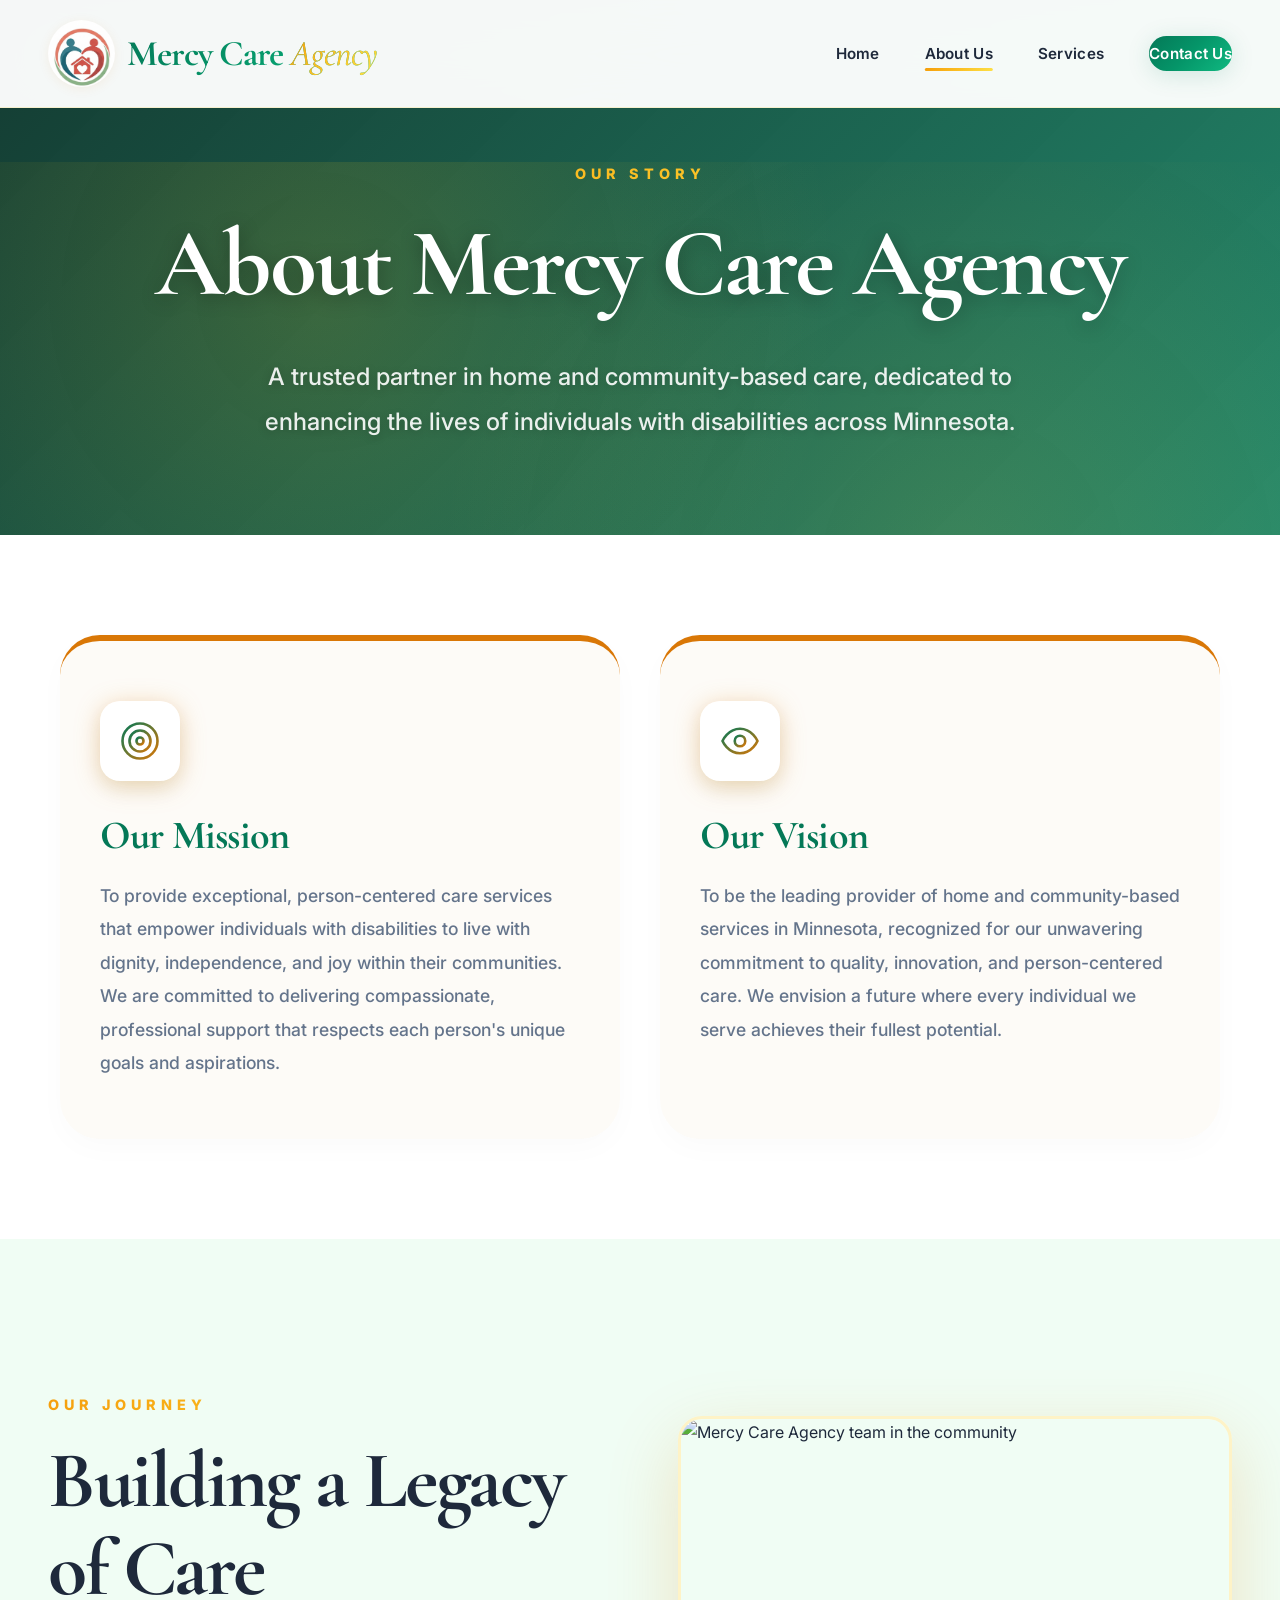
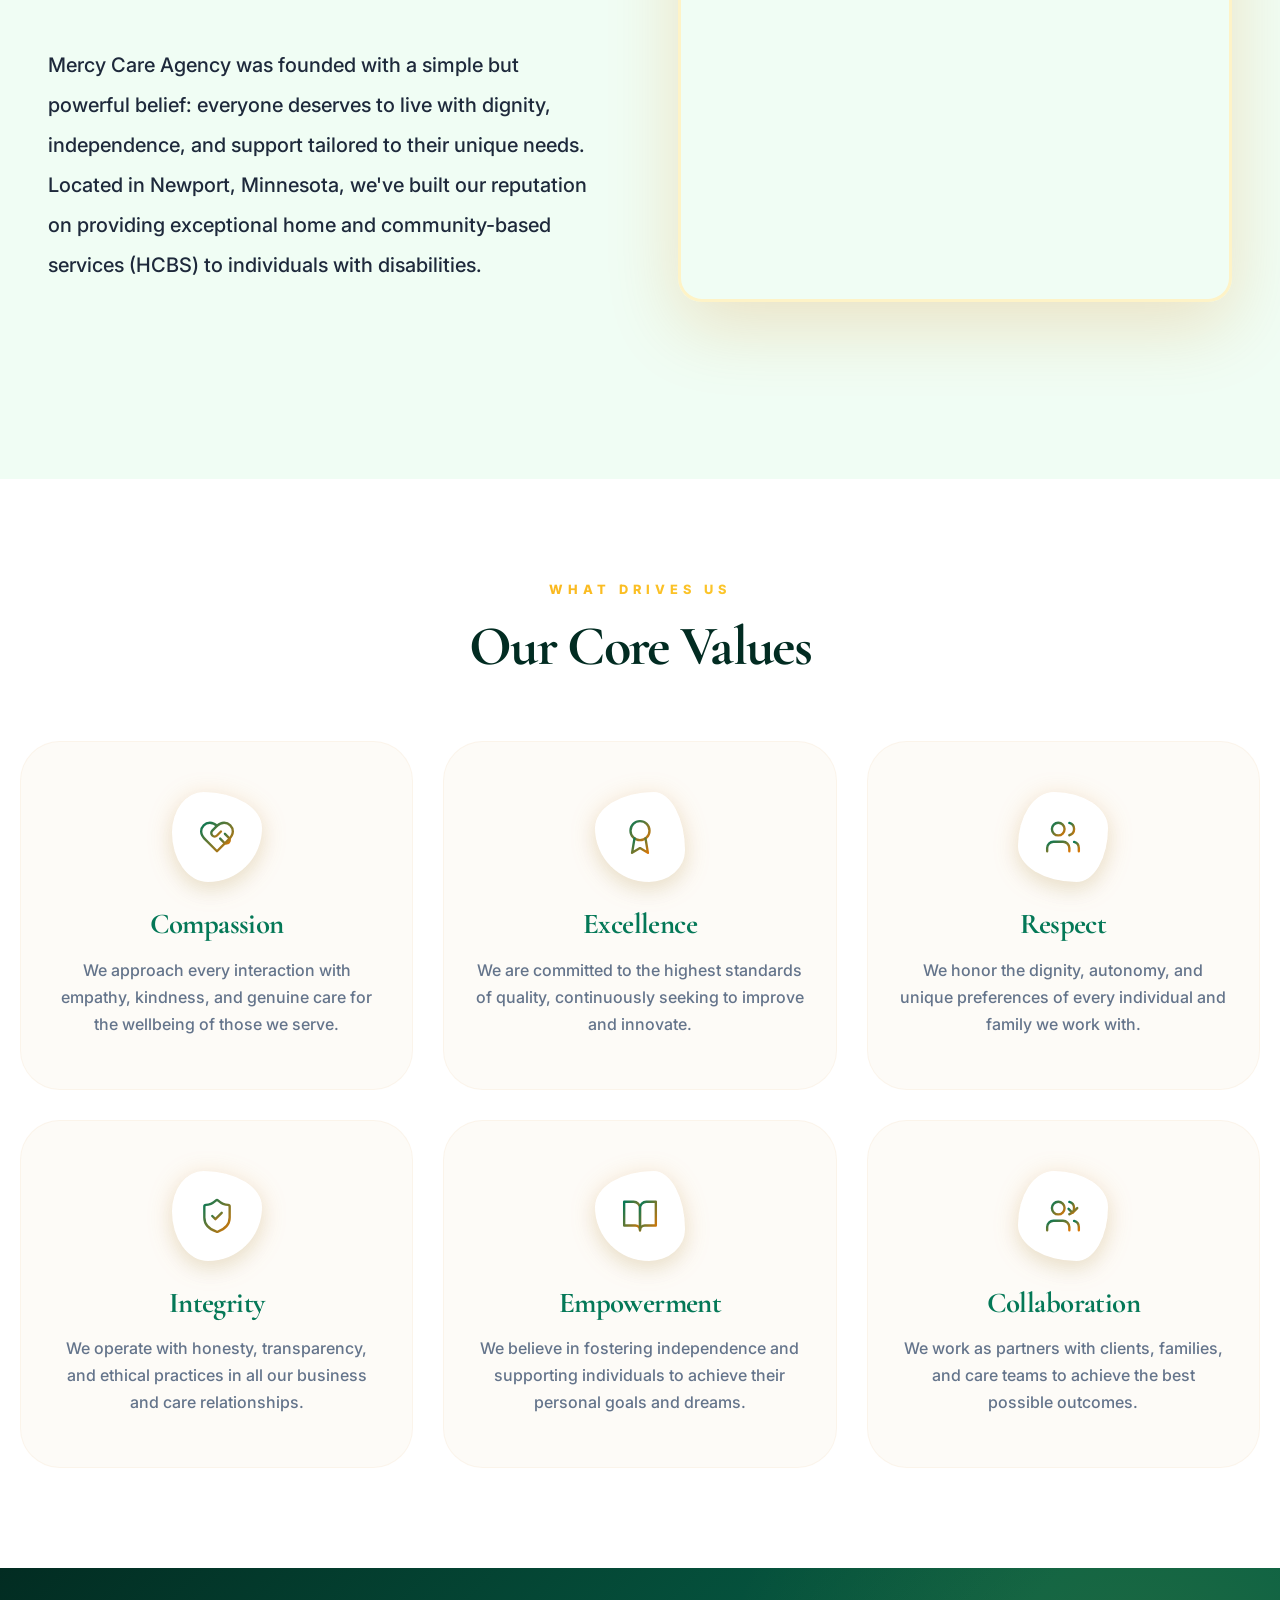
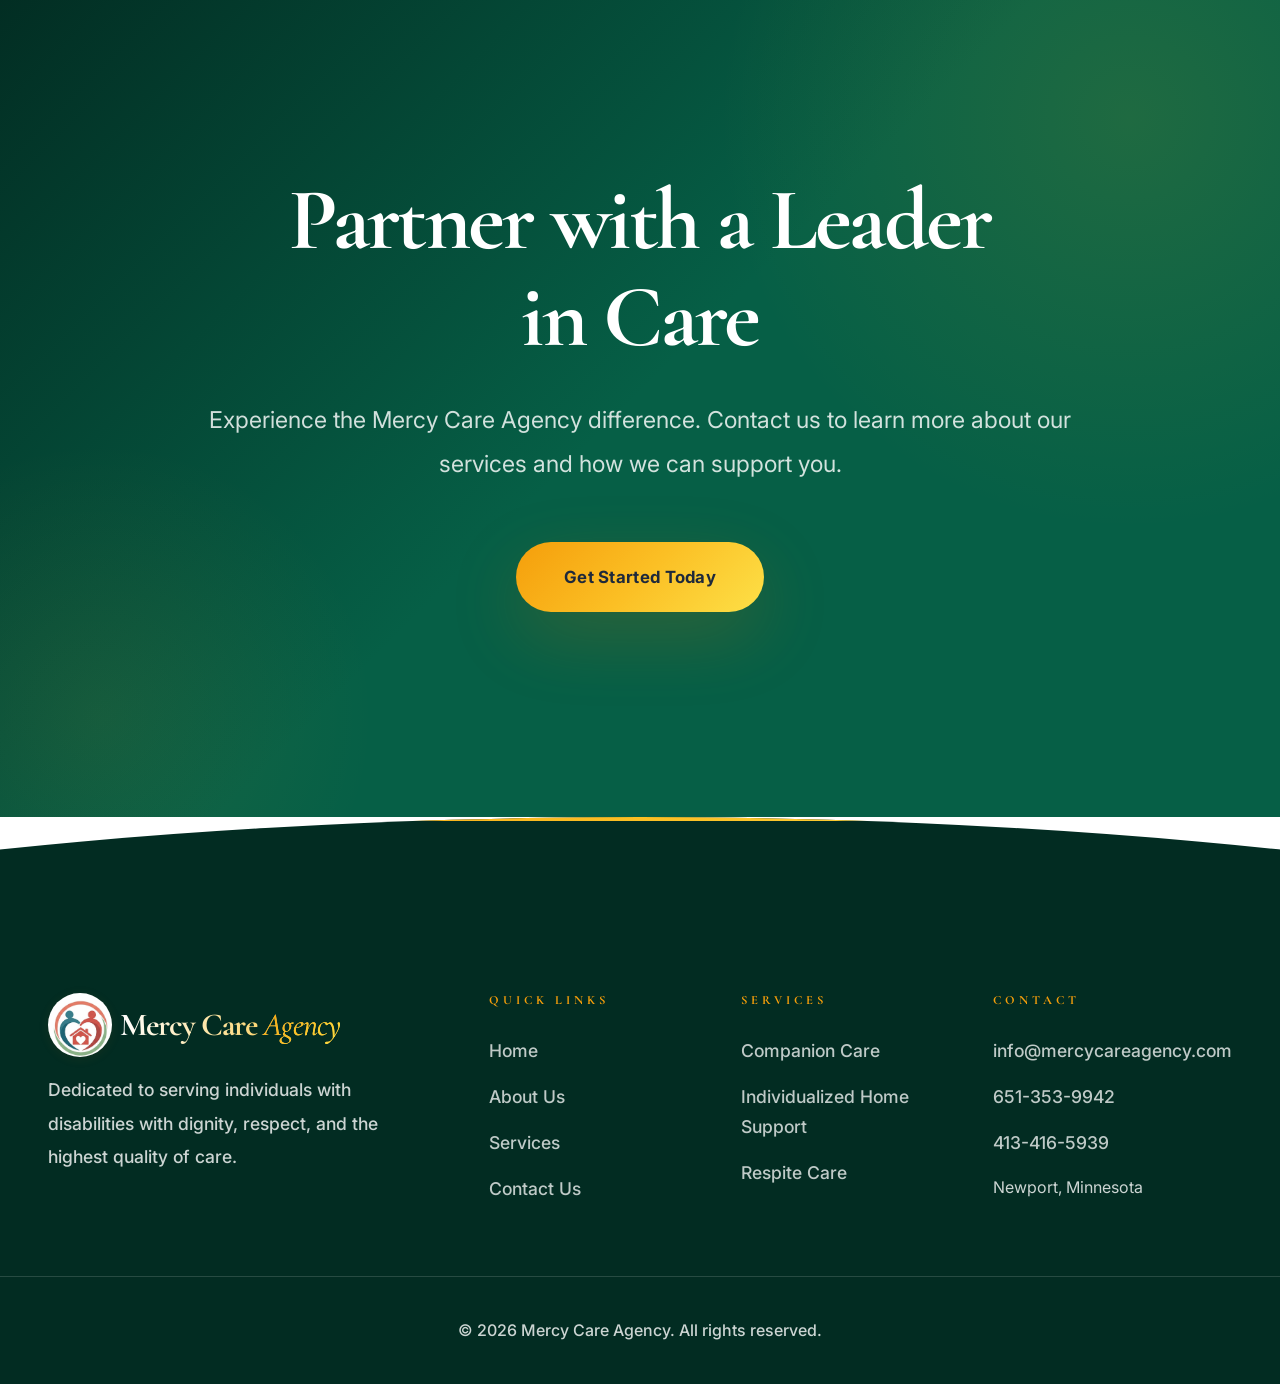
==== commit 64f12b4d: "all emails updated" ====
--- a/about.html
+++ b/about.html
@@ -227,7 +227,7 @@
         <div class="footer-column">
             <h4 class="footer-title">Contact</h4>
             <ul class="footer-links">
-                <li><a href="mailto:info@romihealthservices.com">info@romihealthservices.com</a></li>
+                <li><a href="mailto:info@mercycareagency.com">info@mercycareagency.com</a></li>
                 <li><a href="tel:651-353-9942">651-353-9942</a></li>
                 <li><a href="tel:413-416-5939">413-416-5939</a></li>
                 <li>Newport, Minnesota</li>
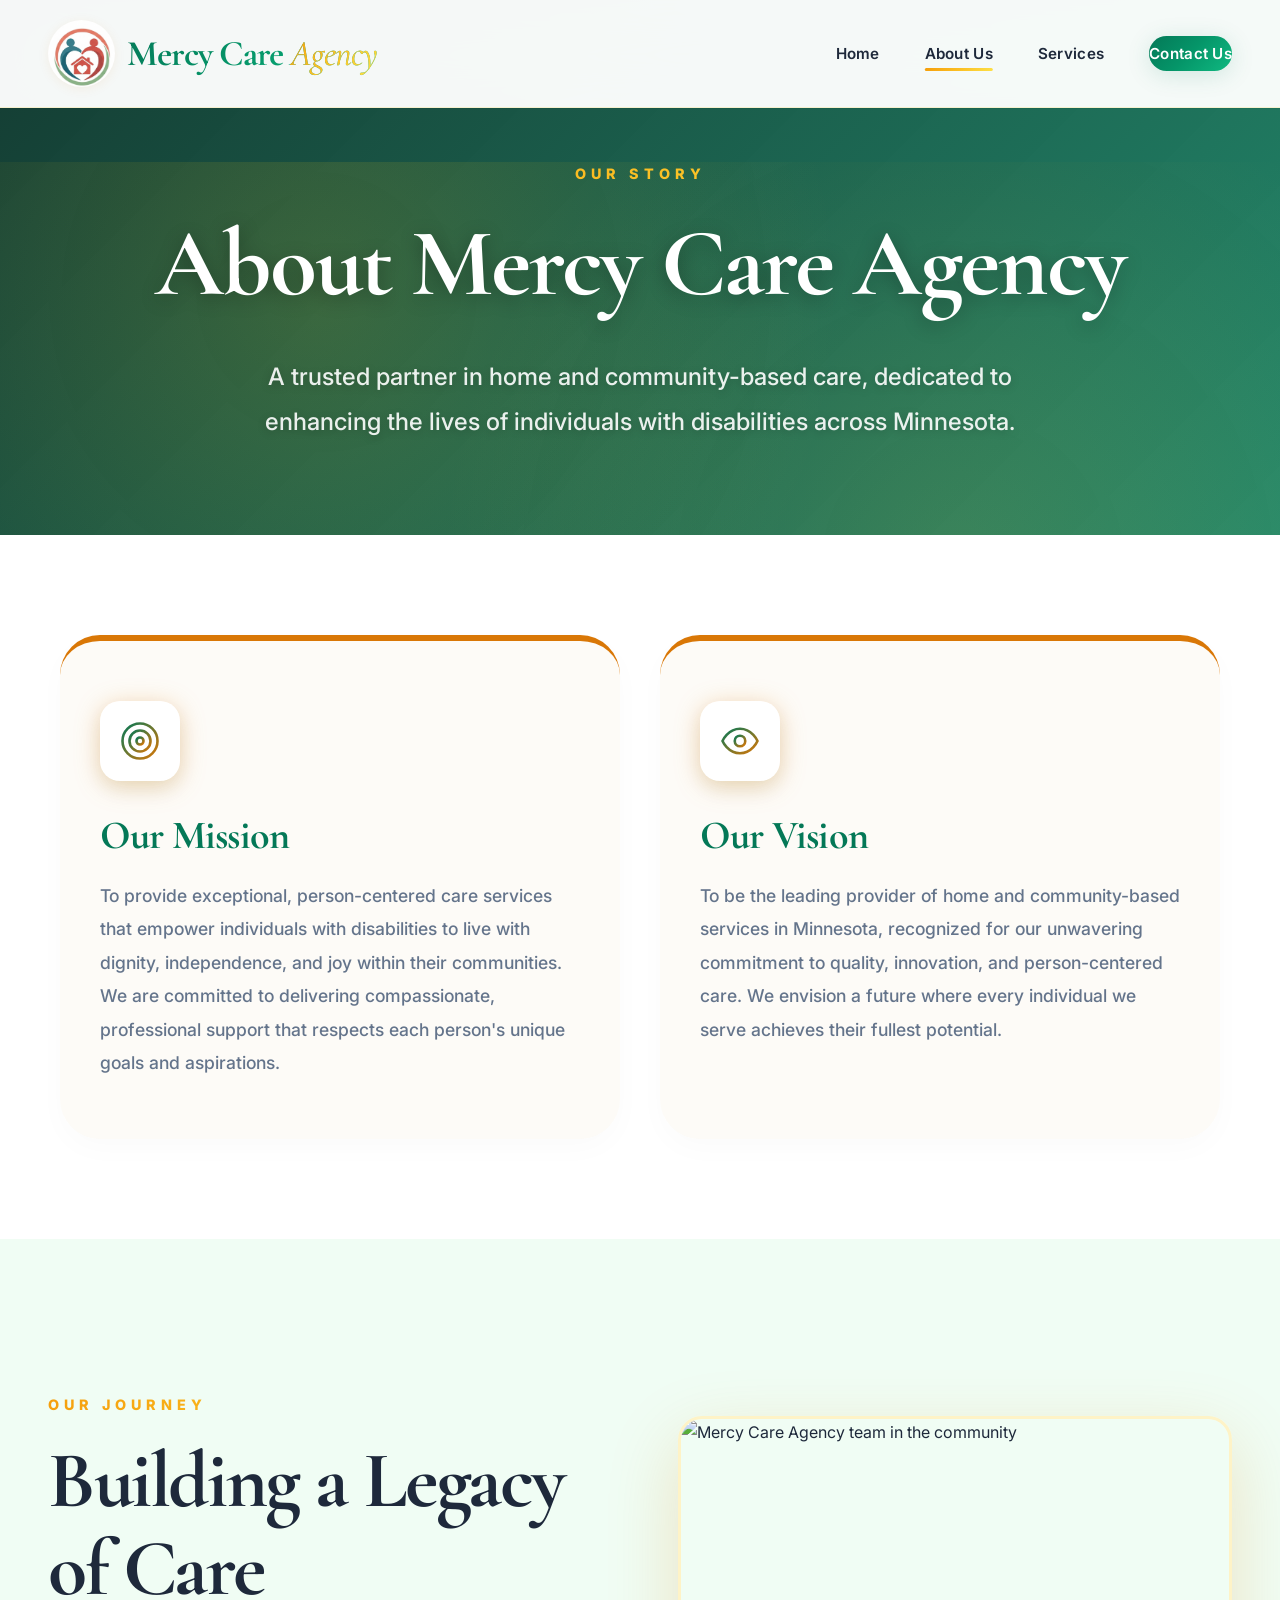
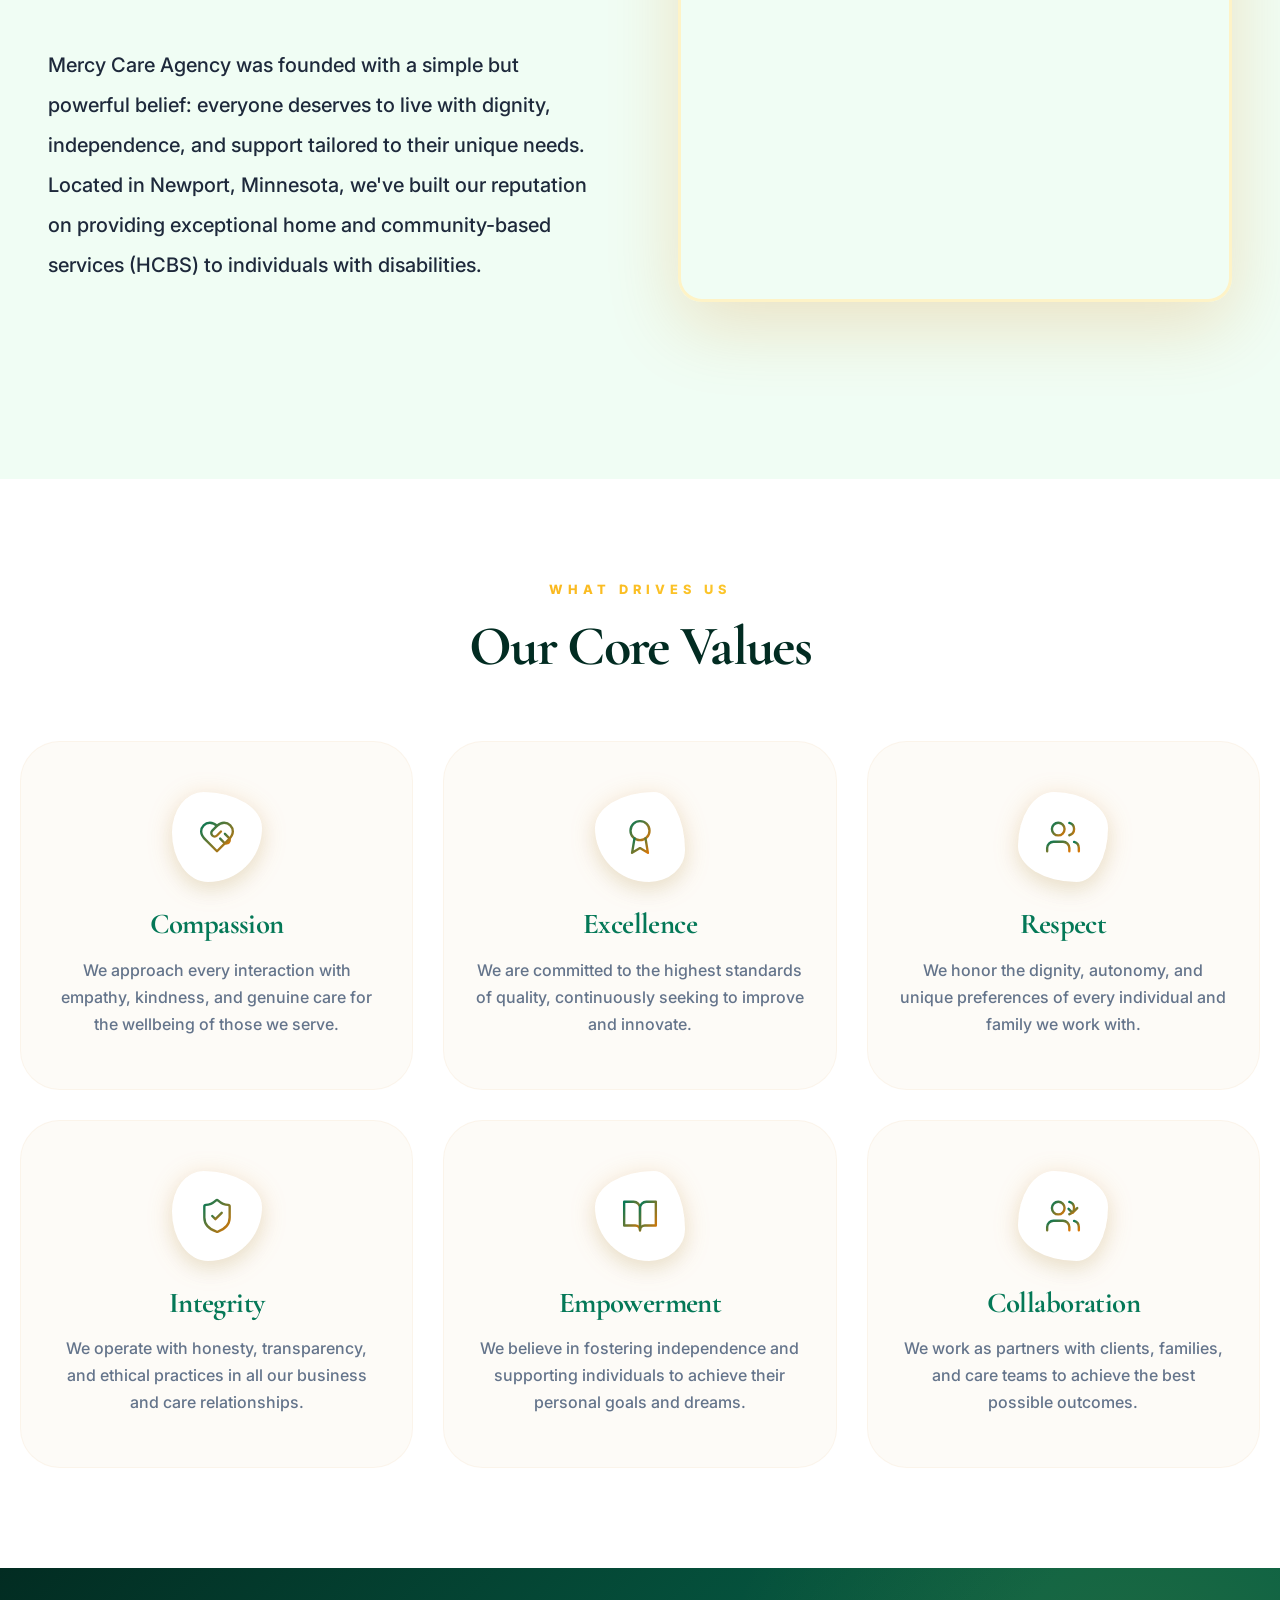
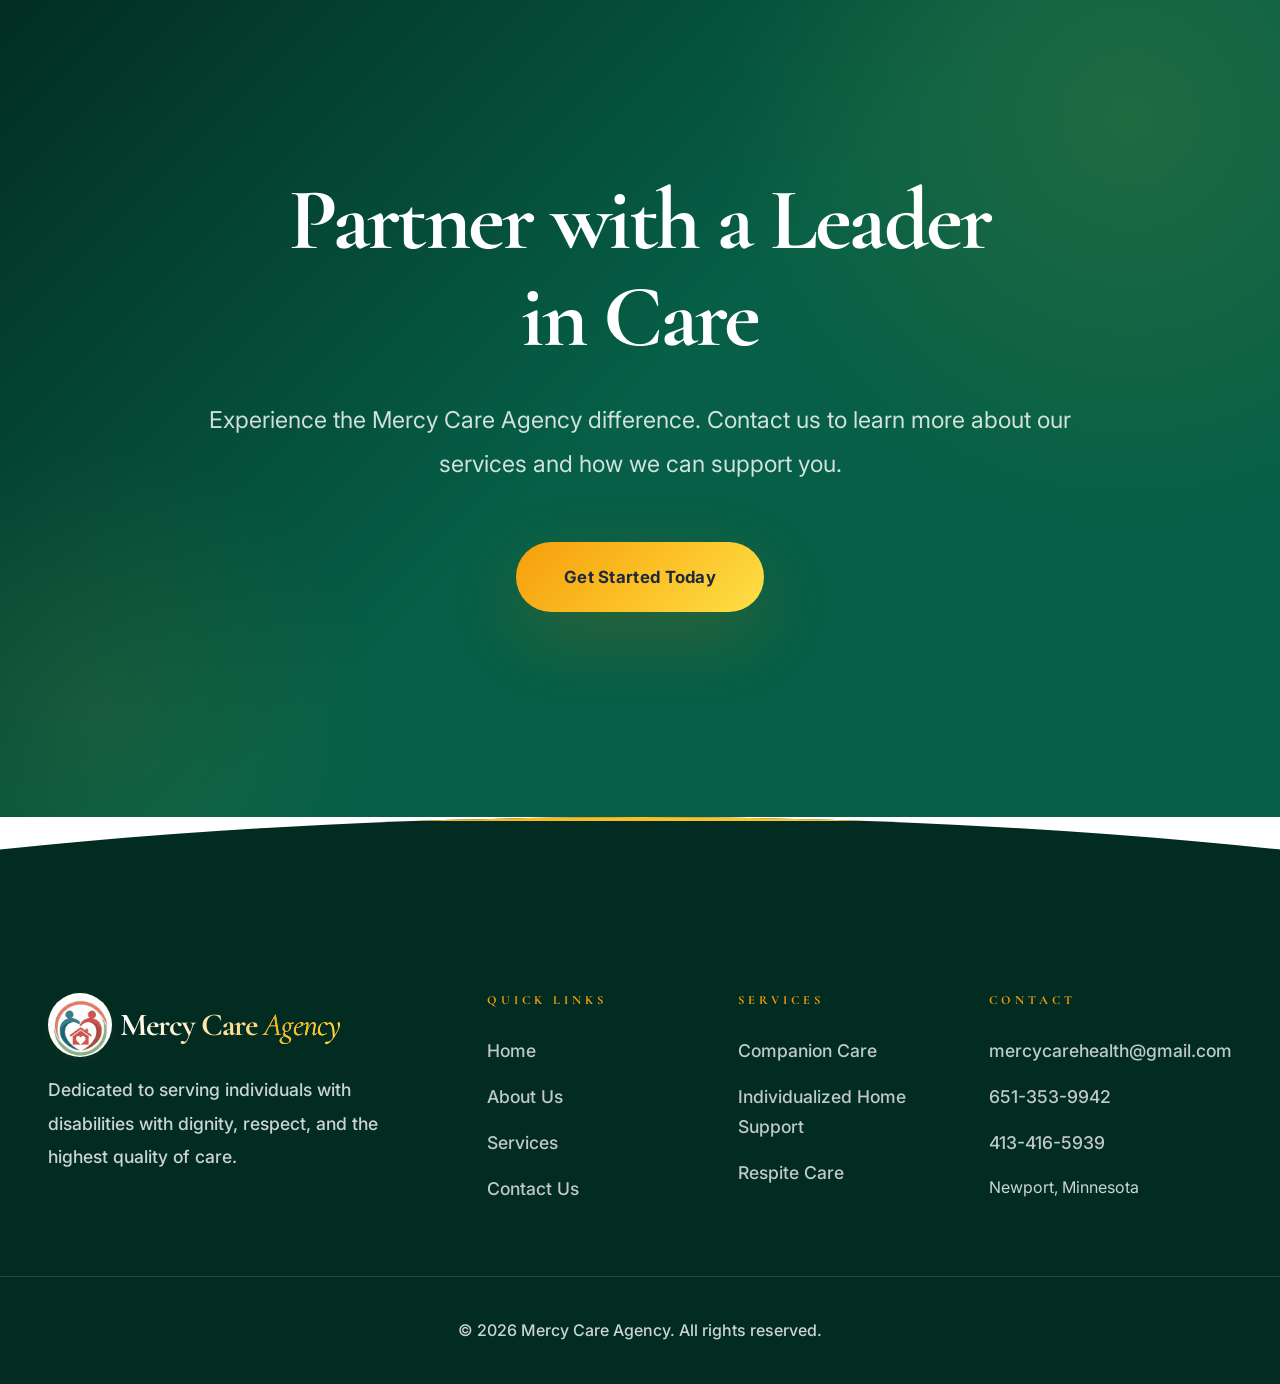
==== commit f5abe5a4: "email to mercycarehealth@gmail.com" ====
--- a/about.html
+++ b/about.html
@@ -227,7 +227,7 @@
         <div class="footer-column">
             <h4 class="footer-title">Contact</h4>
             <ul class="footer-links">
-                <li><a href="mailto:info@mercycareagency.com">info@mercycareagency.com</a></li>
+                <li><a href="mailto:mercycarehealth@gmail.com">mercycarehealth@gmail.com</a></li>
                 <li><a href="tel:651-353-9942">651-353-9942</a></li>
                 <li><a href="tel:413-416-5939">413-416-5939</a></li>
                 <li>Newport, Minnesota</li>
